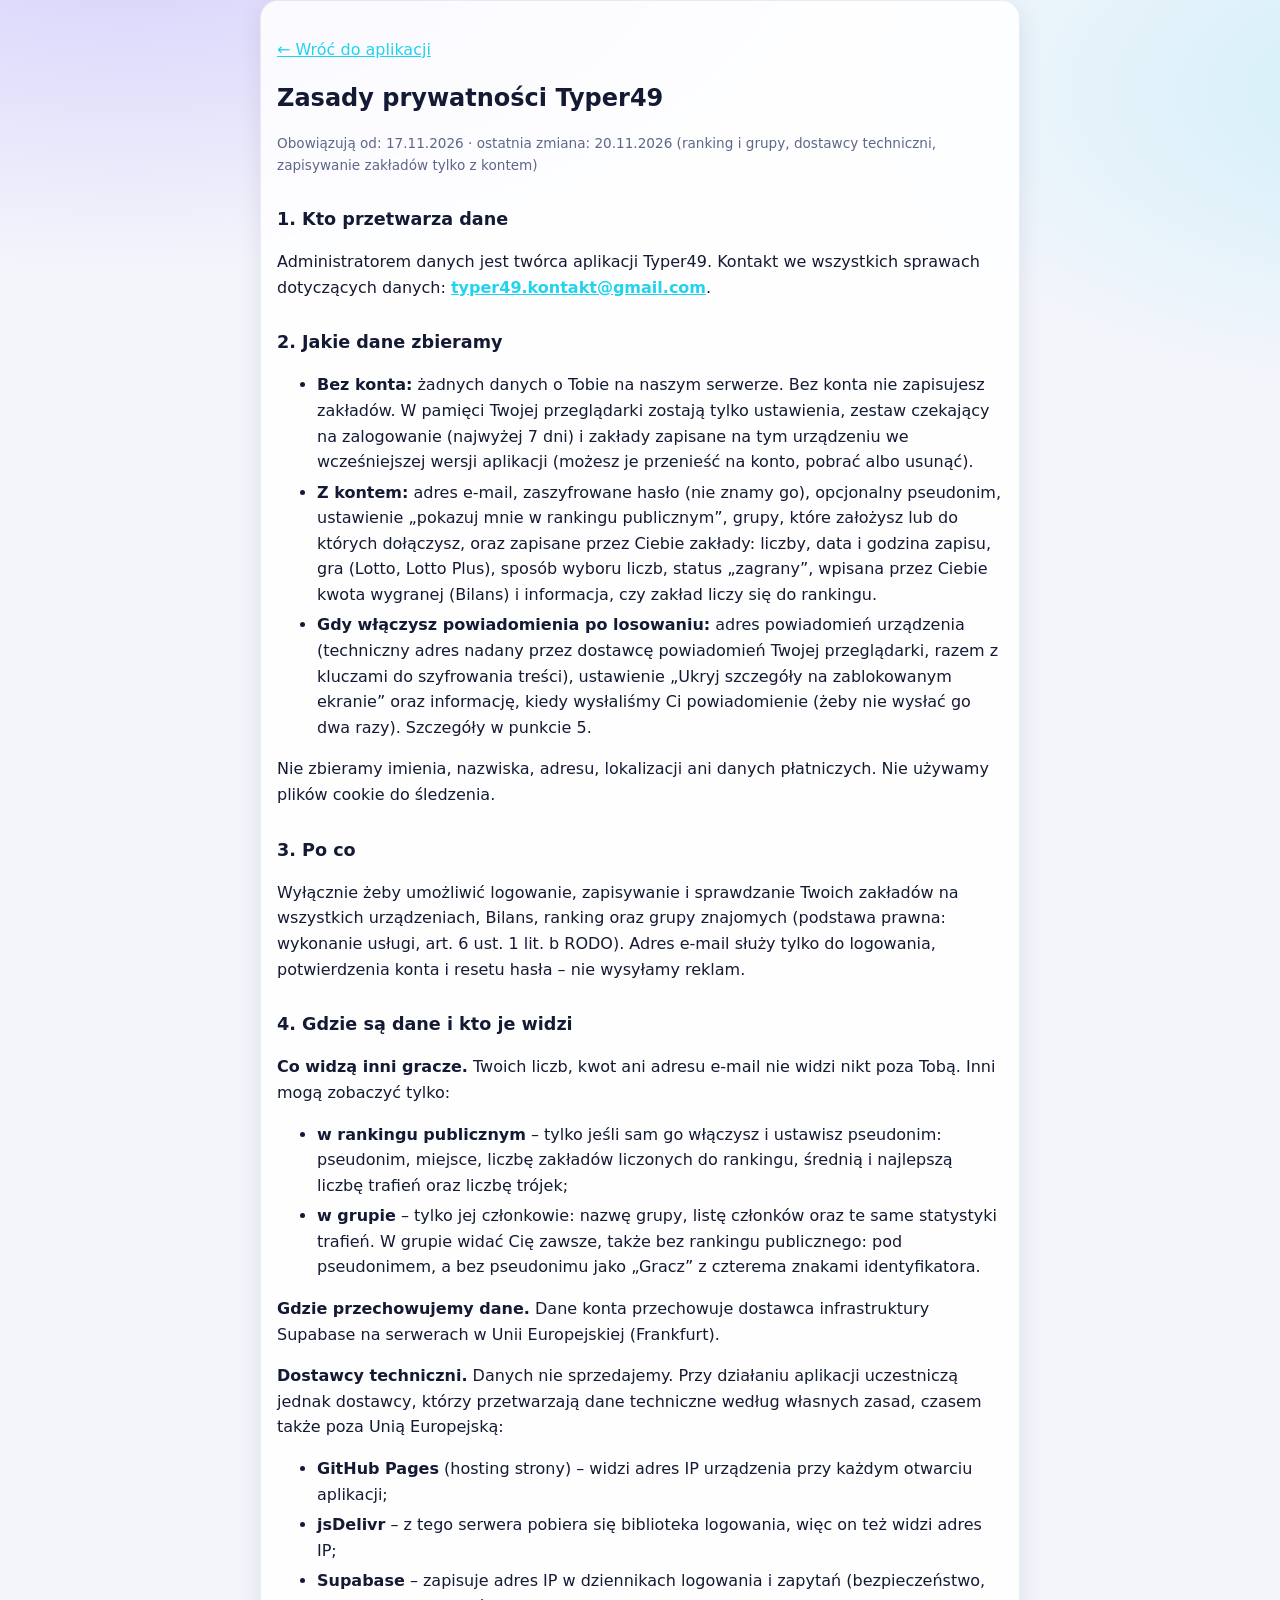
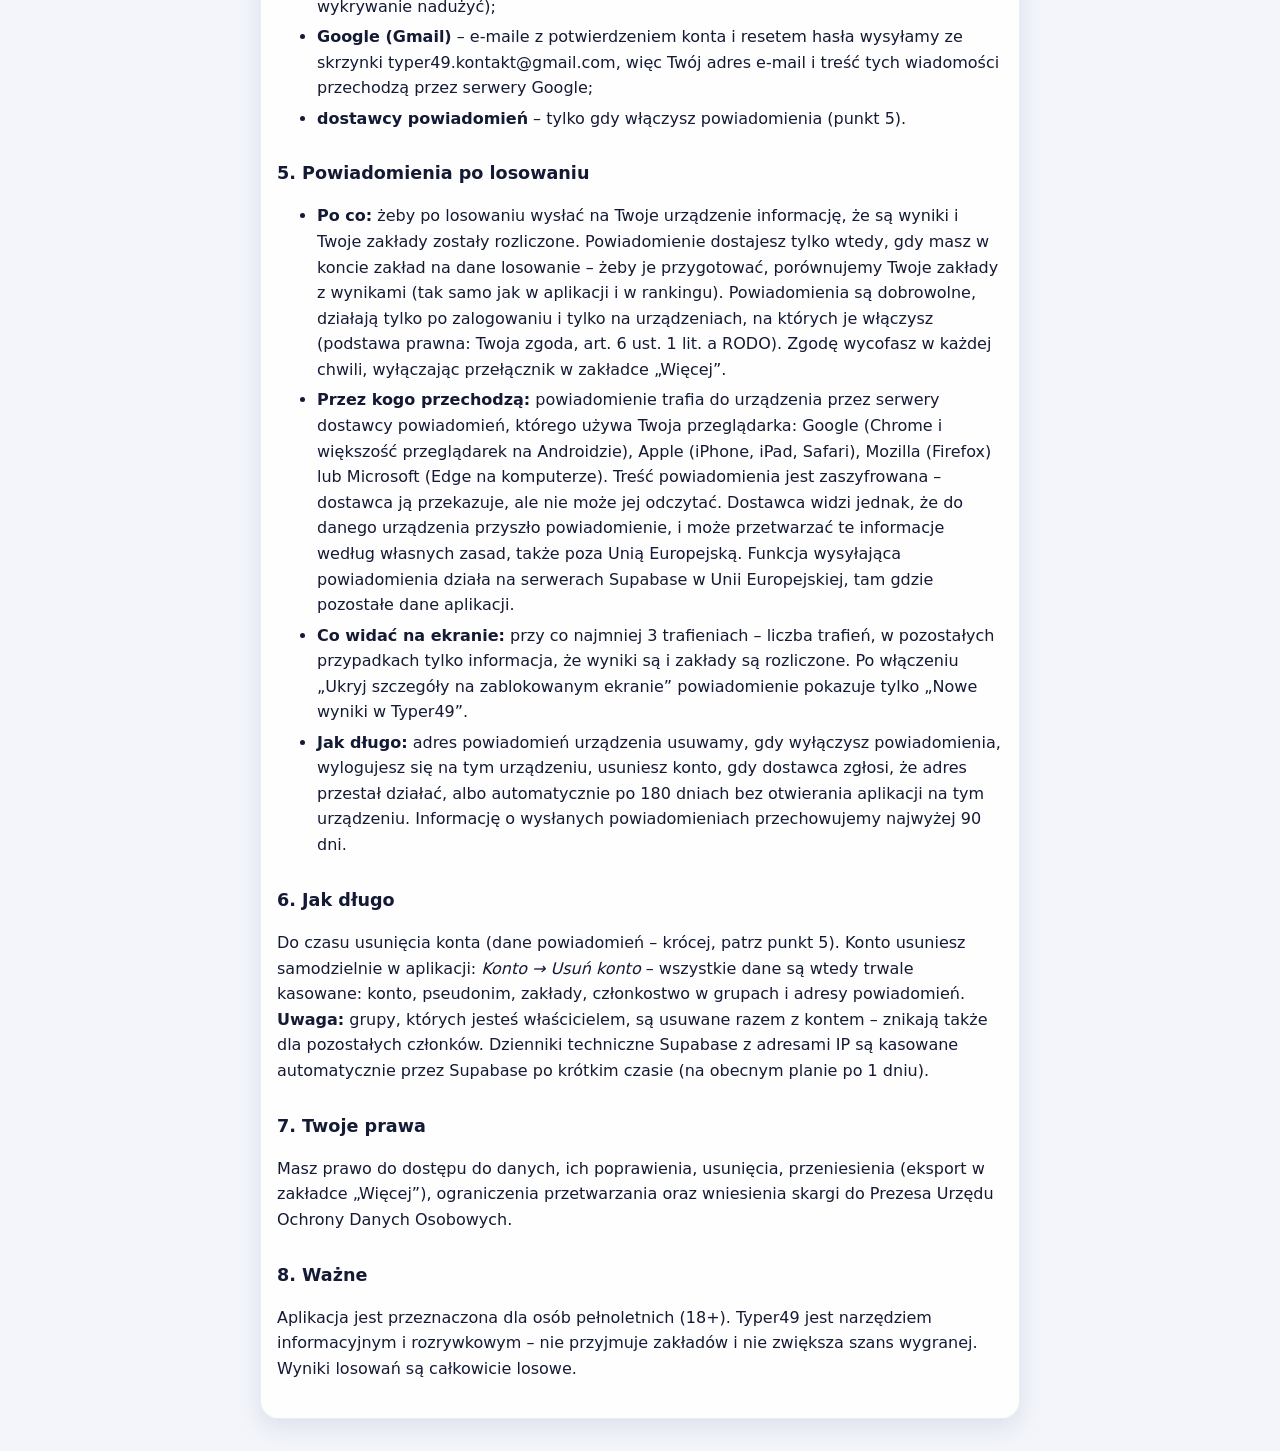
==== privacy.html @ 9617e24a "Polityka prywatności: ranking i grupy, dostawcy techniczni, zakłady tylko z kontem; backlog w CLAUDE" ====
<!doctype html>
<html lang="pl">
<head>
  <meta charset="utf-8">
  <meta name="viewport" content="width=device-width,initial-scale=1">
  <title>Zasady prywatności – Typer49</title>
  <link rel="stylesheet" href="app.css">
  <style>
    body { padding-bottom: 32px; }
    .doc { max-width: 760px; margin: 0 auto; padding: 20px 16px; line-height: 1.6; }
    .doc h1 { font-size: 1.5rem; } .doc h2 { margin-top: 1.6em; }
    .doc li { margin: .3em 0; }
  </style>
</head>
<body>
  <div class="doc card">
    <p><a href="./">← Wróć do aplikacji</a></p>
    <h1>Zasady prywatności Typer49</h1>
    <p class="muted">Obowiązują od: 17.11.2026 · ostatnia zmiana: 20.11.2026 (ranking i grupy, dostawcy techniczni, zapisywanie zakładów tylko z kontem)</p>

    <h2>1. Kto przetwarza dane</h2>
    <p>Administratorem danych jest twórca aplikacji Typer49. Kontakt we wszystkich sprawach dotyczących danych: <a id="contact" href="mailto:typer49.kontakt@gmail.com"><b>typer49.kontakt@gmail.com</b></a>.</p>

    <h2>2. Jakie dane zbieramy</h2>
    <ul>
      <li><b>Bez konta:</b> żadnych danych o Tobie na naszym serwerze. Bez konta nie zapisujesz zakładów. W pamięci Twojej przeglądarki zostają tylko ustawienia, zestaw czekający na zalogowanie (najwyżej 7 dni) i zakłady zapisane na tym urządzeniu we wcześniejszej wersji aplikacji (możesz je przenieść na konto, pobrać albo usunąć).</li>
      <li><b>Z kontem:</b> adres e-mail, zaszyfrowane hasło (nie znamy go), opcjonalny pseudonim, ustawienie „pokazuj mnie w rankingu publicznym”, grupy, które założysz lub do których dołączysz, oraz zapisane przez Ciebie zakłady: liczby, data i godzina zapisu, gra (Lotto, Lotto Plus), sposób wyboru liczb, status „zagrany”, wpisana przez Ciebie kwota wygranej (Bilans) i informacja, czy zakład liczy się do rankingu.</li>
      <li><b>Gdy włączysz powiadomienia po losowaniu:</b> adres powiadomień urządzenia (techniczny adres nadany przez dostawcę powiadomień Twojej przeglądarki, razem z kluczami do szyfrowania treści), ustawienie „Ukryj szczegóły na zablokowanym ekranie” oraz informację, kiedy wysłaliśmy Ci powiadomienie (żeby nie wysłać go dwa razy). Szczegóły w punkcie 5.</li>
    </ul>
    <p>Nie zbieramy imienia, nazwiska, adresu, lokalizacji ani danych płatniczych. Nie używamy plików cookie do śledzenia.</p>

    <h2>3. Po co</h2>
    <p>Wyłącznie żeby umożliwić logowanie, zapisywanie i sprawdzanie Twoich zakładów na wszystkich urządzeniach, Bilans, ranking oraz grupy znajomych (podstawa prawna: wykonanie usługi, art. 6 ust. 1 lit. b RODO). Adres e-mail służy tylko do logowania, potwierdzenia konta i resetu hasła – nie wysyłamy reklam.</p>

    <h2>4. Gdzie są dane i kto je widzi</h2>
    <p><b>Co widzą inni gracze.</b> Twoich liczb, kwot ani adresu e-mail nie widzi nikt poza Tobą. Inni mogą zobaczyć tylko:</p>
    <ul>
      <li><b>w rankingu publicznym</b> – tylko jeśli sam go włączysz i ustawisz pseudonim: pseudonim, miejsce, liczbę zakładów liczonych do rankingu, średnią i najlepszą liczbę trafień oraz liczbę trójek;</li>
      <li><b>w grupie</b> – tylko jej członkowie: nazwę grupy, listę członków oraz te same statystyki trafień. W grupie widać Cię zawsze, także bez rankingu publicznego: pod pseudonimem, a bez pseudonimu jako „Gracz” z czterema znakami identyfikatora.</li>
    </ul>
    <p><b>Gdzie przechowujemy dane.</b> Dane konta przechowuje dostawca infrastruktury Supabase na serwerach w Unii Europejskiej (Frankfurt).</p>
    <p><b>Dostawcy techniczni.</b> Danych nie sprzedajemy. Przy działaniu aplikacji uczestniczą jednak dostawcy, którzy przetwarzają dane techniczne według własnych zasad, czasem także poza Unią Europejską:</p>
    <ul>
      <li><b>GitHub Pages</b> (hosting strony) – widzi adres IP urządzenia przy każdym otwarciu aplikacji;</li>
      <li><b>jsDelivr</b> – z tego serwera pobiera się biblioteka logowania, więc on też widzi adres IP;</li>
      <li><b>Supabase</b> – zapisuje adres IP w dziennikach logowania i zapytań (bezpieczeństwo, wykrywanie nadużyć);</li>
      <li><b>Google (Gmail)</b> – e-maile z potwierdzeniem konta i resetem hasła wysyłamy ze skrzynki typer49.kontakt@gmail.com, więc Twój adres e-mail i treść tych wiadomości przechodzą przez serwery Google;</li>
      <li><b>dostawcy powiadomień</b> – tylko gdy włączysz powiadomienia (punkt 5).</li>
    </ul>

    <h2>5. Powiadomienia po losowaniu</h2>
    <ul>
      <li><b>Po co:</b> żeby po losowaniu wysłać na Twoje urządzenie informację, że są wyniki i Twoje zakłady zostały rozliczone. Powiadomienie dostajesz tylko wtedy, gdy masz w koncie zakład na dane losowanie – żeby je przygotować, porównujemy Twoje zakłady z wynikami (tak samo jak w aplikacji i w rankingu). Powiadomienia są dobrowolne, działają tylko po zalogowaniu i tylko na urządzeniach, na których je włączysz (podstawa prawna: Twoja zgoda, art. 6 ust. 1 lit. a RODO). Zgodę wycofasz w każdej chwili, wyłączając przełącznik w zakładce „Więcej”.</li>
      <li><b>Przez kogo przechodzą:</b> powiadomienie trafia do urządzenia przez serwery dostawcy powiadomień, którego używa Twoja przeglądarka: Google (Chrome i większość przeglądarek na Androidzie), Apple (iPhone, iPad, Safari), Mozilla (Firefox) lub Microsoft (Edge na komputerze). Treść powiadomienia jest zaszyfrowana – dostawca ją przekazuje, ale nie może jej odczytać. Dostawca widzi jednak, że do danego urządzenia przyszło powiadomienie, i może przetwarzać te informacje według własnych zasad, także poza Unią Europejską. Funkcja wysyłająca powiadomienia działa na serwerach Supabase w Unii Europejskiej, tam gdzie pozostałe dane aplikacji.</li>
      <li><b>Co widać na ekranie:</b> przy co najmniej 3 trafieniach – liczba trafień, w pozostałych przypadkach tylko informacja, że wyniki są i zakłady są rozliczone. Po włączeniu „Ukryj szczegóły na zablokowanym ekranie” powiadomienie pokazuje tylko „Nowe wyniki w Typer49”.</li>
      <li><b>Jak długo:</b> adres powiadomień urządzenia usuwamy, gdy wyłączysz powiadomienia, wylogujesz się na tym urządzeniu, usuniesz konto, gdy dostawca zgłosi, że adres przestał działać, albo automatycznie po 180 dniach bez otwierania aplikacji na tym urządzeniu. Informację o wysłanych powiadomieniach przechowujemy najwyżej 90 dni.</li>
    </ul>

    <h2>6. Jak długo</h2>
    <p>Do czasu usunięcia konta (dane powiadomień – krócej, patrz punkt 5). Konto usuniesz samodzielnie w aplikacji: <i>Konto → Usuń konto</i> – wszystkie dane są wtedy trwale kasowane: konto, pseudonim, zakłady, członkostwo w grupach i adresy powiadomień. <b>Uwaga:</b> grupy, których jesteś właścicielem, są usuwane razem z kontem – znikają także dla pozostałych członków. Dzienniki techniczne Supabase z adresami IP są kasowane automatycznie przez Supabase po krótkim czasie (na obecnym planie po 1 dniu).</p>

    <h2>7. Twoje prawa</h2>
    <p>Masz prawo do dostępu do danych, ich poprawienia, usunięcia, przeniesienia (eksport w zakładce „Więcej”), ograniczenia przetwarzania oraz wniesienia skargi do Prezesa Urzędu Ochrony Danych Osobowych.</p>

    <h2>8. Ważne</h2>
    <p>Aplikacja jest przeznaczona dla osób pełnoletnich (18+). Typer49 jest narzędziem informacyjnym i rozrywkowym – nie przyjmuje zakładów i nie zwiększa szans wygranej. Wyniki losowań są całkowicie losowe.</p>
  </div>
</body>
</html>
---- app.css ----
:root {
  --bg: #0b1020;
  --bg2: #111832;
  --card: rgba(255,255,255,.055);
  --card-b: rgba(255,255,255,.09);
  --text: #eef1fb;
  --muted: #98a2c3;
  --accent: #7c5cff;
  --accent2: #22d3ee;
  --ok: #22c55e;
  --warn: #f59e0b;
  --bad: #ef4444;
  --chip: rgba(255,255,255,.07);
  --shadow: 0 10px 30px rgba(0,0,0,.35);
  --r: 18px;
  --nav-h: 64px;
  color-scheme: dark;
}
@media (prefers-color-scheme: light) {
  :root {
    --bg: #f3f5fb; --bg2: #e7ebf7; --card: rgba(255,255,255,.85); --card-b: rgba(20,30,70,.08);
    --text: #141a33; --muted: #5d6789; --chip: rgba(20,30,70,.06); --shadow: 0 8px 24px rgba(30,40,90,.10);
    color-scheme: light;
  }
}

* { box-sizing: border-box; }
[hidden] { display: none !important; }
html, body { margin: 0; }
body {
  font-family: system-ui, -apple-system, "Segoe UI", Roboto, "Helvetica Neue", Arial, sans-serif;
  background:
    radial-gradient(1200px 600px at 10% -10%, rgba(124,92,255,.25), transparent 60%),
    radial-gradient(900px 500px at 110% 10%, rgba(34,211,238,.16), transparent 60%),
    var(--bg);
  background-attachment: fixed;
  color: var(--text);
  min-height: 100vh;
  padding-bottom: calc(var(--nav-h) + env(safe-area-inset-bottom) + 16px);
  -webkit-tap-highlight-color: transparent;
}
button, input, select { font: inherit; color: inherit; }
button { cursor: pointer; }
h2 { font-size: 1.1rem; margin: 0 0 .6rem; }
h3 { font-size: .95rem; margin: 0 0 .7rem; color: var(--muted); font-weight: 600; }
code { background: var(--chip); padding: 1px 5px; border-radius: 6px; }
.muted { color: var(--muted); font-size: .85rem; }
.hint { color: var(--muted); font-size: .88rem; line-height: 1.45; margin: .4rem 0 .8rem; }

/* ---------- top bar ---------- */
.topbar {
  position: sticky; top: 0; z-index: 20;
  display: flex; align-items: center; justify-content: space-between; gap: 10px;
  padding: calc(10px + env(safe-area-inset-top)) 16px 10px;
  background: color-mix(in srgb, var(--bg) 78%, transparent);
  backdrop-filter: blur(14px); -webkit-backdrop-filter: blur(14px);
  border-bottom: 1px solid var(--card-b);
}
.brand { display: flex; align-items: center; gap: 10px; min-width: 0; }
.brand-ball {
  width: 38px; height: 38px; border-radius: 50%; flex: none;
  display: grid; place-items: center; font-weight: 800; font-size: .9rem; color: #fff;
  background: radial-gradient(circle at 30% 28%, #fff8 0 8%, transparent 30%), linear-gradient(135deg, var(--accent), var(--accent2));
  box-shadow: 0 4px 14px rgba(124,92,255,.5);
}
.brand-name { font-weight: 750; letter-spacing: .2px; white-space: nowrap; }
@media (max-width: 400px) { .brand-name { font-size: .92rem; } .brand-sub { max-width: 38vw; } .seg-btn { padding: 7px 10px; } }
.brand-sub { font-size: .75rem; color: var(--muted); white-space: nowrap; overflow: hidden; text-overflow: ellipsis; max-width: 46vw; }
.topbar-actions { display: flex; align-items: center; gap: 8px; }
.icon-btn {
  width: 40px; height: 40px; border-radius: 12px; border: 1px solid var(--card-b);
  background: var(--card); display: grid; place-items: center;
}
.icon-btn.spin svg { animation: spin .8s linear infinite; }
@keyframes spin { to { transform: rotate(360deg); } }

.seg { display: inline-flex; background: var(--chip); border-radius: 12px; padding: 3px; border: 1px solid var(--card-b); }
.seg-btn { border: 0; background: transparent; padding: 7px 12px; border-radius: 9px; font-weight: 600; font-size: .88rem; color: var(--muted); }
.seg-btn.active { background: linear-gradient(135deg, var(--accent), #5b8cff); color: #fff; box-shadow: 0 3px 10px rgba(124,92,255,.4); }
.seg.small { margin: 4px 0 12px; }
.seg.small .seg-btn { padding: 6px 12px; font-size: .82rem; }

/* ---------- nav ---------- */
.tabs {
  position: fixed; left: 0; right: 0; bottom: 0; z-index: 30;
  display: grid; grid-template-columns: repeat(6, 1fr);
  height: calc(var(--nav-h) + env(safe-area-inset-bottom));
  padding-bottom: env(safe-area-inset-bottom);
  background: color-mix(in srgb, var(--bg2) 88%, transparent);
  backdrop-filter: blur(16px); -webkit-backdrop-filter: blur(16px);
  border-top: 1px solid var(--card-b);
}
.tab { position: relative; border: 0; background: none; display: flex; flex-direction: column; align-items: center; justify-content: center; gap: 3px; color: var(--muted); font-size: .7rem; font-weight: 600; }
.tab svg { width: 24px; height: 24px; fill: currentColor; transition: transform .2s; }
.tab.active { color: var(--text); }
.tab.active svg { fill: var(--accent); transform: translateY(-2px); }
.badge { position: absolute; top: 7px; left: 54%; min-width: 18px; height: 18px; padding: 0 5px; border-radius: 9px; background: var(--accent); color: #fff; font-size: .68rem; display: grid; place-items: center; }

@media (min-width: 900px) {
  body { padding-bottom: 24px; }
  .tabs {
    position: sticky; top: 61px; bottom: auto; height: auto; padding: 8px; max-width: 1100px; margin: 12px auto 0;
    border: 1px solid var(--card-b); border-radius: 16px; background: var(--card);
  }
  .tab { flex-direction: row; gap: 8px; font-size: .9rem; padding: 8px; border-radius: 10px; }
  .tab.active { background: var(--chip); }
  .tab svg { width: 20px; height: 20px; }
  .tab.active svg { transform: none; }
  .badge { position: static; }
}

/* ---------- layout ---------- */
main { max-width: 1100px; margin: 0 auto; padding: 14px 16px; }
.view { display: none; animation: fade .25s ease; }
.view.active { display: block; }
@keyframes fade { from { opacity: 0; transform: translateY(6px); } to { opacity: 1; transform: none; } }
.card {
  background: var(--card); border: 1px solid var(--card-b); border-radius: var(--r);
  padding: 16px; margin-bottom: 14px; box-shadow: var(--shadow);
  backdrop-filter: blur(10px); -webkit-backdrop-filter: blur(10px);
}
.card-head { display: flex; align-items: baseline; justify-content: space-between; gap: 8px; margin-bottom: 8px; }
.card-head h2 { margin: 0; }
.grid2, .grid3 { display: grid; gap: 14px; grid-template-columns: 1fr; }
.grid2 > .card, .grid3 > .card { margin-bottom: 0; }
.grid2, .grid3 { margin-bottom: 14px; }
@media (min-width: 640px) { .grid2 { grid-template-columns: 1fr 1fr; } }
@media (min-width: 900px) { .grid3 { grid-template-columns: 1fr 1fr 1fr; } }
.row-between { display: flex; align-items: center; justify-content: space-between; gap: 10px; margin: 10px 0; }
.row-gap { display: flex; flex-wrap: wrap; gap: 8px; margin: 8px 0; }
.row-gap .input { flex: 1 1 160px; }

/* ---------- hero ---------- */
.hero {
  text-align: center; padding: 22px 16px;
  background: linear-gradient(135deg, rgba(124,92,255,.35), rgba(34,211,238,.18)), var(--card);
}
.hero-label { font-size: .8rem; text-transform: uppercase; letter-spacing: 1.5px; color: var(--muted); }
.countdown { font-size: clamp(2rem, 9vw, 3.2rem); font-weight: 800; font-variant-numeric: tabular-nums; margin: 6px 0; letter-spacing: 1px; }
.countdown small { font-size: .45em; color: var(--muted); font-weight: 600; margin: 0 4px 0 2px; }
.hero-date { color: var(--muted); }

.alert { border-radius: 14px; padding: 12px 14px; margin-bottom: 14px; font-size: .9rem; background: rgba(245,158,11,.14); border: 1px solid rgba(245,158,11,.35); }
.alert.ok { background: rgba(34,197,94,.12); border-color: rgba(34,197,94,.35); }

.result-card .meta { display: flex; justify-content: space-between; color: var(--muted); font-size: .85rem; margin-bottom: 12px; }
.result-card .title { font-weight: 700; font-size: 1rem; color: var(--text); }
.result-card.plus .title { color: #fbbf24; }

/* ---------- balls ---------- */
.balls { display: flex; flex-wrap: wrap; gap: 8px; }
.ball {
  --c1: #f59e0b; --c2: #b45309;
  width: 44px; height: 44px; border-radius: 50%; flex: none;
  display: grid; place-items: center; font-weight: 800; font-size: 1.05rem; color: #fff;
  text-shadow: 0 1px 2px rgba(0,0,0,.35);
  background: radial-gradient(circle at 32% 28%, rgba(255,255,255,.75) 0 7%, rgba(255,255,255,0) 32%), radial-gradient(circle at 50% 60%, var(--c1), var(--c2));
  box-shadow: inset 0 -4px 8px rgba(0,0,0,.25), 0 4px 10px rgba(0,0,0,.25);
}
.ball.d0 { --c1: #fbbf24; --c2: #c2410c; }
.ball.d1 { --c1: #38bdf8; --c2: #1d4ed8; }
.ball.d2 { --c1: #fb7185; --c2: #be123c; }
.ball.d3 { --c1: #4ade80; --c2: #15803d; }
.ball.d4 { --c1: #c084fc; --c2: #6d28d9; }
.balls.sm .ball { width: 34px; height: 34px; font-size: .85rem; }
.balls.xs { gap: 5px; }
.balls.xs .ball { width: 28px; height: 28px; font-size: .74rem; }
.ball.dim { filter: grayscale(.85) brightness(.75); opacity: .55; }
.ball.hit { outline: 3px solid var(--ok); outline-offset: 2px; }
.ball.pop { animation: pop .45s cubic-bezier(.2,1.6,.4,1) both; }
@keyframes pop { from { transform: scale(0) rotate(-180deg); opacity: 0; } to { transform: none; opacity: 1; } }

.draw-list { display: flex; flex-direction: column; }
.draw-row { display: flex; align-items: center; justify-content: space-between; gap: 10px; padding: 10px 0; border-top: 1px solid var(--card-b); }
.draw-row:first-child { border-top: 0; }
.draw-row .when { font-size: .82rem; color: var(--muted); min-width: 78px; }
.draw-row .when b { display: block; color: var(--text); font-size: .9rem; }

/* ---------- chips / buttons ---------- */
.chips { display: flex; gap: 8px; overflow-x: auto; padding-bottom: 4px; scrollbar-width: none; }
.chips::-webkit-scrollbar { display: none; }
.chip { flex: none; border: 1px solid var(--card-b); background: var(--chip); padding: 8px 14px; border-radius: 999px; font-size: .88rem; font-weight: 600; }
.chip.active { background: linear-gradient(135deg, var(--accent), #5b8cff); border-color: transparent; color: #fff; }
.pill { background: var(--chip); border: 1px solid var(--card-b); border-radius: 999px; padding: 3px 10px; font-size: .78rem; font-weight: 600; }
.btn { border: 1px solid var(--card-b); background: var(--chip); padding: 10px 16px; border-radius: 12px; font-weight: 650; display: inline-flex; align-items: center; justify-content: center; gap: 6px; }
.btn:active { transform: scale(.98); }
.btn.primary { background: linear-gradient(135deg, var(--accent), #5b8cff); color: #fff; border: 0; box-shadow: 0 6px 18px rgba(124,92,255,.4); }
.btn.primary:disabled { opacity: .45; box-shadow: none; }
.btn.danger { color: #fff; background: rgba(239,68,68,.85); border: 0; }
.btn.big { width: 100%; padding: 15px; font-size: 1.05rem; margin-top: 8px; }
.btn.sm { padding: 6px 10px; font-size: .82rem; border-radius: 10px; }
.input { background: var(--chip); border: 1px solid var(--card-b); border-radius: 12px; padding: 10px 12px; min-width: 0; outline: none; }
.input:focus { border-color: var(--accent); }

.stepper { display: inline-flex; align-items: center; background: var(--chip); border: 1px solid var(--card-b); border-radius: 12px; }
.stepper button { width: 40px; height: 38px; border: 0; background: none; font-size: 1.2rem; }
.stepper output { min-width: 28px; text-align: center; font-weight: 750; }

.filters { margin: 8px 0; border: 1px solid var(--card-b); border-radius: 14px; padding: 4px 12px; }
.filters summary { padding: 10px 0; font-weight: 600; cursor: pointer; }
.switch-row { display: flex; align-items: center; gap: 12px; padding: 9px 0; font-size: .9rem; cursor: pointer; }
.switch-row input { position: absolute; opacity: 0; pointer-events: none; }
.switch { flex: none; width: 44px; height: 26px; border-radius: 13px; background: var(--chip); border: 1px solid var(--card-b); position: relative; transition: background .2s; }
.switch::after { content: ""; position: absolute; top: 2px; left: 2px; width: 20px; height: 20px; border-radius: 50%; background: #fff; box-shadow: 0 1px 4px rgba(0,0,0,.3); transition: transform .2s; }
.switch-row input:checked + .switch { background: var(--ok); border-color: transparent; }
.switch-row input:checked + .switch::after { transform: translateX(18px); }
.switch-row input:focus-visible + .switch { outline: 2px solid var(--accent); }

/* ---------- generator results ---------- */
.gen-item { display: flex; align-items: center; justify-content: space-between; gap: 10px; padding: 12px 0; border-top: 1px solid var(--card-b); flex-wrap: wrap; }
.gen-item:first-of-type { border-top: 0; }
.gen-meta { font-size: .78rem; color: var(--muted); margin-top: 6px; }

.picker { display: grid; grid-template-columns: repeat(7, 1fr); gap: 6px; max-width: 420px; }
.pick { aspect-ratio: 1; border-radius: 50%; border: 1px solid var(--card-b); background: var(--chip); font-weight: 700; font-size: .95rem; }
.pick.on { border: 0; color: #fff; background: linear-gradient(135deg, var(--accent), #5b8cff); box-shadow: 0 3px 10px rgba(124,92,255,.45); }

/* ---------- stats ---------- */
.heat { display: grid; grid-template-columns: repeat(7, 1fr); gap: 6px; max-width: 520px; }
.cell { aspect-ratio: 1; border-radius: 12px; border: 1px solid var(--card-b); display: flex; flex-direction: column; align-items: center; justify-content: center; position: relative; font-weight: 750; background: var(--chip); }
.cell small { font-size: .62rem; font-weight: 600; opacity: .8; }
.cell.sel { outline: 2px solid var(--text); }
.heat-detail { margin-top: 12px; font-size: .9rem; color: var(--muted); min-height: 1.4em; }
.bars { display: flex; flex-direction: column; gap: 7px; }
.bar { display: grid; grid-template-columns: 70px 1fr 44px; gap: 8px; align-items: center; font-size: .82rem; }
.bar-track { height: 10px; background: var(--chip); border-radius: 6px; overflow: hidden; }
.bar-fill { height: 100%; border-radius: 6px; background: linear-gradient(90deg, var(--accent), var(--accent2)); }
.bar span:last-child { text-align: right; color: var(--muted); }
.pairs { display: grid; grid-template-columns: repeat(auto-fill, minmax(150px, 1fr)); gap: 8px; }
.pair { display: flex; align-items: center; gap: 6px; background: var(--chip); padding: 8px; border-radius: 12px; }
.pair .muted { margin-left: auto; }

/* ---------- bets ---------- */
.bet { padding: 14px; }
.bet-top { display: flex; justify-content: space-between; gap: 8px; align-items: flex-start; margin-bottom: 10px; }
.bet-info { font-size: .8rem; color: var(--muted); line-height: 1.5; }
.status { font-size: .8rem; font-weight: 700; padding: 4px 10px; border-radius: 999px; white-space: nowrap; background: var(--chip); }
.status.wait { color: var(--warn); }
.status.win { background: rgba(34,197,94,.18); color: var(--ok); }
.status.big { background: linear-gradient(135deg, #f59e0b, #ef4444); color: #fff; }
.bet-res { display: flex; flex-wrap: wrap; gap: 6px 14px; font-size: .84rem; margin-top: 10px; }
.bet-res b { font-variant-numeric: tabular-nums; }
.bet-actions { display: flex; align-items: center; gap: 8px; margin-top: 12px; flex-wrap: wrap; }
.bet-actions .switch-row { padding: 0; margin-right: auto; }

/* bilans wydatków */
.bilans-grid { display: grid; grid-template-columns: repeat(3, minmax(0, 1fr)); gap: 8px; margin: 4px 0 6px; }
.bilans-grid > div { background: var(--chip); border: 1px solid var(--card-b); border-radius: 12px; padding: 10px; min-width: 0; }
.bilans-grid span { display: block; font-size: .78rem; }
.bilans-grid b { display: block; font-size: 1.02rem; font-variant-numeric: tabular-nums; margin-top: 2px; white-space: nowrap; }
.bilans-grid .neg b { color: var(--bad); }
.bilans-grid .pos b { color: var(--ok); }
.bilans .hint { margin: .45rem 0 0; }
.bilans .hint.resp { font-size: .8rem; margin-top: .7rem; }
.prize-row { margin-top: 10px; display: flex; flex-wrap: wrap; align-items: center; gap: 4px 10px; font-size: .88rem; }
.prize-row label { display: inline-flex; align-items: center; gap: 6px; font-weight: 600; }
/* 16px – Safari na iPhonie nie powiększa wtedy strony przy wpisywaniu */
.prize-row input { width: 7.5em; font: inherit; font-size: 16px; padding: 6px 8px; border-radius: 10px; border: 1px solid var(--card-b); background: var(--chip); color: var(--text); text-align: right; }
.prize-row.need input { border-color: var(--warn); }
.prize-row .muted { font-size: .78rem; flex-basis: 100%; }
/* telefon: kafelki jeden pod drugim – kwoty mieszczą się w jednej linii */
@media (max-width: 480px) {
  .bilans-grid { grid-template-columns: 1fr; gap: 6px; }
  .bilans-grid > div { display: flex; justify-content: space-between; align-items: baseline; padding: 8px 12px; }
  .bilans-grid span { font-size: .85rem; }
  .bilans-grid b { margin-top: 0; }
}
.empty { text-align: center; color: var(--muted); padding: 30px 10px; }

/* ---------- ostrzeżenie o zegarze urządzenia ---------- */
.clock-warn {
  margin: 0 0 14px; padding: 12px 14px; border-radius: 12px; font-size: .9rem; line-height: 1.4;
  background: #fde68a; color: #422006; border: 1px solid var(--warn);
}

/* ---------- toast ---------- */
.toast {
  position: fixed; left: 50%; bottom: calc(var(--nav-h) + env(safe-area-inset-bottom) + 14px); z-index: 50;
  transform: translate(-50%, 20px); opacity: 0; pointer-events: none;
  background: #1e2547; color: #fff; padding: 11px 18px; border-radius: 12px; font-size: .9rem; box-shadow: var(--shadow);
  transition: all .25s; max-width: calc(100vw - 32px);
}
.toast.show { opacity: 1; transform: translate(-50%, 0); }
@media (min-width: 900px) { .toast { bottom: 24px; } }

/* ---------- konto ---------- */
.acct-btn.on { background: linear-gradient(135deg, var(--accent), #5b8cff); color: #fff; border-color: transparent; }
.acct-btn { position: relative; }
.acct-btn.warn::after { content: ""; position: absolute; top: 6px; right: 6px; width: 8px; height: 8px; border-radius: 50%; background: var(--warn); }
.acct-card { max-width: 520px; margin-left: auto; margin-right: auto; }
.form { display: flex; flex-direction: column; gap: 10px; }
.form .input { width: 100%; padding: 13px 14px; }
.acct-msg { font-size: .9rem; margin: 10px 0 0; min-height: 1em; }
.acct-msg.err { color: var(--bad); }
.acct-msg.ok { color: var(--ok); }
.check-row { display: flex; gap: 10px; align-items: flex-start; font-size: .86rem; color: var(--muted); line-height: 1.4; }
.check-row input { margin-top: 3px; width: 18px; height: 18px; accent-color: var(--accent); flex: none; }
a { color: var(--accent2); }
.link-btn { background: none; border: 0; color: var(--accent2); padding: 10px 0; font-size: .9rem; text-decoration: underline; }
.acct-head { display: flex; align-items: center; gap: 12px; margin-bottom: 10px; }
.avatar { width: 48px; height: 48px; border-radius: 50%; display: grid; place-items: center; font-weight: 800; font-size: 1.3rem; color: #fff; background: linear-gradient(135deg, var(--accent), var(--accent2)); }
.sync-line { font-size: .88rem; margin: 6px 0; }
.danger-zone { margin-top: 18px; border-top: 1px solid var(--card-b); padding-top: 10px; }
.danger-zone summary { cursor: pointer; color: var(--bad); font-size: .9rem; padding: 6px 0; }

/* ---------- ranking / grupy / premium ---------- */
@media (max-width: 400px) { .tab { font-size: .62rem; } .tab svg { width: 22px; height: 22px; } }
#rankGroup { width: 100%; margin-top: 4px; }
.my-stats { display: grid; grid-template-columns: repeat(4, 1fr); gap: 8px; margin: 14px 0; }
.stat { background: var(--chip); border-radius: 12px; padding: 10px 6px; text-align: center; }
.stat b { display: block; font-size: 1.2rem; font-variant-numeric: tabular-nums; }
.stat span { font-size: .7rem; color: var(--muted); }
.rank-list { display: flex; flex-direction: column; gap: 6px; }
.rank-row { display: grid; grid-template-columns: 34px 1fr auto; gap: 10px; align-items: center; padding: 10px 12px; border-radius: 12px; background: var(--chip); }
.rank-row.me { outline: 2px solid var(--accent); }
.rank-pos { font-weight: 800; text-align: center; font-variant-numeric: tabular-nums; }
.rank-row:nth-child(1) .rank-pos { color: #fbbf24; } .rank-row:nth-child(2) .rank-pos { color: #cbd5e1; } .rank-row:nth-child(3) .rank-pos { color: #d97706; }
.rank-nick { font-weight: 650; overflow: hidden; text-overflow: ellipsis; white-space: nowrap; }
.rank-nick small { display: block; font-weight: 500; color: var(--muted); font-size: .74rem; }
.rank-score { text-align: right; font-weight: 800; font-variant-numeric: tabular-nums; }
.rank-score small { display: block; font-weight: 500; color: var(--muted); font-size: .7rem; }
.group-item { display: flex; align-items: center; justify-content: space-between; gap: 10px; padding: 10px 0; border-top: 1px solid var(--card-b); flex-wrap: wrap; }
.group-item:first-child { border-top: 0; }
.code { font-family: ui-monospace, Consolas, monospace; letter-spacing: 1px; background: var(--chip); padding: 2px 8px; border-radius: 6px; }
.crown { font-size: .72rem; padding: 1px 6px; border-radius: 6px; background: linear-gradient(135deg, #fbbf24, #f59e0b); color: #3b2300; font-weight: 800; margin-left: 4px; vertical-align: middle; }
.premium-teaser { display: flex; align-items: center; justify-content: space-between; cursor: pointer; background: linear-gradient(135deg, rgba(251,191,36,.18), rgba(245,158,11,.06)), var(--card); }
.premium-card { max-width: 560px; margin-left: auto; margin-right: auto; }
.plan-table { width: 100%; border-collapse: collapse; font-size: .88rem; margin: 10px 0; }
.plan-table th, .plan-table td { padding: 9px 6px; border-bottom: 1px solid var(--card-b); text-align: left; }
.plan-table td:not(:first-child), .plan-table th:not(:first-child) { text-align: center; white-space: nowrap; }
.locked { opacity: .55; }

.check-block { margin-top: 12px; padding-top: 12px; border-top: 1px solid var(--card-b); font-size: .9rem; }
.check-block .bars { margin-top: 8px; }

/* podgląd właściciela „jako użytkownik darmowy” (?jako=darmowy) */
.preview-bar { margin: 0 0 12px; padding: 10px 14px; border-radius: 14px; font-size: .88rem; background: rgba(34,211,238,.12); border: 1px solid rgba(34,211,238,.35); }
.preview-bar a { color: inherit; font-weight: 700; }

/* systemy skrócone */
.sys-h { margin: 14px 0 6px; }
.sys-guar { display: flex; flex-wrap: wrap; max-width: 100%; }
.sys-cost { display: flex; flex-direction: column; gap: 2px; margin: 6px 0 10px; padding: 14px; border-radius: 14px; background: var(--chip); border: 1px solid var(--card-b); }
.sys-cost b { font-size: 2.1rem; line-height: 1.15; font-variant-numeric: tabular-nums; }
.sys-cost.high { border-color: var(--warn); }
.sys-cost.high b { color: var(--warn); }
.sys-list summary { cursor: pointer; font-weight: 600; margin: 10px 0 4px; }
.sys-list .gen-item { justify-content: flex-start; padding: 8px 0; }
.sys-no { min-width: 2.2em; text-align: right; font-variant-numeric: tabular-nums; }
.sys-res .hint.resp { font-size: .82rem; }

/* okno potwierdzenia */
.modal { position: fixed; inset: 0; z-index: 100; display: flex; align-items: center; justify-content: center; padding: 16px; background: rgba(5,8,20,.62); }
.modal-box { width: 100%; max-width: 420px; max-height: calc(100vh - 32px); overflow: auto; border-radius: var(--r); padding: 18px; background: var(--bg2); border: 1px solid var(--card-b); box-shadow: var(--shadow); }
.modal-box h2 { margin-top: 0; }
.modal-amount { font-size: 2.2rem; font-weight: 800; margin: 4px 0 8px; color: var(--warn); font-variant-numeric: tabular-nums; }
.modal-actions { justify-content: flex-end; margin-top: 14px; }

/* pomiar szybkości (?pomiar=systemy) */
.bench-table { overflow-x: auto; }
.bench-table table { width: 100%; border-collapse: collapse; font-size: .8rem; font-variant-numeric: tabular-nums; }
.bench-table th, .bench-table td { padding: 4px 3px; border-bottom: 1px solid var(--card-b); text-align: right; white-space: nowrap; }
.bench-table td small { display: block; font-size: .68rem; color: var(--muted); }

/* konto wymagane do zapisywania (Etap 4, krok 4) */
.gate h2 { margin-bottom: 6px; }
.gate-list { margin: 10px 0 12px; padding-left: 0; list-style: none; display: grid; gap: 6px; }
.gate-list li { font-size: .95rem; }
.gate-btns { margin-top: 10px; flex-wrap: wrap; }
.gate.compact { margin-top: 4px; }
.guest-bets h2 { margin-bottom: 6px; }
.guest-bets .row-gap { flex-wrap: wrap; margin-top: 8px; }
.guest-bets .link-btn { margin-top: 10px; font-size: .85rem; opacity: .8; }
.bet.readonly { opacity: .92; }
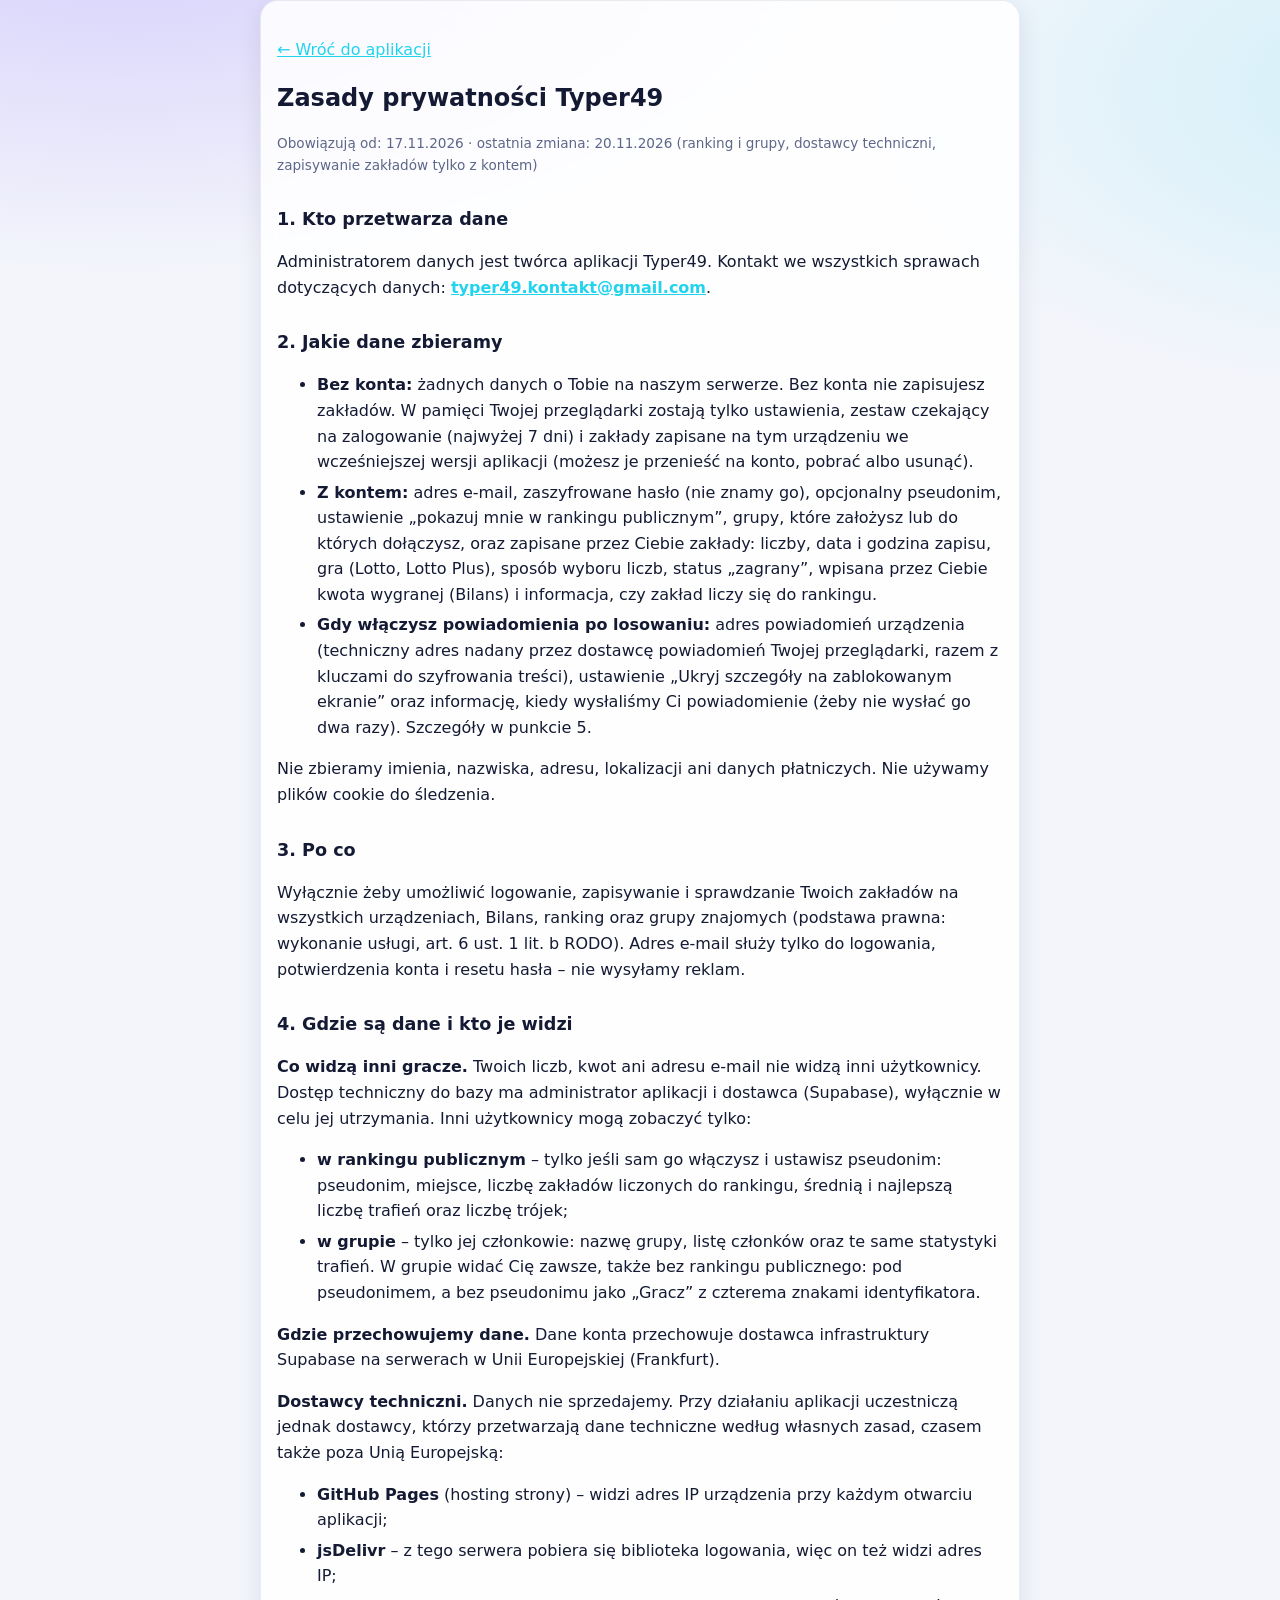
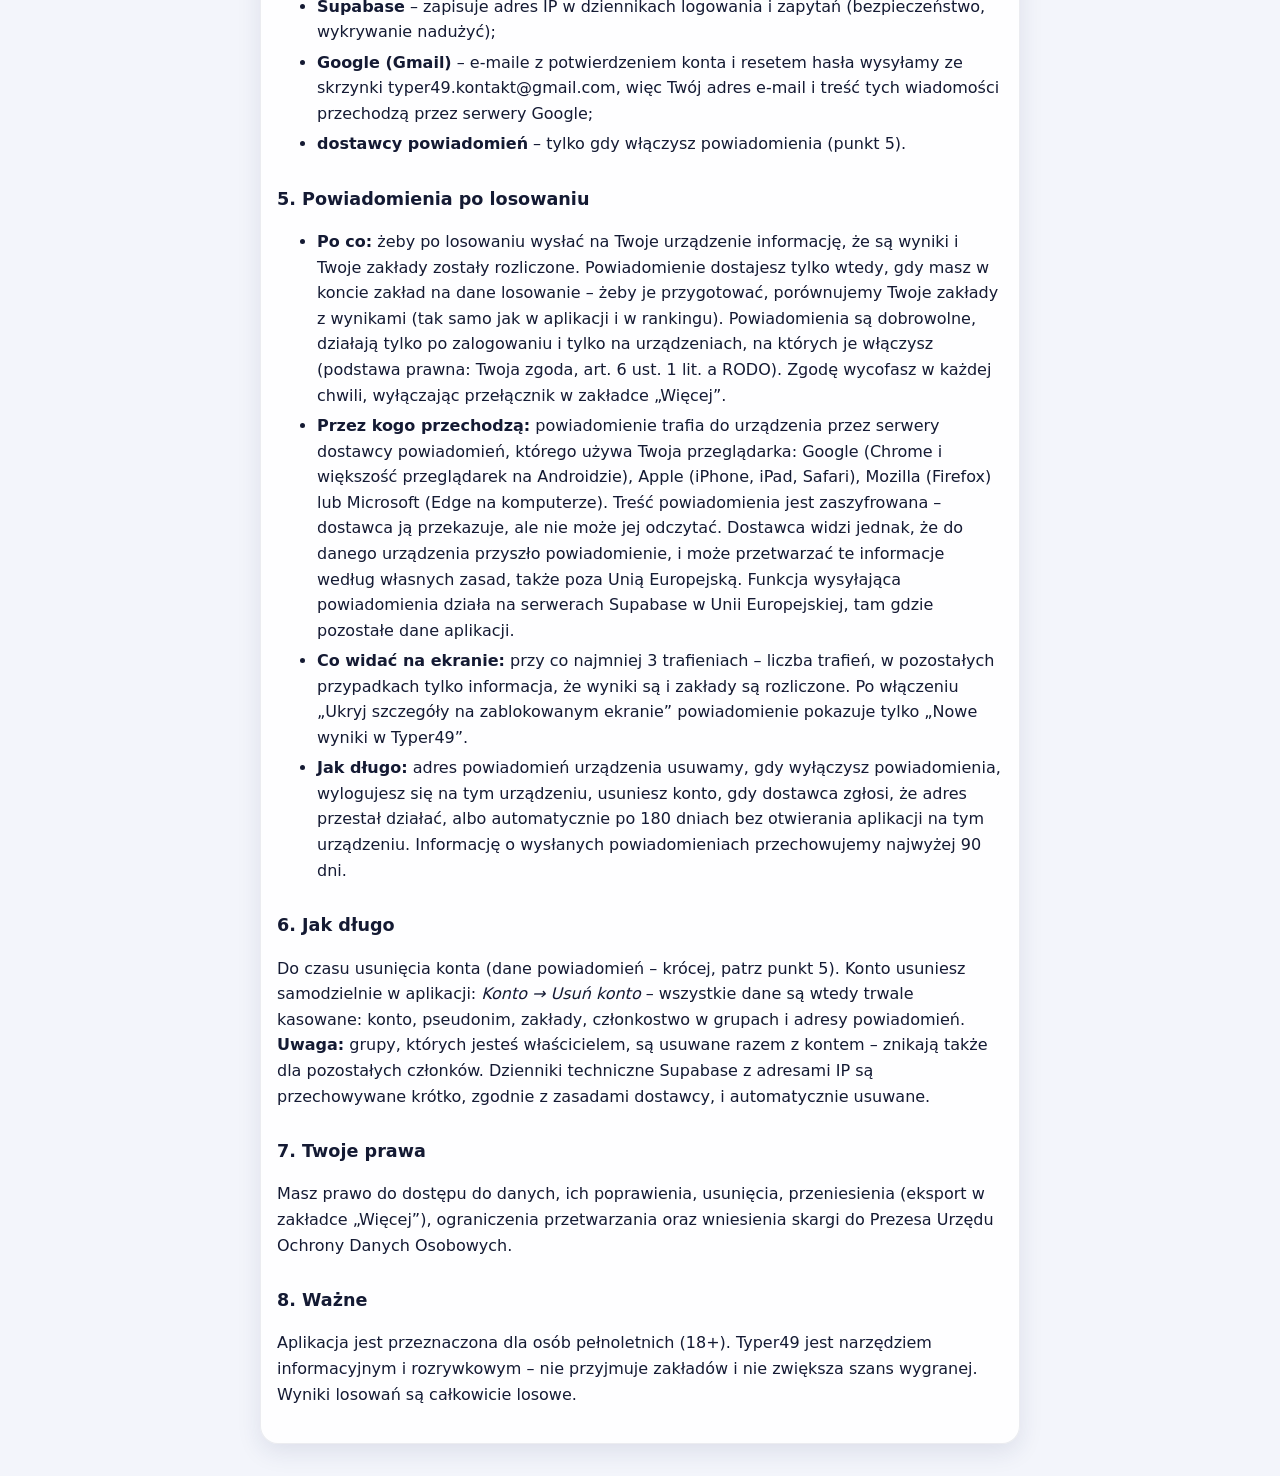
==== commit 23a44b3a: "Polityka prywatności: dzienniki Supabase bez liczby dni, dostęp techniczny administratora i dostawcy" ====
--- a/privacy.html
+++ b/privacy.html
@@ -33,7 +33,7 @@
     <p>Wyłącznie żeby umożliwić logowanie, zapisywanie i sprawdzanie Twoich zakładów na wszystkich urządzeniach, Bilans, ranking oraz grupy znajomych (podstawa prawna: wykonanie usługi, art. 6 ust. 1 lit. b RODO). Adres e-mail służy tylko do logowania, potwierdzenia konta i resetu hasła – nie wysyłamy reklam.</p>
 
     <h2>4. Gdzie są dane i kto je widzi</h2>
-    <p><b>Co widzą inni gracze.</b> Twoich liczb, kwot ani adresu e-mail nie widzi nikt poza Tobą. Inni mogą zobaczyć tylko:</p>
+    <p><b>Co widzą inni gracze.</b> Twoich liczb, kwot ani adresu e-mail nie widzą inni użytkownicy. Dostęp techniczny do bazy ma administrator aplikacji i dostawca (Supabase), wyłącznie w celu jej utrzymania. Inni użytkownicy mogą zobaczyć tylko:</p>
     <ul>
       <li><b>w rankingu publicznym</b> – tylko jeśli sam go włączysz i ustawisz pseudonim: pseudonim, miejsce, liczbę zakładów liczonych do rankingu, średnią i najlepszą liczbę trafień oraz liczbę trójek;</li>
       <li><b>w grupie</b> – tylko jej członkowie: nazwę grupy, listę członków oraz te same statystyki trafień. W grupie widać Cię zawsze, także bez rankingu publicznego: pod pseudonimem, a bez pseudonimu jako „Gracz” z czterema znakami identyfikatora.</li>
@@ -57,7 +57,7 @@
     </ul>
 
     <h2>6. Jak długo</h2>
-    <p>Do czasu usunięcia konta (dane powiadomień – krócej, patrz punkt 5). Konto usuniesz samodzielnie w aplikacji: <i>Konto → Usuń konto</i> – wszystkie dane są wtedy trwale kasowane: konto, pseudonim, zakłady, członkostwo w grupach i adresy powiadomień. <b>Uwaga:</b> grupy, których jesteś właścicielem, są usuwane razem z kontem – znikają także dla pozostałych członków. Dzienniki techniczne Supabase z adresami IP są kasowane automatycznie przez Supabase po krótkim czasie (na obecnym planie po 1 dniu).</p>
+    <p>Do czasu usunięcia konta (dane powiadomień – krócej, patrz punkt 5). Konto usuniesz samodzielnie w aplikacji: <i>Konto → Usuń konto</i> – wszystkie dane są wtedy trwale kasowane: konto, pseudonim, zakłady, członkostwo w grupach i adresy powiadomień. <b>Uwaga:</b> grupy, których jesteś właścicielem, są usuwane razem z kontem – znikają także dla pozostałych członków. Dzienniki techniczne Supabase z adresami IP są przechowywane krótko, zgodnie z zasadami dostawcy, i automatycznie usuwane.</p>
 
     <h2>7. Twoje prawa</h2>
     <p>Masz prawo do dostępu do danych, ich poprawienia, usunięcia, przeniesienia (eksport w zakładce „Więcej”), ograniczenia przetwarzania oraz wniesienia skargi do Prezesa Urzędu Ochrony Danych Osobowych.</p>
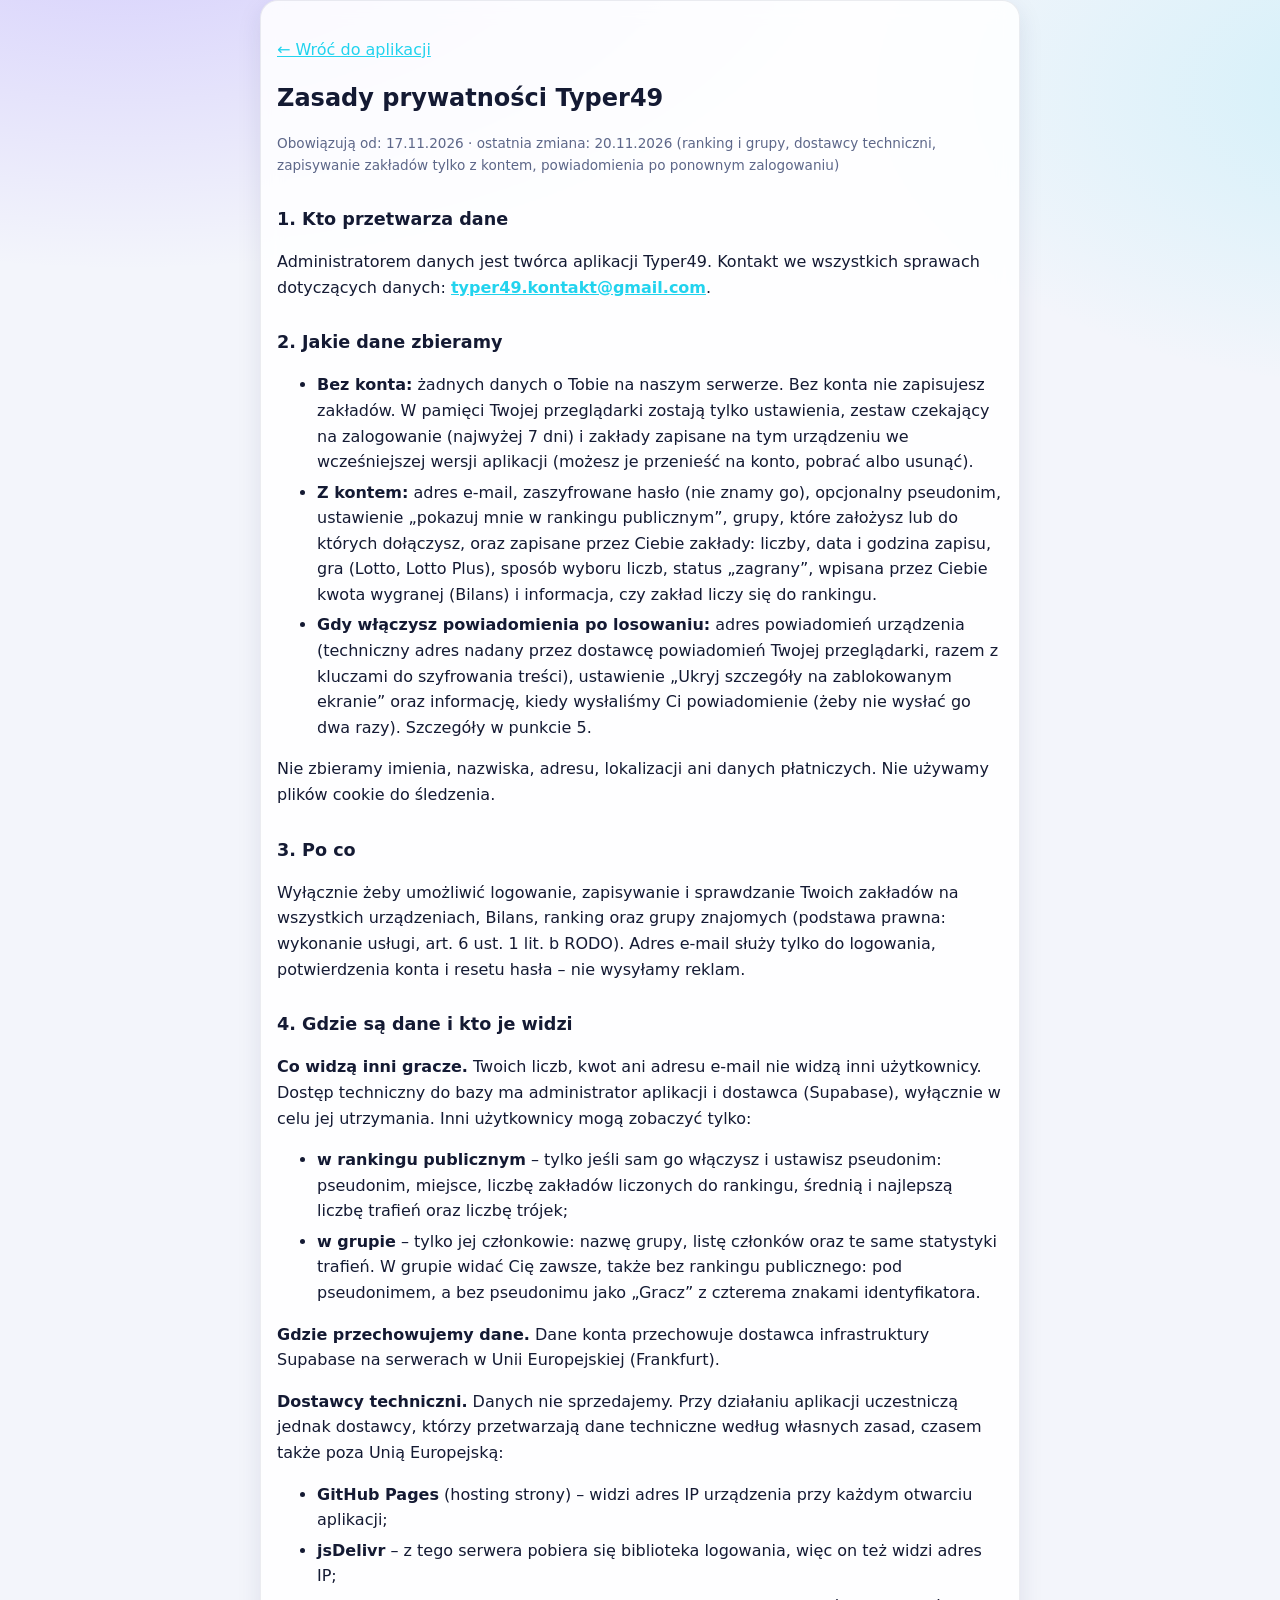
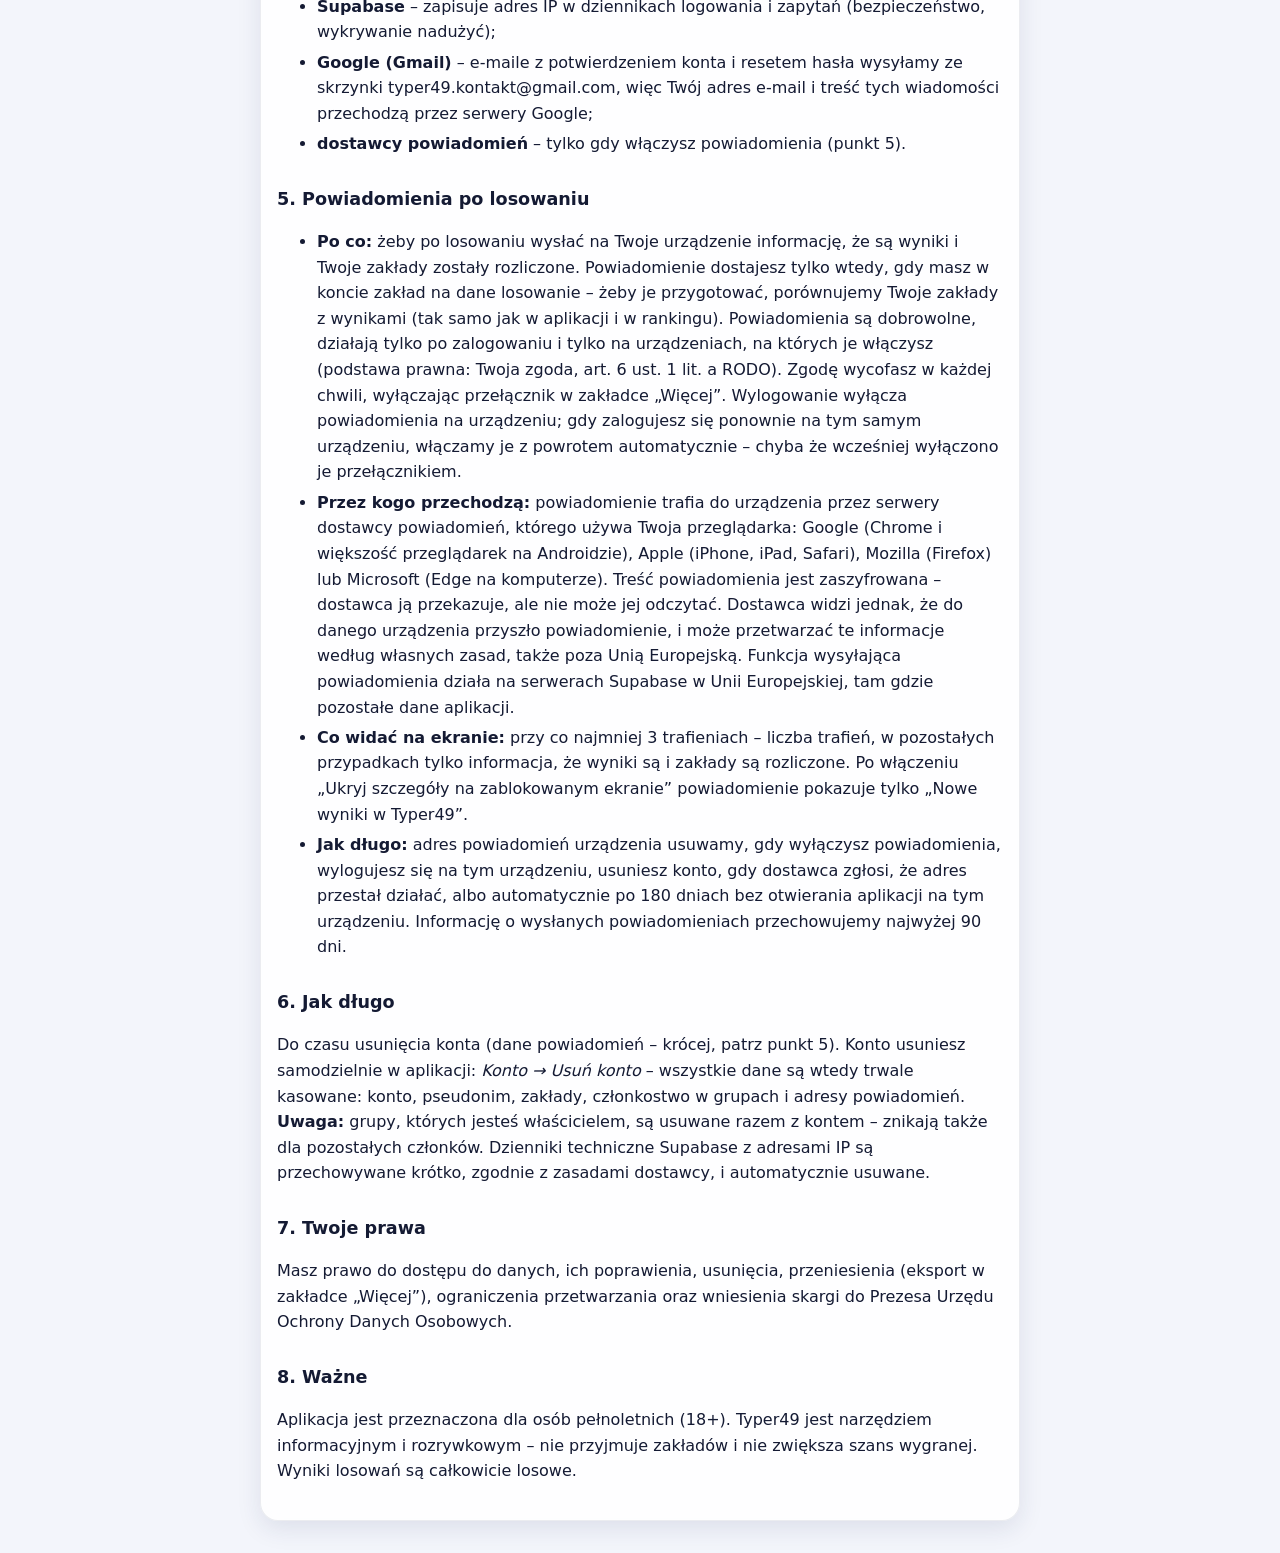
==== commit 00326d32: "Powiadomienia: wylogowanie czyści komunikat, ponowne zalogowanie włącza je samo (gdy zgoda jest), pr" ====
--- a/privacy.html
+++ b/privacy.html
@@ -16,7 +16,7 @@
   <div class="doc card">
     <p><a href="./">← Wróć do aplikacji</a></p>
     <h1>Zasady prywatności Typer49</h1>
-    <p class="muted">Obowiązują od: 17.11.2026 · ostatnia zmiana: 20.11.2026 (ranking i grupy, dostawcy techniczni, zapisywanie zakładów tylko z kontem)</p>
+    <p class="muted">Obowiązują od: 17.11.2026 · ostatnia zmiana: 20.11.2026 (ranking i grupy, dostawcy techniczni, zapisywanie zakładów tylko z kontem, powiadomienia po ponownym zalogowaniu)</p>
 
     <h2>1. Kto przetwarza dane</h2>
     <p>Administratorem danych jest twórca aplikacji Typer49. Kontakt we wszystkich sprawach dotyczących danych: <a id="contact" href="mailto:typer49.kontakt@gmail.com"><b>typer49.kontakt@gmail.com</b></a>.</p>
@@ -50,7 +50,7 @@
 
     <h2>5. Powiadomienia po losowaniu</h2>
     <ul>
-      <li><b>Po co:</b> żeby po losowaniu wysłać na Twoje urządzenie informację, że są wyniki i Twoje zakłady zostały rozliczone. Powiadomienie dostajesz tylko wtedy, gdy masz w koncie zakład na dane losowanie – żeby je przygotować, porównujemy Twoje zakłady z wynikami (tak samo jak w aplikacji i w rankingu). Powiadomienia są dobrowolne, działają tylko po zalogowaniu i tylko na urządzeniach, na których je włączysz (podstawa prawna: Twoja zgoda, art. 6 ust. 1 lit. a RODO). Zgodę wycofasz w każdej chwili, wyłączając przełącznik w zakładce „Więcej”.</li>
+      <li><b>Po co:</b> żeby po losowaniu wysłać na Twoje urządzenie informację, że są wyniki i Twoje zakłady zostały rozliczone. Powiadomienie dostajesz tylko wtedy, gdy masz w koncie zakład na dane losowanie – żeby je przygotować, porównujemy Twoje zakłady z wynikami (tak samo jak w aplikacji i w rankingu). Powiadomienia są dobrowolne, działają tylko po zalogowaniu i tylko na urządzeniach, na których je włączysz (podstawa prawna: Twoja zgoda, art. 6 ust. 1 lit. a RODO). Zgodę wycofasz w każdej chwili, wyłączając przełącznik w zakładce „Więcej”. Wylogowanie wyłącza powiadomienia na urządzeniu; gdy zalogujesz się ponownie na tym samym urządzeniu, włączamy je z powrotem automatycznie – chyba że wcześniej wyłączono je przełącznikiem.</li>
       <li><b>Przez kogo przechodzą:</b> powiadomienie trafia do urządzenia przez serwery dostawcy powiadomień, którego używa Twoja przeglądarka: Google (Chrome i większość przeglądarek na Androidzie), Apple (iPhone, iPad, Safari), Mozilla (Firefox) lub Microsoft (Edge na komputerze). Treść powiadomienia jest zaszyfrowana – dostawca ją przekazuje, ale nie może jej odczytać. Dostawca widzi jednak, że do danego urządzenia przyszło powiadomienie, i może przetwarzać te informacje według własnych zasad, także poza Unią Europejską. Funkcja wysyłająca powiadomienia działa na serwerach Supabase w Unii Europejskiej, tam gdzie pozostałe dane aplikacji.</li>
       <li><b>Co widać na ekranie:</b> przy co najmniej 3 trafieniach – liczba trafień, w pozostałych przypadkach tylko informacja, że wyniki są i zakłady są rozliczone. Po włączeniu „Ukryj szczegóły na zablokowanym ekranie” powiadomienie pokazuje tylko „Nowe wyniki w Typer49”.</li>
       <li><b>Jak długo:</b> adres powiadomień urządzenia usuwamy, gdy wyłączysz powiadomienia, wylogujesz się na tym urządzeniu, usuniesz konto, gdy dostawca zgłosi, że adres przestał działać, albo automatycznie po 180 dniach bez otwierania aplikacji na tym urządzeniu. Informację o wysłanych powiadomieniach przechowujemy najwyżej 90 dni.</li>
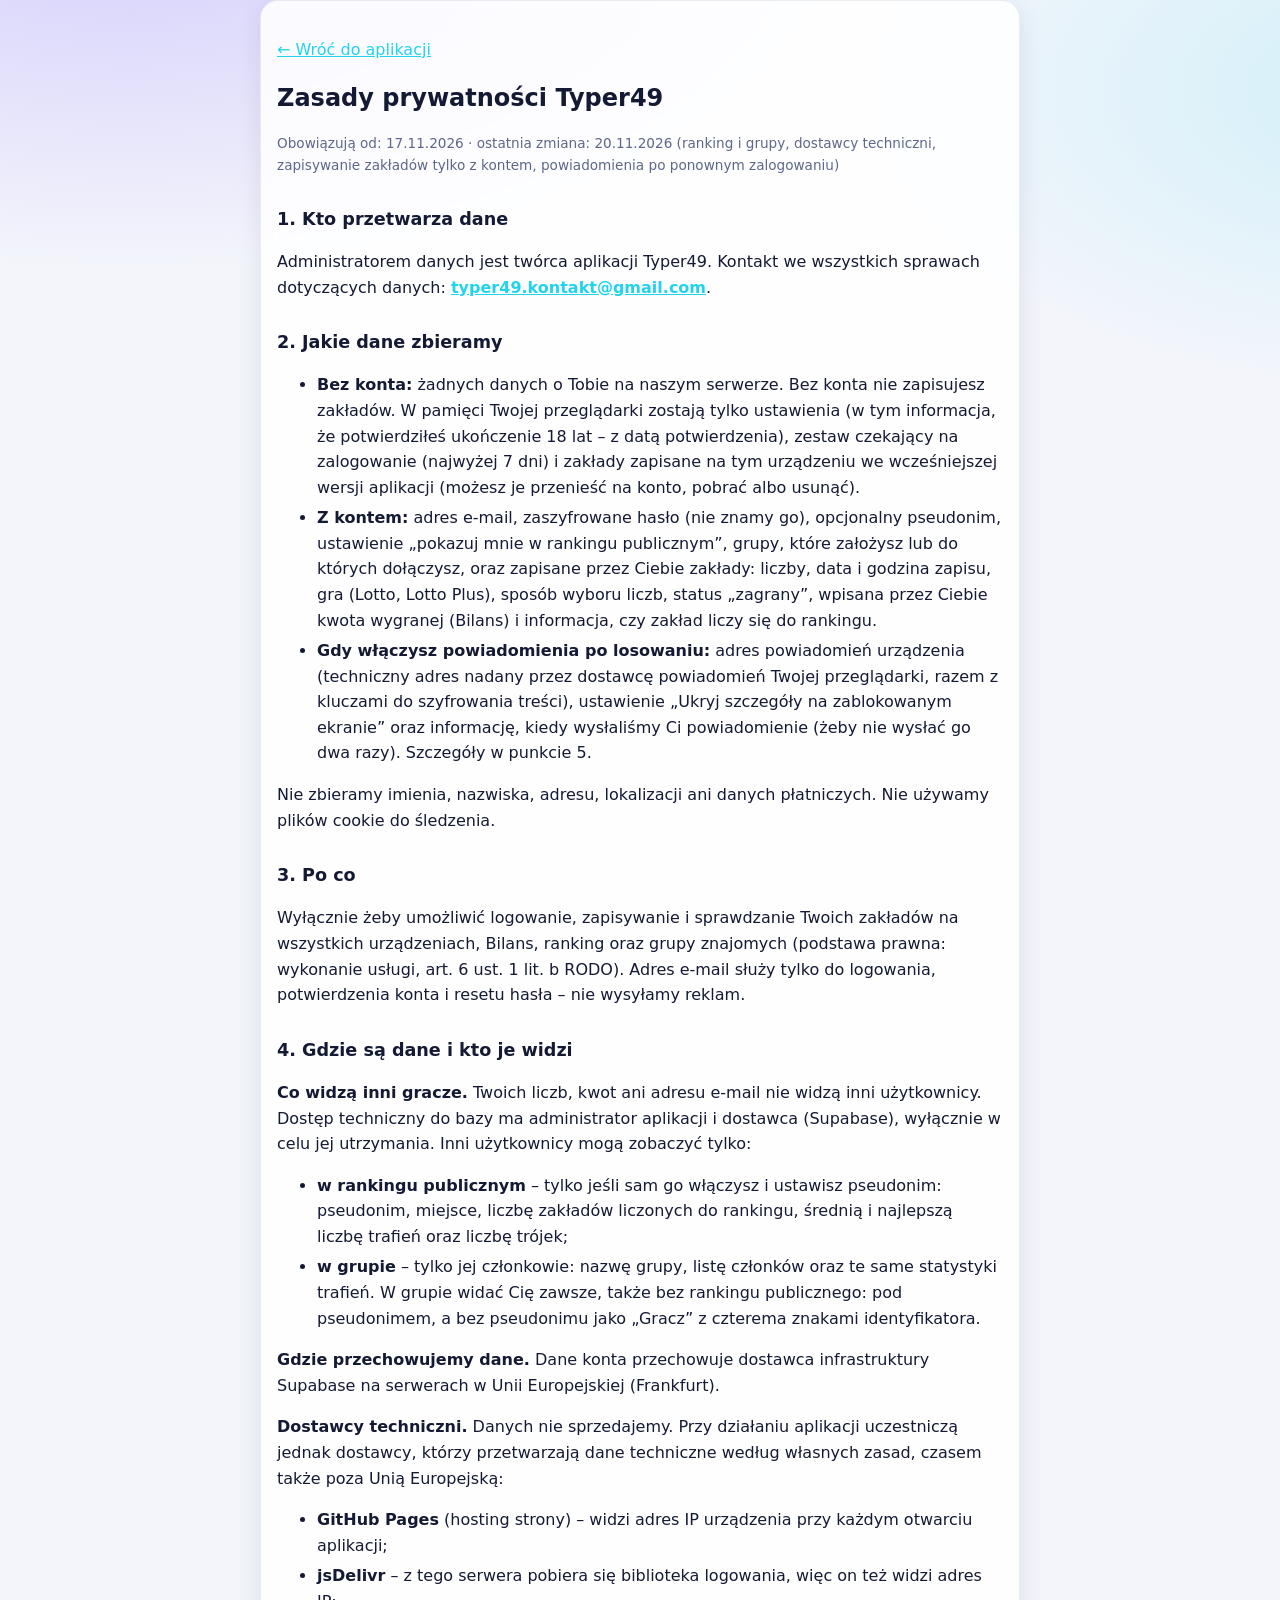
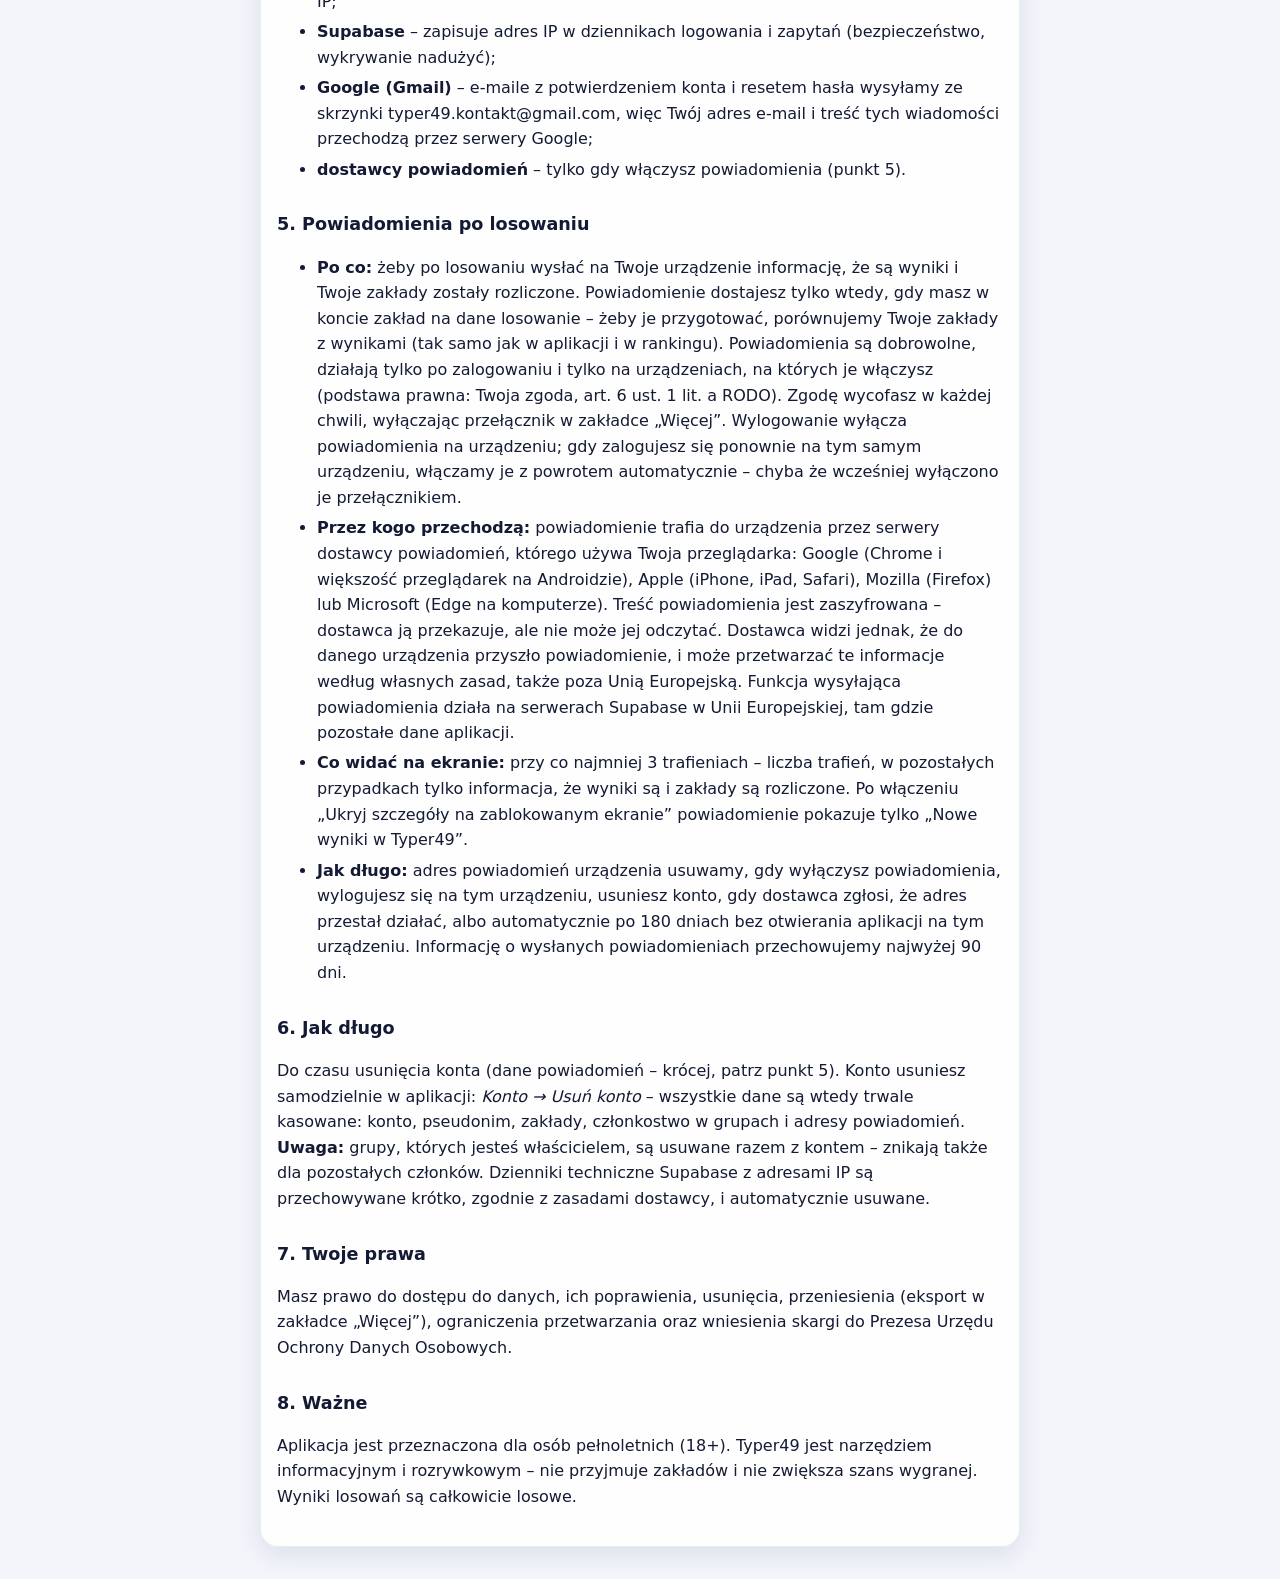
==== commit 25107f28: "Zgodność prawna, runda 3: ekran 18+ przy pierwszym uruchomieniu, link pomocy, źródło wyników z jedne" ====
--- a/privacy.html
+++ b/privacy.html
@@ -23,7 +23,7 @@
 
     <h2>2. Jakie dane zbieramy</h2>
     <ul>
-      <li><b>Bez konta:</b> żadnych danych o Tobie na naszym serwerze. Bez konta nie zapisujesz zakładów. W pamięci Twojej przeglądarki zostają tylko ustawienia, zestaw czekający na zalogowanie (najwyżej 7 dni) i zakłady zapisane na tym urządzeniu we wcześniejszej wersji aplikacji (możesz je przenieść na konto, pobrać albo usunąć).</li>
+      <li><b>Bez konta:</b> żadnych danych o Tobie na naszym serwerze. Bez konta nie zapisujesz zakładów. W pamięci Twojej przeglądarki zostają tylko ustawienia (w tym informacja, że potwierdziłeś ukończenie 18 lat – z datą potwierdzenia), zestaw czekający na zalogowanie (najwyżej 7 dni) i zakłady zapisane na tym urządzeniu we wcześniejszej wersji aplikacji (możesz je przenieść na konto, pobrać albo usunąć).</li>
       <li><b>Z kontem:</b> adres e-mail, zaszyfrowane hasło (nie znamy go), opcjonalny pseudonim, ustawienie „pokazuj mnie w rankingu publicznym”, grupy, które założysz lub do których dołączysz, oraz zapisane przez Ciebie zakłady: liczby, data i godzina zapisu, gra (Lotto, Lotto Plus), sposób wyboru liczb, status „zagrany”, wpisana przez Ciebie kwota wygranej (Bilans) i informacja, czy zakład liczy się do rankingu.</li>
       <li><b>Gdy włączysz powiadomienia po losowaniu:</b> adres powiadomień urządzenia (techniczny adres nadany przez dostawcę powiadomień Twojej przeglądarki, razem z kluczami do szyfrowania treści), ustawienie „Ukryj szczegóły na zablokowanym ekranie” oraz informację, kiedy wysłaliśmy Ci powiadomienie (żeby nie wysłać go dwa razy). Szczegóły w punkcie 5.</li>
     </ul>
--- a/app.css
+++ b/app.css
@@ -26,6 +26,25 @@
 
 * { box-sizing: border-box; }
 [hidden] { display: none !important; }
+
+/* ---------- ekran 18+ przy pierwszym uruchomieniu (zgodność prawna, runda 3) ---------- */
+.age-gate {
+  position: fixed; inset: 0; z-index: 100; overflow-y: auto;
+  display: flex; align-items: center; justify-content: center;
+  padding: calc(16px + env(safe-area-inset-top)) 16px calc(16px + env(safe-area-inset-bottom));
+  background: radial-gradient(900px 500px at 10% -10%, rgba(124,92,255,.25), transparent 60%), var(--bg);
+}
+html.adult-ok .age-gate { display: none; }
+html:not(.adult-ok) body { overflow: hidden; }
+.age-box {
+  width: 100%; max-width: 420px; text-align: center; display: flex; flex-direction: column; gap: 12px; align-items: stretch;
+  padding: 24px 20px; border-radius: var(--r); background: var(--card); border: 1px solid var(--card-b); box-shadow: var(--shadow);
+  color: var(--text);
+}
+.age-box .brand-ball { align-self: center; margin-bottom: 4px; }
+.age-box h1 { font-size: 1.2rem; margin: 0; }
+.age-box p { margin: 0 0 6px; line-height: 1.5; color: var(--text); }
+.age-box .hint { color: var(--muted); margin: 0; }
 html, body { margin: 0; }
 body {
   font-family: system-ui, -apple-system, "Segoe UI", Roboto, "Helvetica Neue", Arial, sans-serif;
@@ -64,9 +83,17 @@
   box-shadow: 0 4px 14px rgba(124,92,255,.5);
 }
 .brand-name { font-weight: 750; letter-spacing: .2px; white-space: nowrap; }
-@media (max-width: 400px) { .brand-name { font-size: .92rem; } .brand-sub { max-width: 38vw; } .seg-btn { padding: 7px 10px; } }
+.brand > div { min-width: 0; }   /* pozwala skracać datę „…” zamiast nachodzić na przyciski */
 .brand-sub { font-size: .75rem; color: var(--muted); white-space: nowrap; overflow: hidden; text-overflow: ellipsis; max-width: 46vw; }
-.topbar-actions { display: flex; align-items: center; gap: 8px; }
+.topbar-actions { display: flex; align-items: center; gap: 8px; flex: none; }
+/* Wąskie telefony (iPhone 320–430 px): data „Wyniki do …” w osobnej linii pod paskiem */
+@media (max-width: 480px) {
+  .topbar { flex-wrap: wrap; row-gap: 2px; padding-bottom: 6px; }
+  .brand, .brand > div { display: contents; }
+  .brand-ball { margin-right: -2px; }
+  .brand-name { margin-right: auto; }
+  .brand-sub { order: 10; flex: 1 0 100%; max-width: none; padding-left: 1px; }
+}
 .icon-btn {
   width: 40px; height: 40px; border-radius: 12px; border: 1px solid var(--card-b);
   background: var(--card); display: grid; place-items: center;
@@ -79,6 +106,14 @@
 .seg-btn.active { background: linear-gradient(135deg, var(--accent), #5b8cff); color: #fff; box-shadow: 0 3px 10px rgba(124,92,255,.4); }
 .seg.small { margin: 4px 0 12px; }
 .seg.small .seg-btn { padding: 6px 12px; font-size: .82rem; }
+@media (max-width: 400px) { .brand-name { font-size: .92rem; } .topbar .seg-btn { padding: 7px 10px; } }
+@media (max-width: 340px) {   /* najmniejsze telefony (np. iPhone SE 1. gen.) – pasek w jednej linii */
+  .topbar { gap: 6px; padding-left: 12px; padding-right: 12px; }
+  .topbar-actions { gap: 5px; }
+  .brand-ball { width: 32px; height: 32px; font-size: .8rem; }
+  .topbar .icon-btn { width: 36px; height: 36px; }
+  .topbar .seg-btn { padding: 6px 8px; }
+}
 
 /* ---------- nav ---------- */
 .tabs {
@@ -187,6 +222,7 @@
 .btn.primary { background: linear-gradient(135deg, var(--accent), #5b8cff); color: #fff; border: 0; box-shadow: 0 6px 18px rgba(124,92,255,.4); }
 .btn.primary:disabled { opacity: .45; box-shadow: none; }
 .btn.danger { color: #fff; background: rgba(239,68,68,.85); border: 0; }
+.btn.danger:disabled { opacity: .45; cursor: default; }
 .btn.big { width: 100%; padding: 15px; font-size: 1.05rem; margin-top: 8px; }
 .btn.sm { padding: 6px 10px; font-size: .82rem; border-radius: 10px; }
 .input { background: var(--chip); border: 1px solid var(--card-b); border-radius: 12px; padding: 10px 12px; min-width: 0; outline: none; }
@@ -198,6 +234,10 @@
 
 .filters { margin: 8px 0; border: 1px solid var(--card-b); border-radius: 14px; padding: 4px 12px; }
 .filters summary { padding: 10px 0; font-weight: 600; cursor: pointer; }
+.filters.about { margin: 0 0 12px; }
+/* krótki komunikat o losowości / 18+ (Generator, Statystyki) */
+.note-line { margin: 10px 0 0; font-size: .78rem; line-height: 1.4; color: var(--muted); }
+.note-line a { color: inherit; font-weight: 700; }
 .switch-row { display: flex; align-items: center; gap: 12px; padding: 9px 0; font-size: .9rem; cursor: pointer; }
 .switch-row input { position: absolute; opacity: 0; pointer-events: none; }
 .switch { flex: none; width: 44px; height: 26px; border-radius: 13px; background: var(--chip); border: 1px solid var(--card-b); position: relative; transition: background .2s; }
@@ -282,6 +322,25 @@
 }
 .toast.show { opacity: 1; transform: translate(-50%, 0); }
 @media (min-width: 900px) { .toast { bottom: 24px; } }
+
+/* ---------- nowa wersja aplikacji (pasek „Odśwież”) ---------- */
+.update-bar {
+  position: fixed; left: 50%; transform: translateX(-50%); z-index: 45;
+  bottom: calc(var(--nav-h) + env(safe-area-inset-bottom) + 10px);
+  display: flex; align-items: center; justify-content: space-between; gap: 12px;
+  width: max-content; max-width: calc(100vw - 32px);
+  padding: 8px 8px 8px 16px; border-radius: 14px; font-size: .9rem; font-weight: 600;
+  background: #1e2547; color: #fff; border: 1px solid rgba(124,92,255,.65); box-shadow: var(--shadow);
+}
+.update-bar[hidden] { display: none; }
+.update-bar .btn { padding: 8px 14px; flex: none; }
+body.has-update { padding-bottom: calc(var(--nav-h) + env(safe-area-inset-bottom) + 80px); }
+body.has-update .toast { bottom: calc(var(--nav-h) + env(safe-area-inset-bottom) + 72px); }
+@media (min-width: 900px) {
+  .update-bar { bottom: 24px; }
+  body.has-update { padding-bottom: 90px; }
+  body.has-update .toast { bottom: 86px; }
+}
 
 /* ---------- konto ---------- */
 .acct-btn.on { background: linear-gradient(135deg, var(--accent), #5b8cff); color: #fff; border-color: transparent; }
@@ -372,3 +431,4 @@
 .guest-bets .row-gap { flex-wrap: wrap; margin-top: 8px; }
 .guest-bets .link-btn { margin-top: 10px; font-size: .85rem; opacity: .8; }
 .bet.readonly { opacity: .92; }
+.app-version { text-align: center; margin: 4px 0 16px; }
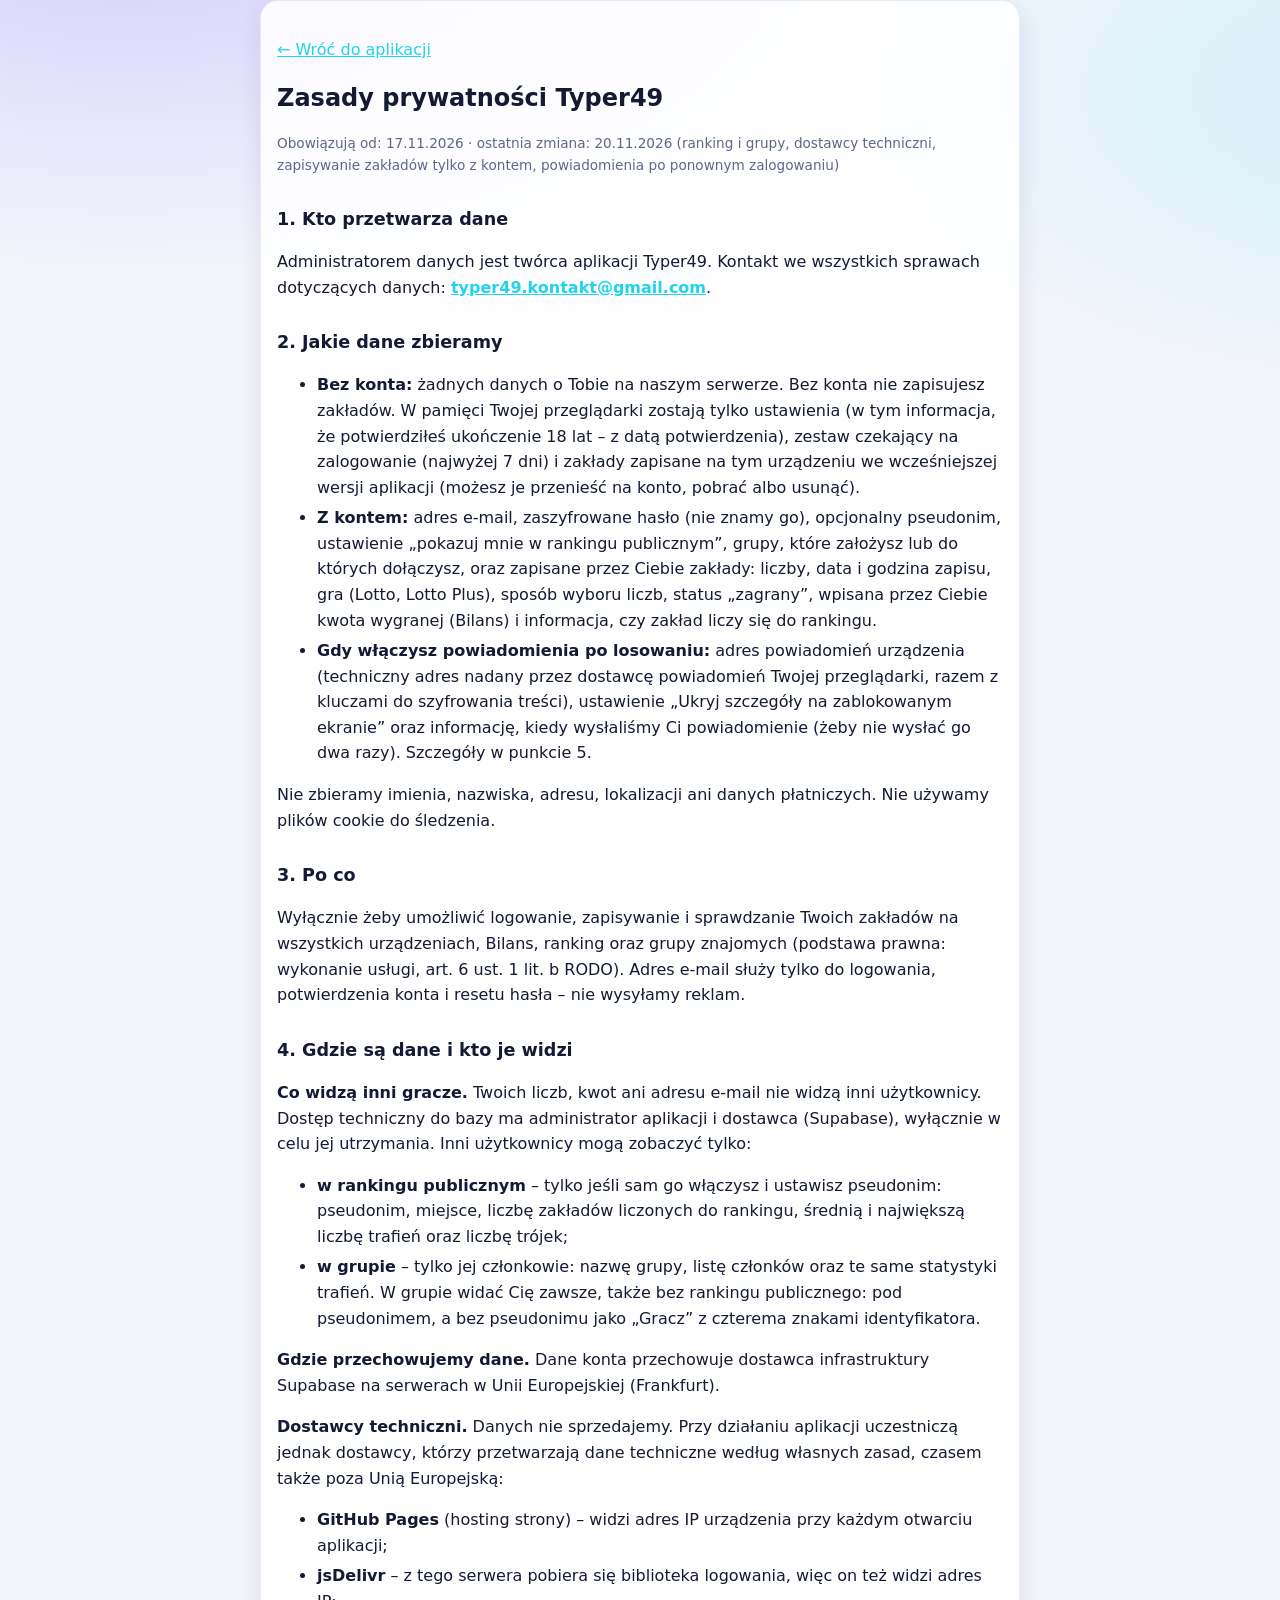
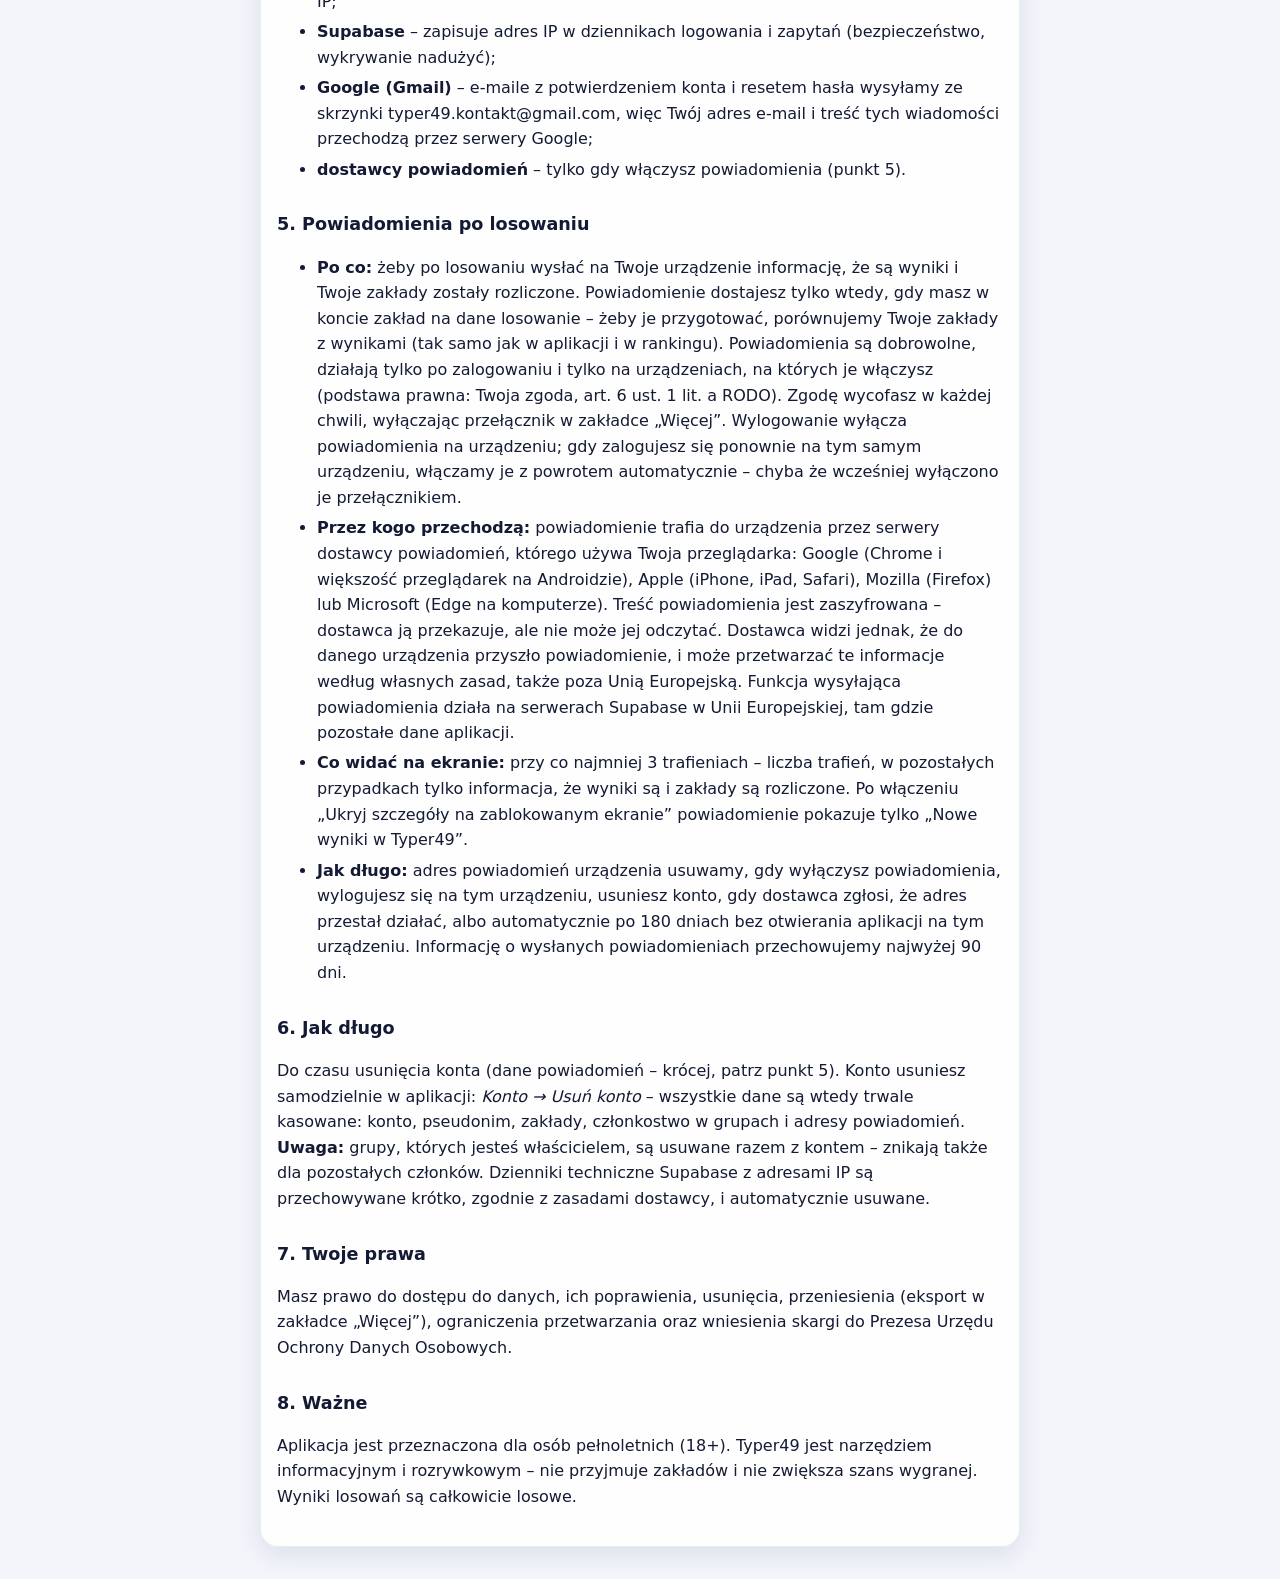
==== commit 8010382f: "Runda 4: rzadsze pobieranie z mbnet, neutralne teksty rankingu, v2.9.8 - update_data.py: UPDATE_MODE" ====
--- a/privacy.html
+++ b/privacy.html
@@ -35,7 +35,7 @@
     <h2>4. Gdzie są dane i kto je widzi</h2>
     <p><b>Co widzą inni gracze.</b> Twoich liczb, kwot ani adresu e-mail nie widzą inni użytkownicy. Dostęp techniczny do bazy ma administrator aplikacji i dostawca (Supabase), wyłącznie w celu jej utrzymania. Inni użytkownicy mogą zobaczyć tylko:</p>
     <ul>
-      <li><b>w rankingu publicznym</b> – tylko jeśli sam go włączysz i ustawisz pseudonim: pseudonim, miejsce, liczbę zakładów liczonych do rankingu, średnią i najlepszą liczbę trafień oraz liczbę trójek;</li>
+      <li><b>w rankingu publicznym</b> – tylko jeśli sam go włączysz i ustawisz pseudonim: pseudonim, miejsce, liczbę zakładów liczonych do rankingu, średnią i największą liczbę trafień oraz liczbę trójek;</li>
       <li><b>w grupie</b> – tylko jej członkowie: nazwę grupy, listę członków oraz te same statystyki trafień. W grupie widać Cię zawsze, także bez rankingu publicznego: pod pseudonimem, a bez pseudonimu jako „Gracz” z czterema znakami identyfikatora.</li>
     </ul>
     <p><b>Gdzie przechowujemy dane.</b> Dane konta przechowuje dostawca infrastruktury Supabase na serwerach w Unii Europejskiej (Frankfurt).</p>
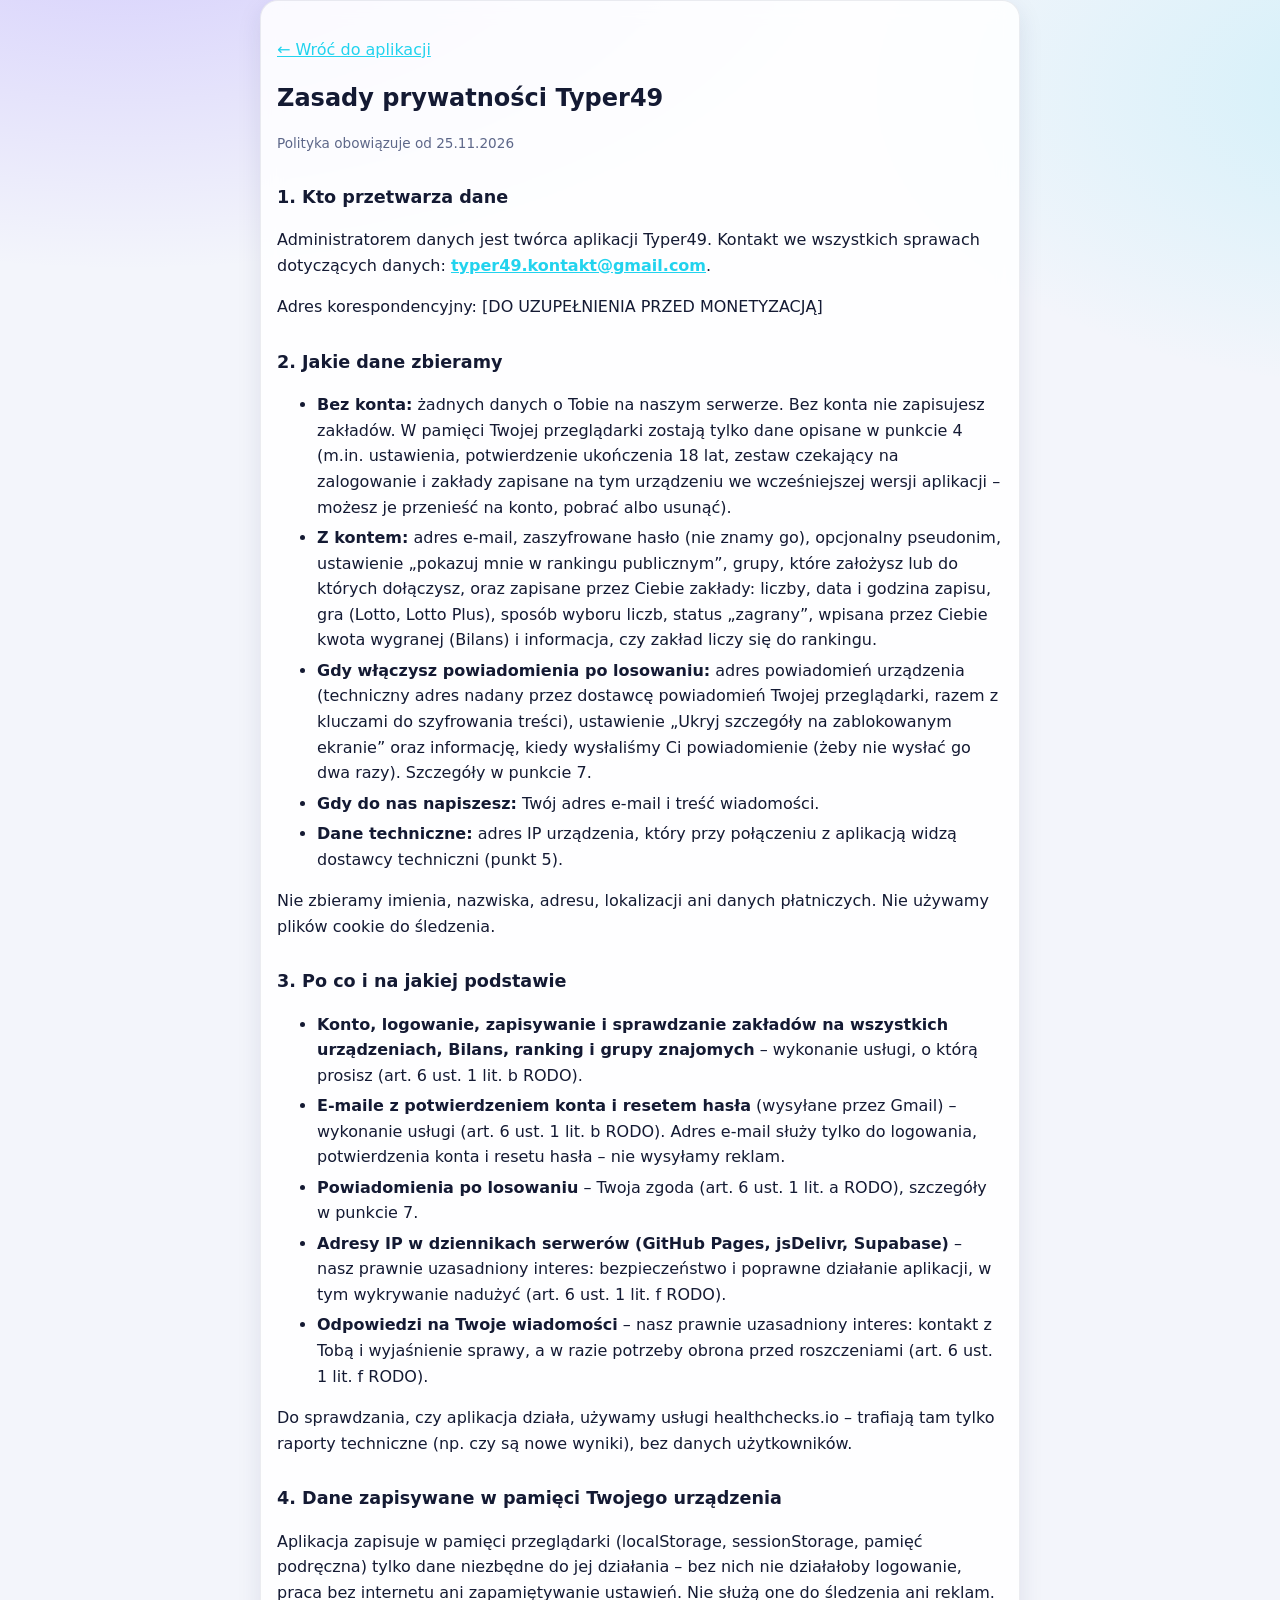
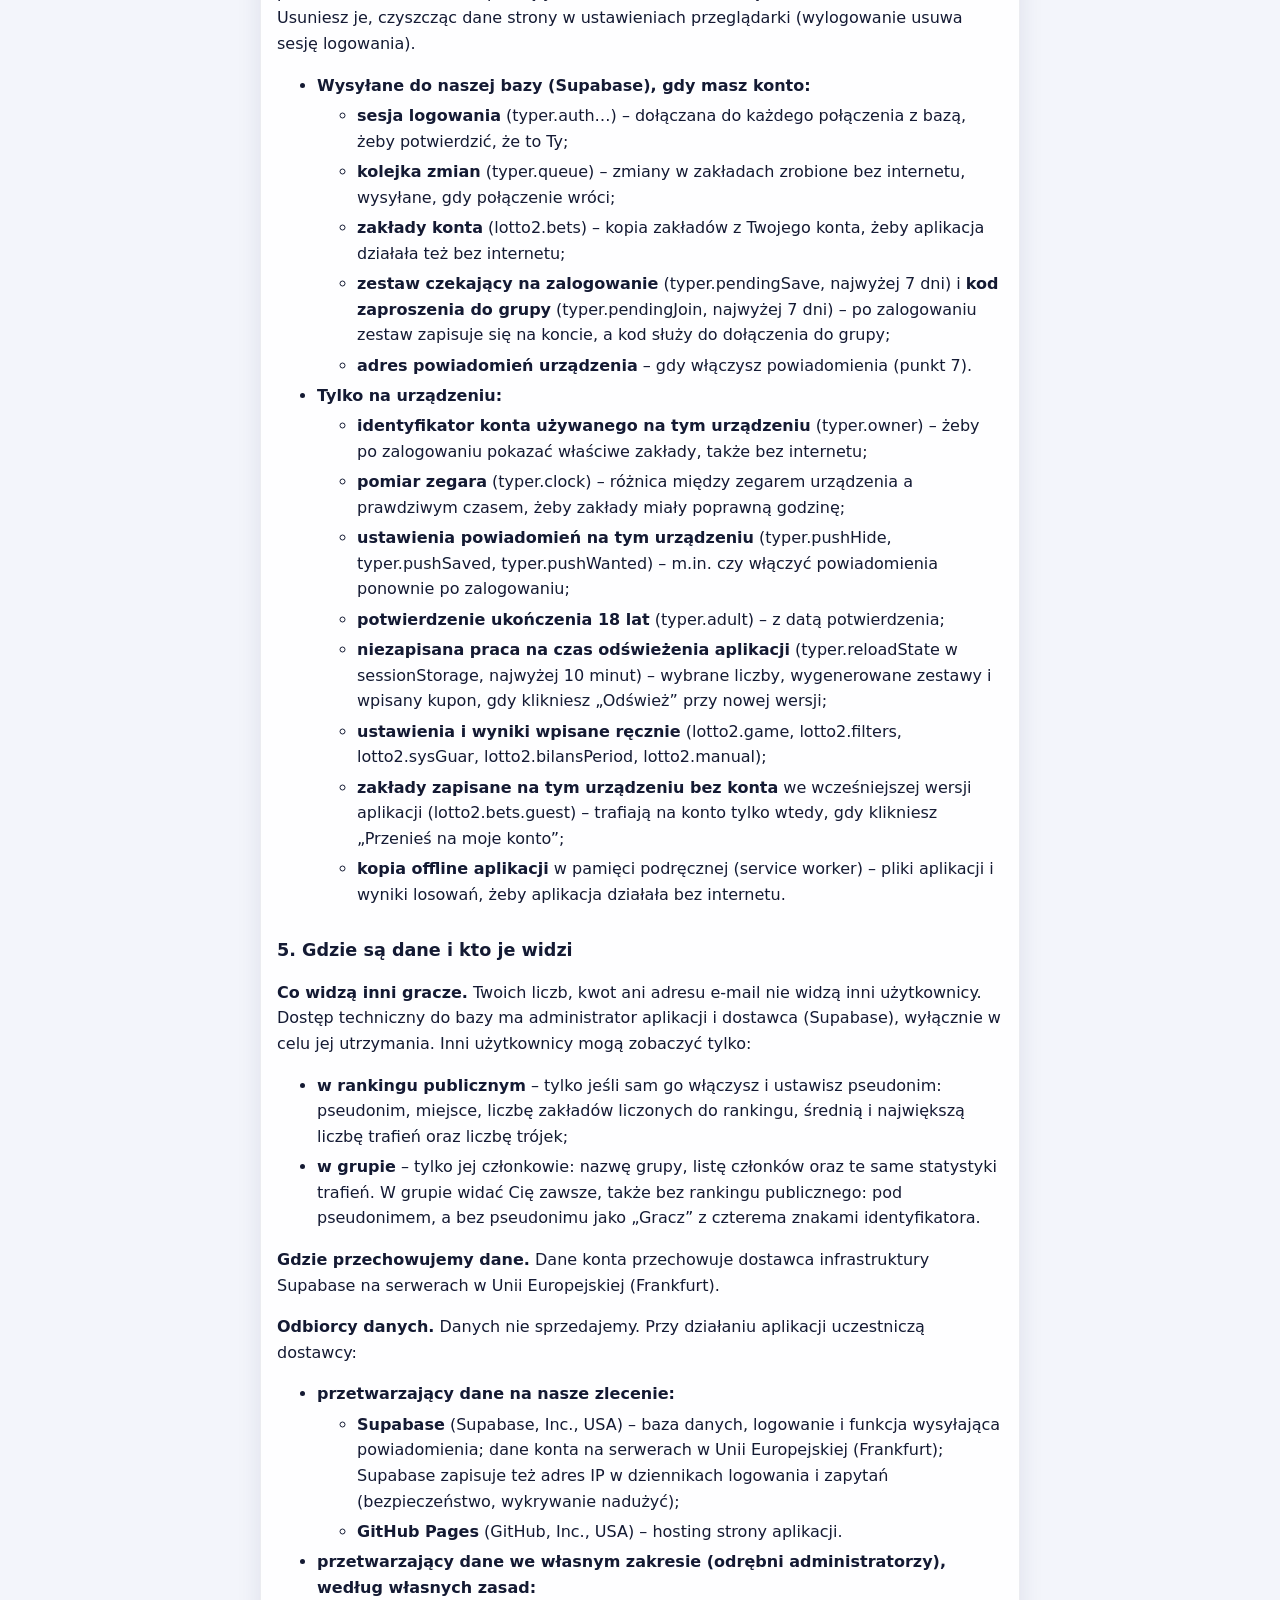
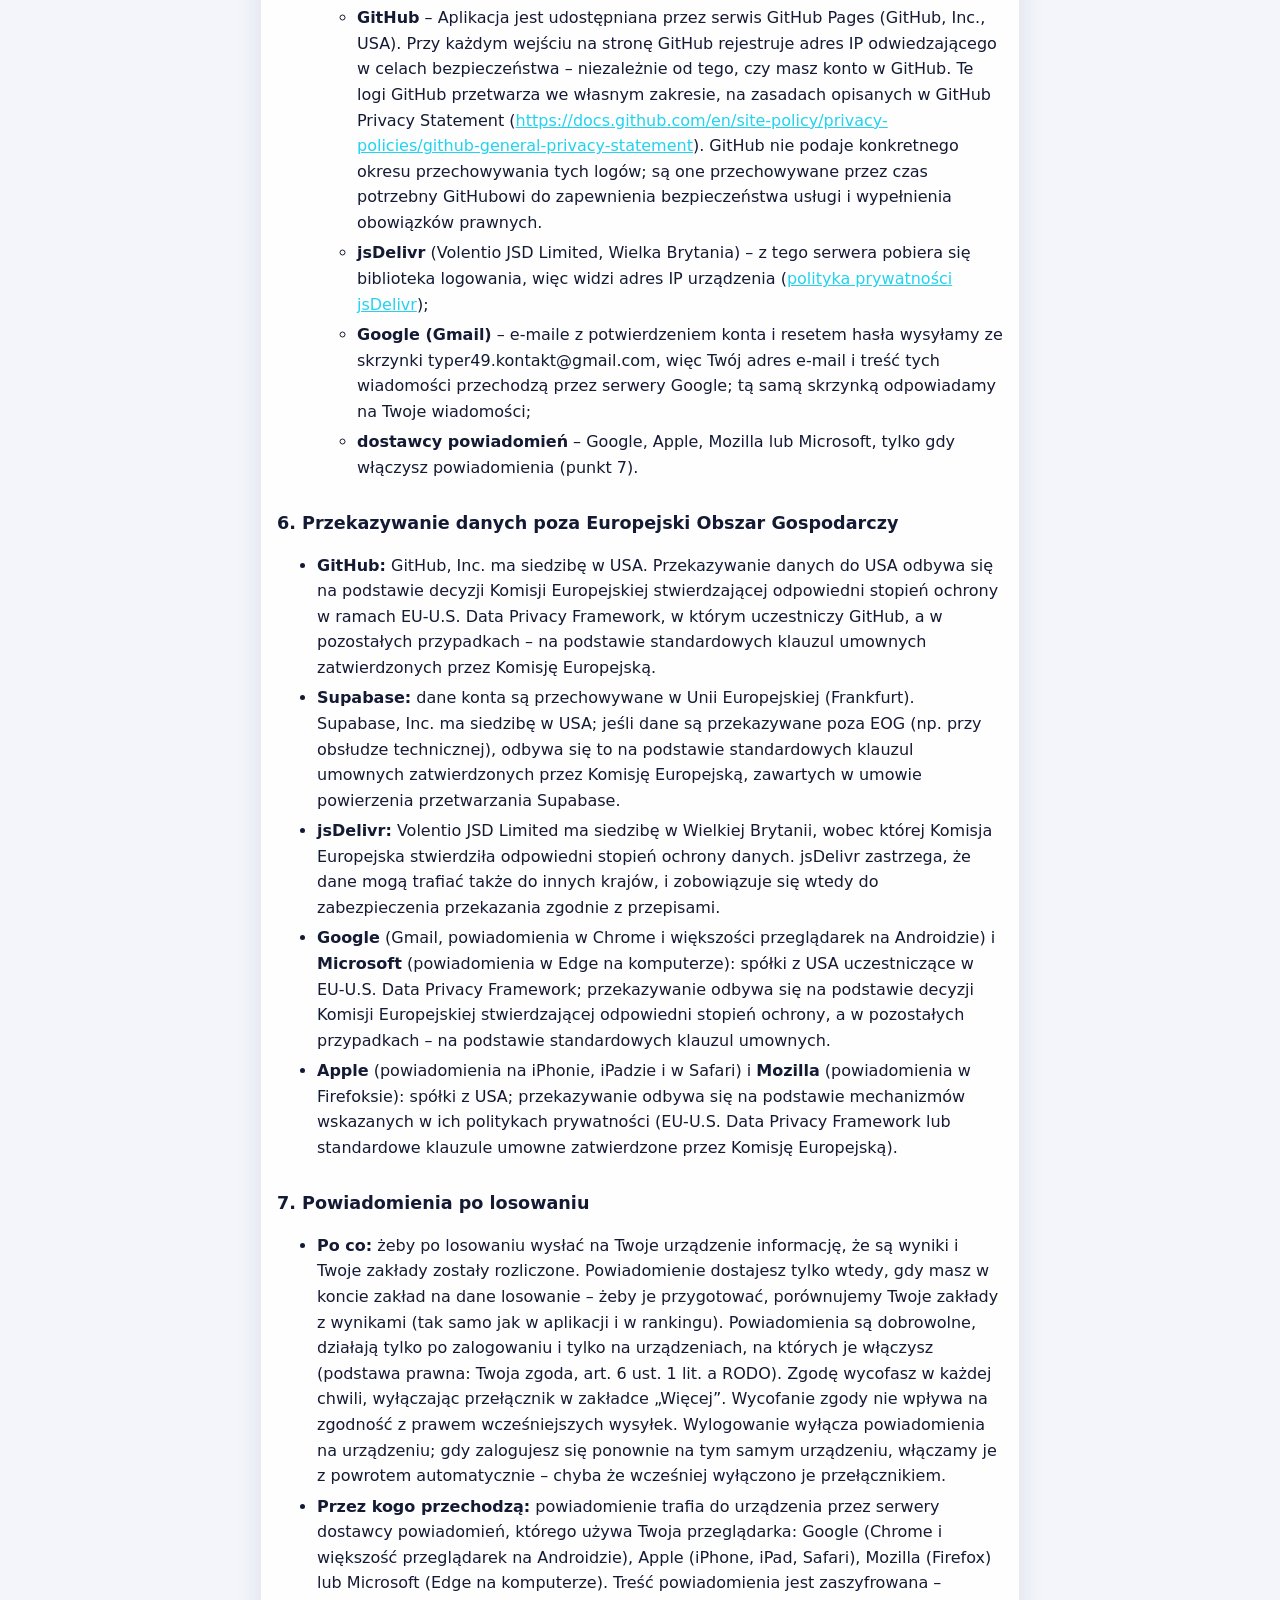
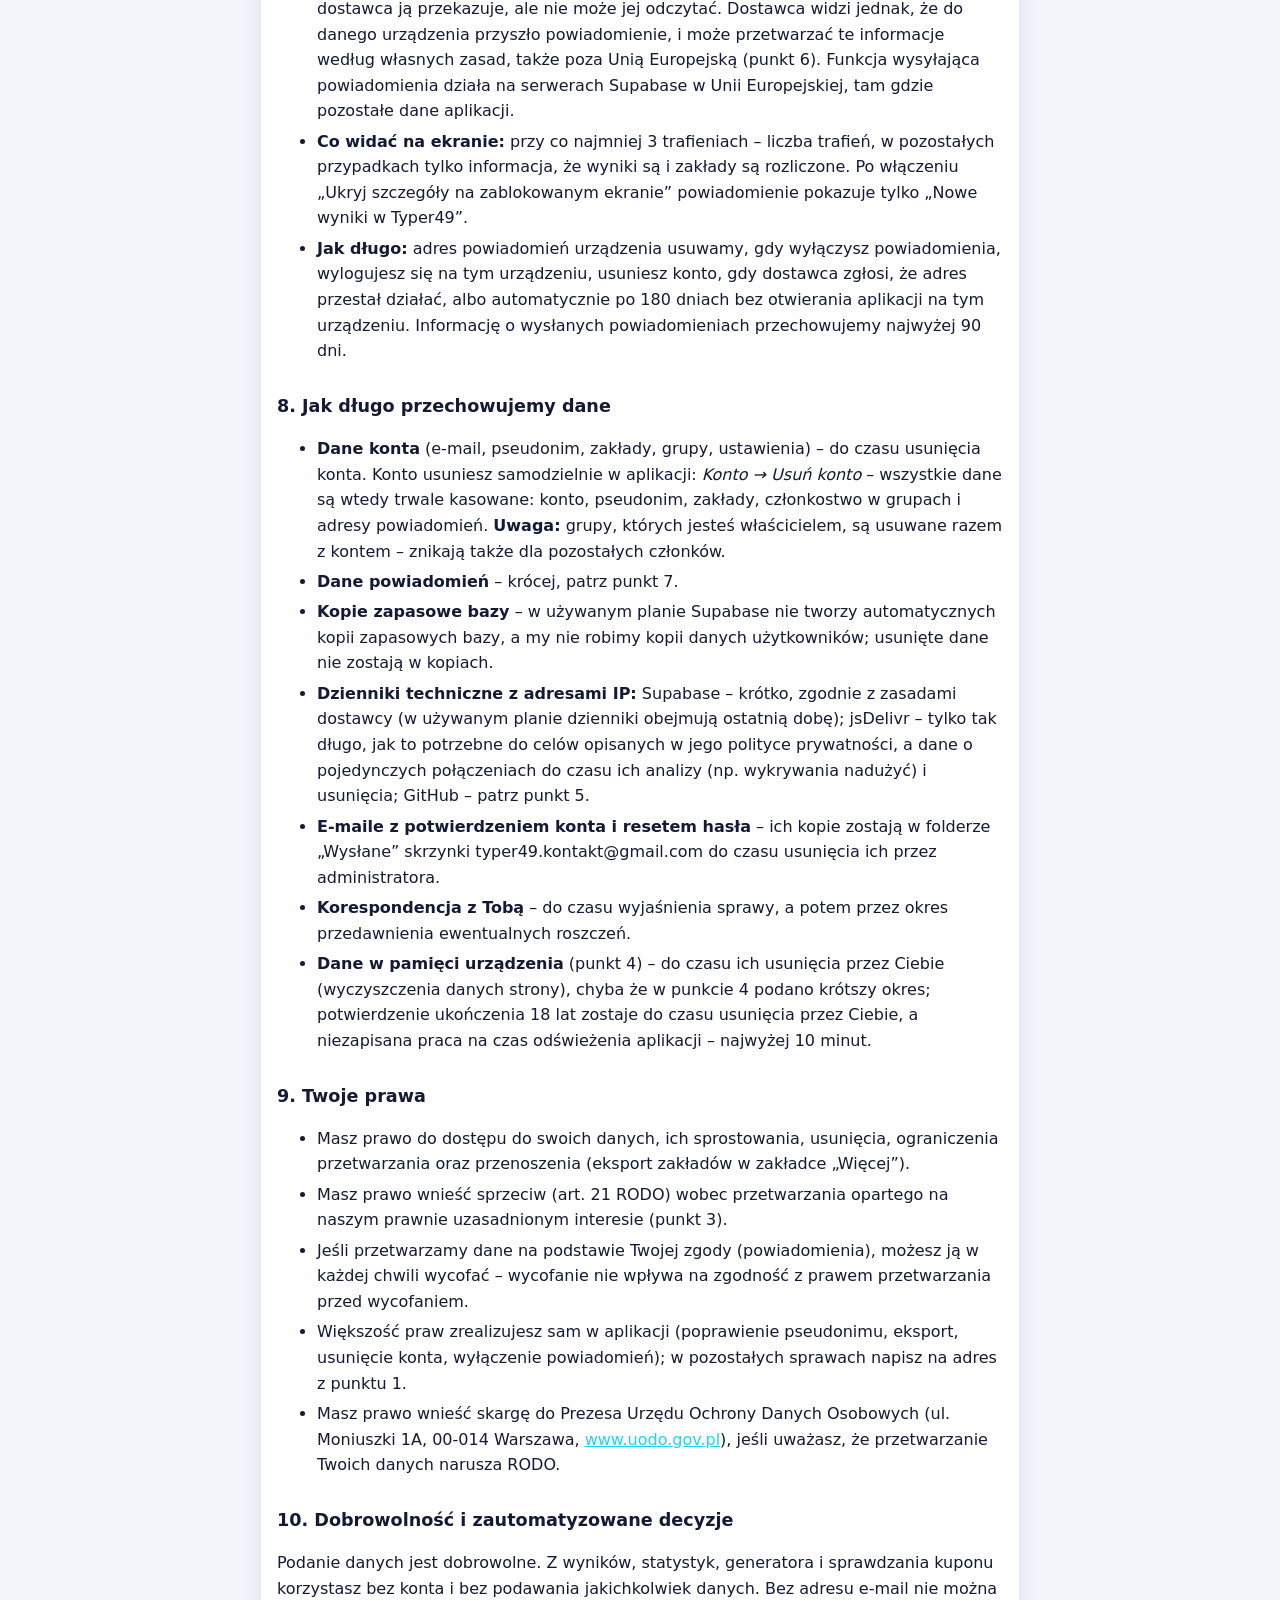
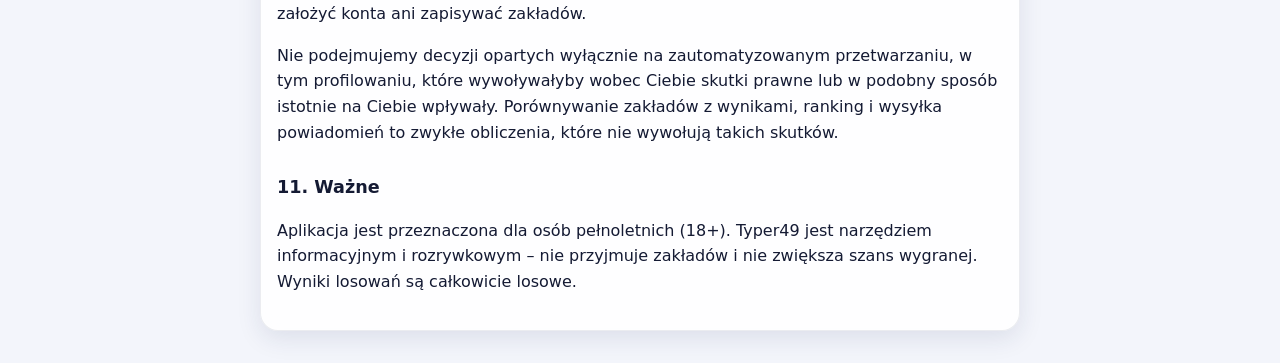
==== commit 431c35e9: "privacy.html: uzupełnienie zgodnie z RODO art. 13 (podstawy prawne, pamięć urządzenia, odbiorcy, EOG" ====
--- a/privacy.html
+++ b/privacy.html
@@ -16,53 +16,125 @@
   <div class="doc card">
     <p><a href="./">← Wróć do aplikacji</a></p>
     <h1>Zasady prywatności Typer49</h1>
-    <p class="muted">Obowiązują od: 17.11.2026 · ostatnia zmiana: 20.11.2026 (ranking i grupy, dostawcy techniczni, zapisywanie zakładów tylko z kontem, powiadomienia po ponownym zalogowaniu)</p>
+    <p class="muted">Polityka obowiązuje od 25.11.2026</p>
 
     <h2>1. Kto przetwarza dane</h2>
     <p>Administratorem danych jest twórca aplikacji Typer49. Kontakt we wszystkich sprawach dotyczących danych: <a id="contact" href="mailto:typer49.kontakt@gmail.com"><b>typer49.kontakt@gmail.com</b></a>.</p>
+    <p>Adres korespondencyjny: [DO UZUPEŁNIENIA PRZED MONETYZACJĄ]</p>
 
     <h2>2. Jakie dane zbieramy</h2>
     <ul>
-      <li><b>Bez konta:</b> żadnych danych o Tobie na naszym serwerze. Bez konta nie zapisujesz zakładów. W pamięci Twojej przeglądarki zostają tylko ustawienia (w tym informacja, że potwierdziłeś ukończenie 18 lat – z datą potwierdzenia), zestaw czekający na zalogowanie (najwyżej 7 dni) i zakłady zapisane na tym urządzeniu we wcześniejszej wersji aplikacji (możesz je przenieść na konto, pobrać albo usunąć).</li>
+      <li><b>Bez konta:</b> żadnych danych o Tobie na naszym serwerze. Bez konta nie zapisujesz zakładów. W pamięci Twojej przeglądarki zostają tylko dane opisane w punkcie 4 (m.in. ustawienia, potwierdzenie ukończenia 18 lat, zestaw czekający na zalogowanie i zakłady zapisane na tym urządzeniu we wcześniejszej wersji aplikacji – możesz je przenieść na konto, pobrać albo usunąć).</li>
       <li><b>Z kontem:</b> adres e-mail, zaszyfrowane hasło (nie znamy go), opcjonalny pseudonim, ustawienie „pokazuj mnie w rankingu publicznym”, grupy, które założysz lub do których dołączysz, oraz zapisane przez Ciebie zakłady: liczby, data i godzina zapisu, gra (Lotto, Lotto Plus), sposób wyboru liczb, status „zagrany”, wpisana przez Ciebie kwota wygranej (Bilans) i informacja, czy zakład liczy się do rankingu.</li>
-      <li><b>Gdy włączysz powiadomienia po losowaniu:</b> adres powiadomień urządzenia (techniczny adres nadany przez dostawcę powiadomień Twojej przeglądarki, razem z kluczami do szyfrowania treści), ustawienie „Ukryj szczegóły na zablokowanym ekranie” oraz informację, kiedy wysłaliśmy Ci powiadomienie (żeby nie wysłać go dwa razy). Szczegóły w punkcie 5.</li>
+      <li><b>Gdy włączysz powiadomienia po losowaniu:</b> adres powiadomień urządzenia (techniczny adres nadany przez dostawcę powiadomień Twojej przeglądarki, razem z kluczami do szyfrowania treści), ustawienie „Ukryj szczegóły na zablokowanym ekranie” oraz informację, kiedy wysłaliśmy Ci powiadomienie (żeby nie wysłać go dwa razy). Szczegóły w punkcie 7.</li>
+      <li><b>Gdy do nas napiszesz:</b> Twój adres e-mail i treść wiadomości.</li>
+      <li><b>Dane techniczne:</b> adres IP urządzenia, który przy połączeniu z aplikacją widzą dostawcy techniczni (punkt 5).</li>
     </ul>
     <p>Nie zbieramy imienia, nazwiska, adresu, lokalizacji ani danych płatniczych. Nie używamy plików cookie do śledzenia.</p>
 
-    <h2>3. Po co</h2>
-    <p>Wyłącznie żeby umożliwić logowanie, zapisywanie i sprawdzanie Twoich zakładów na wszystkich urządzeniach, Bilans, ranking oraz grupy znajomych (podstawa prawna: wykonanie usługi, art. 6 ust. 1 lit. b RODO). Adres e-mail służy tylko do logowania, potwierdzenia konta i resetu hasła – nie wysyłamy reklam.</p>
+    <h2>3. Po co i na jakiej podstawie</h2>
+    <ul>
+      <li><b>Konto, logowanie, zapisywanie i sprawdzanie zakładów na wszystkich urządzeniach, Bilans, ranking i grupy znajomych</b> – wykonanie usługi, o którą prosisz (art. 6 ust. 1 lit. b RODO).</li>
+      <li><b>E-maile z potwierdzeniem konta i resetem hasła</b> (wysyłane przez Gmail) – wykonanie usługi (art. 6 ust. 1 lit. b RODO). Adres e-mail służy tylko do logowania, potwierdzenia konta i resetu hasła – nie wysyłamy reklam.</li>
+      <li><b>Powiadomienia po losowaniu</b> – Twoja zgoda (art. 6 ust. 1 lit. a RODO), szczegóły w punkcie 7.</li>
+      <li><b>Adresy IP w dziennikach serwerów (GitHub Pages, jsDelivr, Supabase)</b> – nasz prawnie uzasadniony interes: bezpieczeństwo i poprawne działanie aplikacji, w tym wykrywanie nadużyć (art. 6 ust. 1 lit. f RODO).</li>
+      <li><b>Odpowiedzi na Twoje wiadomości</b> – nasz prawnie uzasadniony interes: kontakt z Tobą i wyjaśnienie sprawy, a w razie potrzeby obrona przed roszczeniami (art. 6 ust. 1 lit. f RODO).</li>
+    </ul>
+    <p>Do sprawdzania, czy aplikacja działa, używamy usługi healthchecks.io – trafiają tam tylko raporty techniczne (np. czy są nowe wyniki), bez danych użytkowników.</p>
 
-    <h2>4. Gdzie są dane i kto je widzi</h2>
+    <h2>4. Dane zapisywane w pamięci Twojego urządzenia</h2>
+    <p>Aplikacja zapisuje w pamięci przeglądarki (localStorage, sessionStorage, pamięć podręczna) tylko dane niezbędne do jej działania – bez nich nie działałoby logowanie, praca bez internetu ani zapamiętywanie ustawień. Nie służą one do śledzenia ani reklam. Usuniesz je, czyszcząc dane strony w ustawieniach przeglądarki (wylogowanie usuwa sesję logowania).</p>
+    <ul>
+      <li><b>Wysyłane do naszej bazy (Supabase), gdy masz konto:</b>
+        <ul>
+          <li><b>sesja logowania</b> (typer.auth…) – dołączana do każdego połączenia z bazą, żeby potwierdzić, że to Ty;</li>
+          <li><b>kolejka zmian</b> (typer.queue) – zmiany w zakładach zrobione bez internetu, wysyłane, gdy połączenie wróci;</li>
+          <li><b>zakłady konta</b> (lotto2.bets) – kopia zakładów z Twojego konta, żeby aplikacja działała też bez internetu;</li>
+          <li><b>zestaw czekający na zalogowanie</b> (typer.pendingSave, najwyżej 7 dni) i <b>kod zaproszenia do grupy</b> (typer.pendingJoin, najwyżej 7 dni) – po zalogowaniu zestaw zapisuje się na koncie, a kod służy do dołączenia do grupy;</li>
+          <li><b>adres powiadomień urządzenia</b> – gdy włączysz powiadomienia (punkt 7).</li>
+        </ul>
+      </li>
+      <li><b>Tylko na urządzeniu:</b>
+        <ul>
+          <li><b>identyfikator konta używanego na tym urządzeniu</b> (typer.owner) – żeby po zalogowaniu pokazać właściwe zakłady, także bez internetu;</li>
+          <li><b>pomiar zegara</b> (typer.clock) – różnica między zegarem urządzenia a prawdziwym czasem, żeby zakłady miały poprawną godzinę;</li>
+          <li><b>ustawienia powiadomień na tym urządzeniu</b> (typer.pushHide, typer.pushSaved, typer.pushWanted) – m.in. czy włączyć powiadomienia ponownie po zalogowaniu;</li>
+          <li><b>potwierdzenie ukończenia 18 lat</b> (typer.adult) – z datą potwierdzenia;</li>
+          <li><b>niezapisana praca na czas odświeżenia aplikacji</b> (typer.reloadState w sessionStorage, najwyżej 10 minut) – wybrane liczby, wygenerowane zestawy i wpisany kupon, gdy klikniesz „Odśwież” przy nowej wersji;</li>
+          <li><b>ustawienia i wyniki wpisane ręcznie</b> (lotto2.game, lotto2.filters, lotto2.sysGuar, lotto2.bilansPeriod, lotto2.manual);</li>
+          <li><b>zakłady zapisane na tym urządzeniu bez konta</b> we wcześniejszej wersji aplikacji (lotto2.bets.guest) – trafiają na konto tylko wtedy, gdy klikniesz „Przenieś na moje konto”;</li>
+          <li><b>kopia offline aplikacji</b> w pamięci podręcznej (service worker) – pliki aplikacji i wyniki losowań, żeby aplikacja działała bez internetu.</li>
+        </ul>
+      </li>
+    </ul>
+
+    <h2>5. Gdzie są dane i kto je widzi</h2>
     <p><b>Co widzą inni gracze.</b> Twoich liczb, kwot ani adresu e-mail nie widzą inni użytkownicy. Dostęp techniczny do bazy ma administrator aplikacji i dostawca (Supabase), wyłącznie w celu jej utrzymania. Inni użytkownicy mogą zobaczyć tylko:</p>
     <ul>
       <li><b>w rankingu publicznym</b> – tylko jeśli sam go włączysz i ustawisz pseudonim: pseudonim, miejsce, liczbę zakładów liczonych do rankingu, średnią i największą liczbę trafień oraz liczbę trójek;</li>
       <li><b>w grupie</b> – tylko jej członkowie: nazwę grupy, listę członków oraz te same statystyki trafień. W grupie widać Cię zawsze, także bez rankingu publicznego: pod pseudonimem, a bez pseudonimu jako „Gracz” z czterema znakami identyfikatora.</li>
     </ul>
     <p><b>Gdzie przechowujemy dane.</b> Dane konta przechowuje dostawca infrastruktury Supabase na serwerach w Unii Europejskiej (Frankfurt).</p>
-    <p><b>Dostawcy techniczni.</b> Danych nie sprzedajemy. Przy działaniu aplikacji uczestniczą jednak dostawcy, którzy przetwarzają dane techniczne według własnych zasad, czasem także poza Unią Europejską:</p>
+    <p><b>Odbiorcy danych.</b> Danych nie sprzedajemy. Przy działaniu aplikacji uczestniczą dostawcy:</p>
     <ul>
-      <li><b>GitHub Pages</b> (hosting strony) – widzi adres IP urządzenia przy każdym otwarciu aplikacji;</li>
-      <li><b>jsDelivr</b> – z tego serwera pobiera się biblioteka logowania, więc on też widzi adres IP;</li>
-      <li><b>Supabase</b> – zapisuje adres IP w dziennikach logowania i zapytań (bezpieczeństwo, wykrywanie nadużyć);</li>
-      <li><b>Google (Gmail)</b> – e-maile z potwierdzeniem konta i resetem hasła wysyłamy ze skrzynki typer49.kontakt@gmail.com, więc Twój adres e-mail i treść tych wiadomości przechodzą przez serwery Google;</li>
-      <li><b>dostawcy powiadomień</b> – tylko gdy włączysz powiadomienia (punkt 5).</li>
+      <li><b>przetwarzający dane na nasze zlecenie:</b>
+        <ul>
+          <li><b>Supabase</b> (Supabase, Inc., USA) – baza danych, logowanie i funkcja wysyłająca powiadomienia; dane konta na serwerach w Unii Europejskiej (Frankfurt); Supabase zapisuje też adres IP w dziennikach logowania i zapytań (bezpieczeństwo, wykrywanie nadużyć);</li>
+          <li><b>GitHub Pages</b> (GitHub, Inc., USA) – hosting strony aplikacji.</li>
+        </ul>
+      </li>
+      <li><b>przetwarzający dane we własnym zakresie (odrębni administratorzy), według własnych zasad:</b>
+        <ul>
+          <li><b>GitHub</b> – Aplikacja jest udostępniana przez serwis GitHub Pages (GitHub, Inc., USA). Przy każdym wejściu na stronę GitHub rejestruje adres IP odwiedzającego w celach bezpieczeństwa – niezależnie od tego, czy masz konto w GitHub. Te logi GitHub przetwarza we własnym zakresie, na zasadach opisanych w GitHub Privacy Statement (<a href="https://docs.github.com/en/site-policy/privacy-policies/github-general-privacy-statement" target="_blank" rel="noopener">https://docs.github.com/en/site-policy/privacy-policies/github-general-privacy-statement</a>). GitHub nie podaje konkretnego okresu przechowywania tych logów; są one przechowywane przez czas potrzebny GitHubowi do zapewnienia bezpieczeństwa usługi i wypełnienia obowiązków prawnych.</li>
+          <li><b>jsDelivr</b> (Volentio JSD Limited, Wielka Brytania) – z tego serwera pobiera się biblioteka logowania, więc widzi adres IP urządzenia (<a href="https://www.jsdelivr.com/terms/privacy-policy" target="_blank" rel="noopener">polityka prywatności jsDelivr</a>);</li>
+          <li><b>Google (Gmail)</b> – e-maile z potwierdzeniem konta i resetem hasła wysyłamy ze skrzynki typer49.kontakt@gmail.com, więc Twój adres e-mail i treść tych wiadomości przechodzą przez serwery Google; tą samą skrzynką odpowiadamy na Twoje wiadomości;</li>
+          <li><b>dostawcy powiadomień</b> – Google, Apple, Mozilla lub Microsoft, tylko gdy włączysz powiadomienia (punkt 7).</li>
+        </ul>
+      </li>
     </ul>
 
-    <h2>5. Powiadomienia po losowaniu</h2>
+    <h2>6. Przekazywanie danych poza Europejski Obszar Gospodarczy</h2>
     <ul>
-      <li><b>Po co:</b> żeby po losowaniu wysłać na Twoje urządzenie informację, że są wyniki i Twoje zakłady zostały rozliczone. Powiadomienie dostajesz tylko wtedy, gdy masz w koncie zakład na dane losowanie – żeby je przygotować, porównujemy Twoje zakłady z wynikami (tak samo jak w aplikacji i w rankingu). Powiadomienia są dobrowolne, działają tylko po zalogowaniu i tylko na urządzeniach, na których je włączysz (podstawa prawna: Twoja zgoda, art. 6 ust. 1 lit. a RODO). Zgodę wycofasz w każdej chwili, wyłączając przełącznik w zakładce „Więcej”. Wylogowanie wyłącza powiadomienia na urządzeniu; gdy zalogujesz się ponownie na tym samym urządzeniu, włączamy je z powrotem automatycznie – chyba że wcześniej wyłączono je przełącznikiem.</li>
-      <li><b>Przez kogo przechodzą:</b> powiadomienie trafia do urządzenia przez serwery dostawcy powiadomień, którego używa Twoja przeglądarka: Google (Chrome i większość przeglądarek na Androidzie), Apple (iPhone, iPad, Safari), Mozilla (Firefox) lub Microsoft (Edge na komputerze). Treść powiadomienia jest zaszyfrowana – dostawca ją przekazuje, ale nie może jej odczytać. Dostawca widzi jednak, że do danego urządzenia przyszło powiadomienie, i może przetwarzać te informacje według własnych zasad, także poza Unią Europejską. Funkcja wysyłająca powiadomienia działa na serwerach Supabase w Unii Europejskiej, tam gdzie pozostałe dane aplikacji.</li>
+      <li><b>GitHub:</b> GitHub, Inc. ma siedzibę w USA. Przekazywanie danych do USA odbywa się na podstawie decyzji Komisji Europejskiej stwierdzającej odpowiedni stopień ochrony w ramach EU-U.S. Data Privacy Framework, w którym uczestniczy GitHub, a w pozostałych przypadkach – na podstawie standardowych klauzul umownych zatwierdzonych przez Komisję Europejską.</li>
+      <li><b>Supabase:</b> dane konta są przechowywane w Unii Europejskiej (Frankfurt). Supabase, Inc. ma siedzibę w USA; jeśli dane są przekazywane poza EOG (np. przy obsłudze technicznej), odbywa się to na podstawie standardowych klauzul umownych zatwierdzonych przez Komisję Europejską, zawartych w umowie powierzenia przetwarzania Supabase.</li>
+      <li><b>jsDelivr:</b> Volentio JSD Limited ma siedzibę w Wielkiej Brytanii, wobec której Komisja Europejska stwierdziła odpowiedni stopień ochrony danych. jsDelivr zastrzega, że dane mogą trafiać także do innych krajów, i zobowiązuje się wtedy do zabezpieczenia przekazania zgodnie z przepisami.</li>
+      <li><b>Google</b> (Gmail, powiadomienia w Chrome i większości przeglądarek na Androidzie) i <b>Microsoft</b> (powiadomienia w Edge na komputerze): spółki z USA uczestniczące w EU-U.S. Data Privacy Framework; przekazywanie odbywa się na podstawie decyzji Komisji Europejskiej stwierdzającej odpowiedni stopień ochrony, a w pozostałych przypadkach – na podstawie standardowych klauzul umownych.</li>
+      <li><b>Apple</b> (powiadomienia na iPhonie, iPadzie i w Safari) i <b>Mozilla</b> (powiadomienia w Firefoksie): spółki z USA; przekazywanie odbywa się na podstawie mechanizmów wskazanych w ich politykach prywatności (EU-U.S. Data Privacy Framework lub standardowe klauzule umowne zatwierdzone przez Komisję Europejską).</li>
+    </ul>
+
+    <h2>7. Powiadomienia po losowaniu</h2>
+    <ul>
+      <li><b>Po co:</b> żeby po losowaniu wysłać na Twoje urządzenie informację, że są wyniki i Twoje zakłady zostały rozliczone. Powiadomienie dostajesz tylko wtedy, gdy masz w koncie zakład na dane losowanie – żeby je przygotować, porównujemy Twoje zakłady z wynikami (tak samo jak w aplikacji i w rankingu). Powiadomienia są dobrowolne, działają tylko po zalogowaniu i tylko na urządzeniach, na których je włączysz (podstawa prawna: Twoja zgoda, art. 6 ust. 1 lit. a RODO). Zgodę wycofasz w każdej chwili, wyłączając przełącznik w zakładce „Więcej”. Wycofanie zgody nie wpływa na zgodność z prawem wcześniejszych wysyłek. Wylogowanie wyłącza powiadomienia na urządzeniu; gdy zalogujesz się ponownie na tym samym urządzeniu, włączamy je z powrotem automatycznie – chyba że wcześniej wyłączono je przełącznikiem.</li>
+      <li><b>Przez kogo przechodzą:</b> powiadomienie trafia do urządzenia przez serwery dostawcy powiadomień, którego używa Twoja przeglądarka: Google (Chrome i większość przeglądarek na Androidzie), Apple (iPhone, iPad, Safari), Mozilla (Firefox) lub Microsoft (Edge na komputerze). Treść powiadomienia jest zaszyfrowana – dostawca ją przekazuje, ale nie może jej odczytać. Dostawca widzi jednak, że do danego urządzenia przyszło powiadomienie, i może przetwarzać te informacje według własnych zasad, także poza Unią Europejską (punkt 6). Funkcja wysyłająca powiadomienia działa na serwerach Supabase w Unii Europejskiej, tam gdzie pozostałe dane aplikacji.</li>
       <li><b>Co widać na ekranie:</b> przy co najmniej 3 trafieniach – liczba trafień, w pozostałych przypadkach tylko informacja, że wyniki są i zakłady są rozliczone. Po włączeniu „Ukryj szczegóły na zablokowanym ekranie” powiadomienie pokazuje tylko „Nowe wyniki w Typer49”.</li>
       <li><b>Jak długo:</b> adres powiadomień urządzenia usuwamy, gdy wyłączysz powiadomienia, wylogujesz się na tym urządzeniu, usuniesz konto, gdy dostawca zgłosi, że adres przestał działać, albo automatycznie po 180 dniach bez otwierania aplikacji na tym urządzeniu. Informację o wysłanych powiadomieniach przechowujemy najwyżej 90 dni.</li>
     </ul>
 
-    <h2>6. Jak długo</h2>
-    <p>Do czasu usunięcia konta (dane powiadomień – krócej, patrz punkt 5). Konto usuniesz samodzielnie w aplikacji: <i>Konto → Usuń konto</i> – wszystkie dane są wtedy trwale kasowane: konto, pseudonim, zakłady, członkostwo w grupach i adresy powiadomień. <b>Uwaga:</b> grupy, których jesteś właścicielem, są usuwane razem z kontem – znikają także dla pozostałych członków. Dzienniki techniczne Supabase z adresami IP są przechowywane krótko, zgodnie z zasadami dostawcy, i automatycznie usuwane.</p>
+    <h2>8. Jak długo przechowujemy dane</h2>
+    <ul>
+      <li><b>Dane konta</b> (e-mail, pseudonim, zakłady, grupy, ustawienia) – do czasu usunięcia konta. Konto usuniesz samodzielnie w aplikacji: <i>Konto → Usuń konto</i> – wszystkie dane są wtedy trwale kasowane: konto, pseudonim, zakłady, członkostwo w grupach i adresy powiadomień. <b>Uwaga:</b> grupy, których jesteś właścicielem, są usuwane razem z kontem – znikają także dla pozostałych członków.</li>
+      <li><b>Dane powiadomień</b> – krócej, patrz punkt 7.</li>
+      <li><b>Kopie zapasowe bazy</b> – w używanym planie Supabase nie tworzy automatycznych kopii zapasowych bazy, a my nie robimy kopii danych użytkowników; usunięte dane nie zostają w kopiach.</li>
+      <li><b>Dzienniki techniczne z adresami IP:</b> Supabase – krótko, zgodnie z zasadami dostawcy (w używanym planie dzienniki obejmują ostatnią dobę); jsDelivr – tylko tak długo, jak to potrzebne do celów opisanych w jego polityce prywatności, a dane o pojedynczych połączeniach do czasu ich analizy (np. wykrywania nadużyć) i usunięcia; GitHub – patrz punkt 5.</li>
+      <li><b>E-maile z potwierdzeniem konta i resetem hasła</b> – ich kopie zostają w folderze „Wysłane” skrzynki typer49.kontakt@gmail.com do czasu usunięcia ich przez administratora.</li>
+      <li><b>Korespondencja z Tobą</b> – do czasu wyjaśnienia sprawy, a potem przez okres przedawnienia ewentualnych roszczeń.</li>
+      <li><b>Dane w pamięci urządzenia</b> (punkt 4) – do czasu ich usunięcia przez Ciebie (wyczyszczenia danych strony), chyba że w punkcie 4 podano krótszy okres; potwierdzenie ukończenia 18 lat zostaje do czasu usunięcia przez Ciebie, a niezapisana praca na czas odświeżenia aplikacji – najwyżej 10 minut.</li>
+    </ul>
 
-    <h2>7. Twoje prawa</h2>
-    <p>Masz prawo do dostępu do danych, ich poprawienia, usunięcia, przeniesienia (eksport w zakładce „Więcej”), ograniczenia przetwarzania oraz wniesienia skargi do Prezesa Urzędu Ochrony Danych Osobowych.</p>
+    <h2>9. Twoje prawa</h2>
+    <ul>
+      <li>Masz prawo do dostępu do swoich danych, ich sprostowania, usunięcia, ograniczenia przetwarzania oraz przenoszenia (eksport zakładów w zakładce „Więcej”).</li>
+      <li>Masz prawo wnieść sprzeciw (art. 21 RODO) wobec przetwarzania opartego na naszym prawnie uzasadnionym interesie (punkt 3).</li>
+      <li>Jeśli przetwarzamy dane na podstawie Twojej zgody (powiadomienia), możesz ją w każdej chwili wycofać – wycofanie nie wpływa na zgodność z prawem przetwarzania przed wycofaniem.</li>
+      <li>Większość praw zrealizujesz sam w aplikacji (poprawienie pseudonimu, eksport, usunięcie konta, wyłączenie powiadomień); w pozostałych sprawach napisz na adres z punktu 1.</li>
+      <li>Masz prawo wnieść skargę do Prezesa Urzędu Ochrony Danych Osobowych (ul. Moniuszki 1A, 00-014 Warszawa, <a href="https://www.uodo.gov.pl" target="_blank" rel="noopener">www.uodo.gov.pl</a>), jeśli uważasz, że przetwarzanie Twoich danych narusza RODO.</li>
+    </ul>
 
-    <h2>8. Ważne</h2>
+    <h2>10. Dobrowolność i zautomatyzowane decyzje</h2>
+    <p>Podanie danych jest dobrowolne. Z wyników, statystyk, generatora i sprawdzania kuponu korzystasz bez konta i bez podawania jakichkolwiek danych. Bez adresu e-mail nie można założyć konta ani zapisywać zakładów.</p>
+    <p>Nie podejmujemy decyzji opartych wyłącznie na zautomatyzowanym przetwarzaniu, w tym profilowaniu, które wywoływałyby wobec Ciebie skutki prawne lub w podobny sposób istotnie na Ciebie wpływały. Porównywanie zakładów z wynikami, ranking i wysyłka powiadomień to zwykłe obliczenia, które nie wywołują takich skutków.</p>
+
+    <h2>11. Ważne</h2>
     <p>Aplikacja jest przeznaczona dla osób pełnoletnich (18+). Typer49 jest narzędziem informacyjnym i rozrywkowym – nie przyjmuje zakładów i nie zwiększa szans wygranej. Wyniki losowań są całkowicie losowe.</p>
   </div>
 </body>
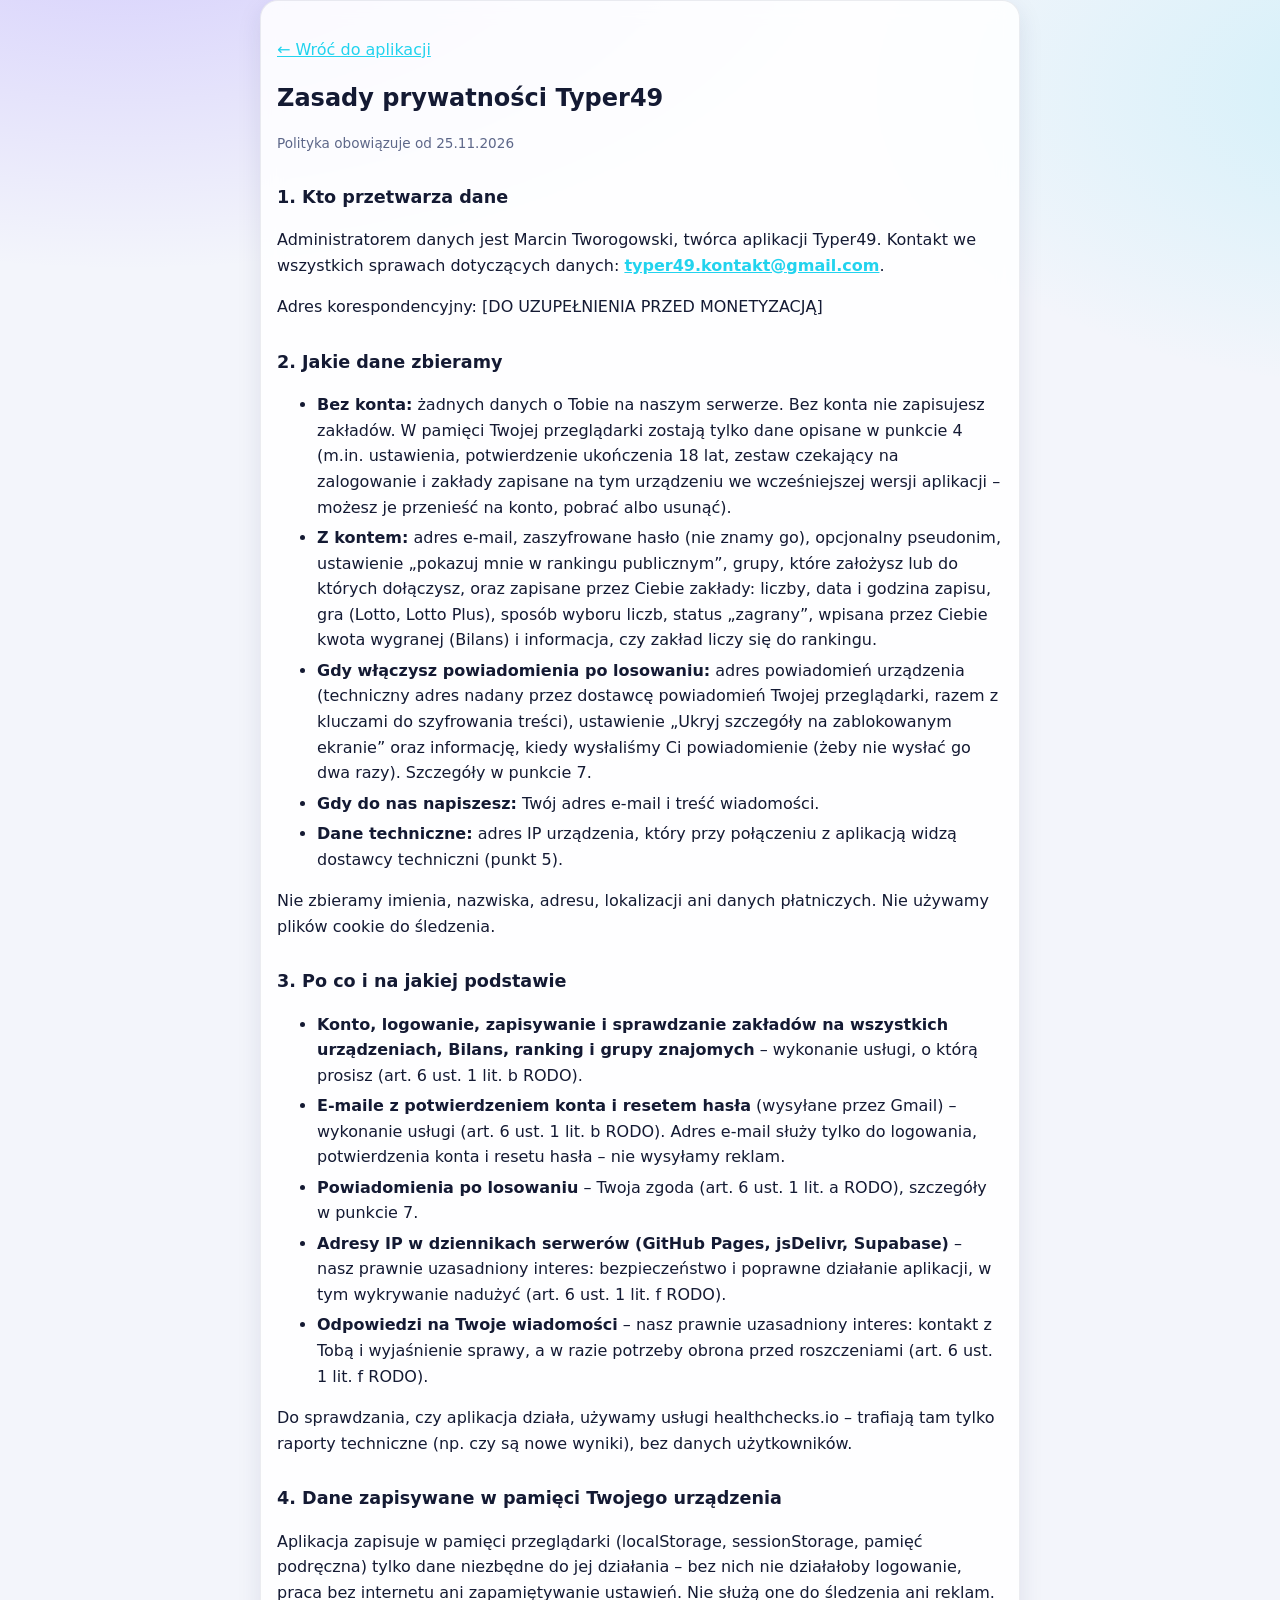
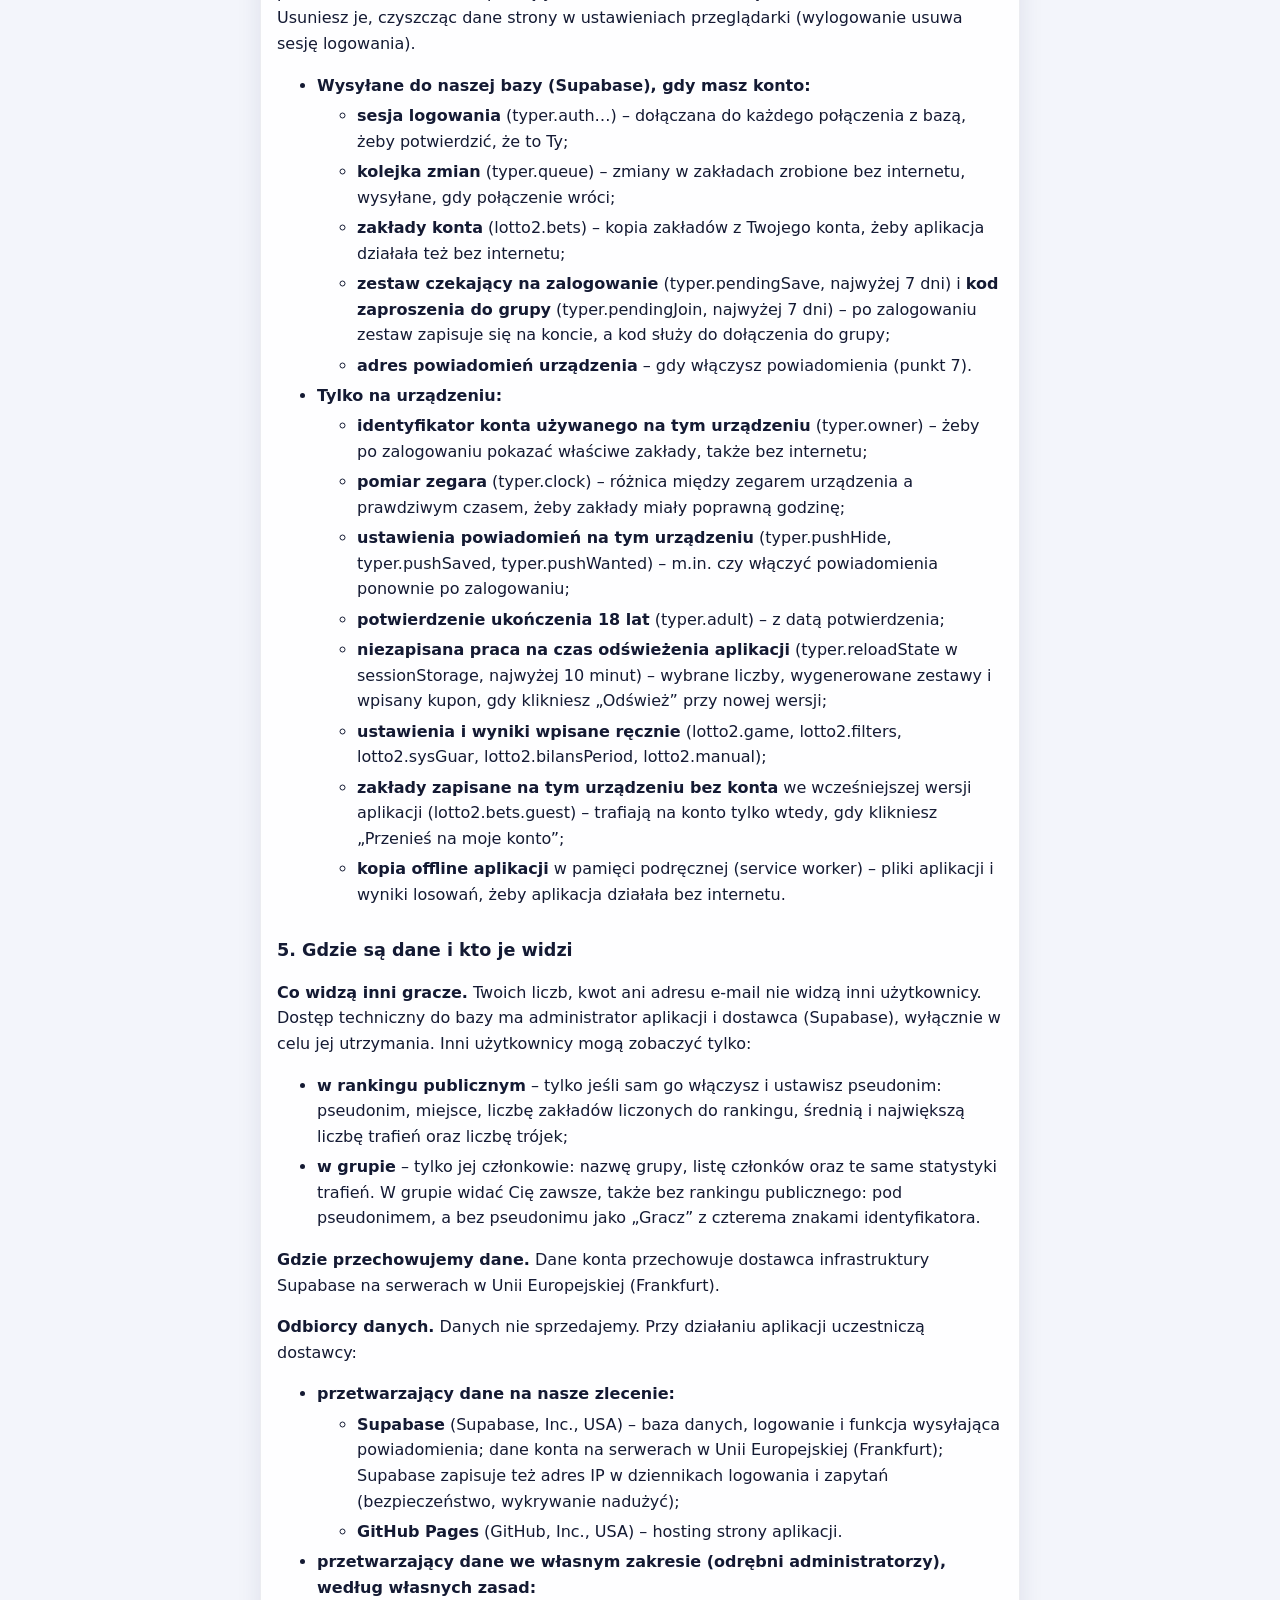
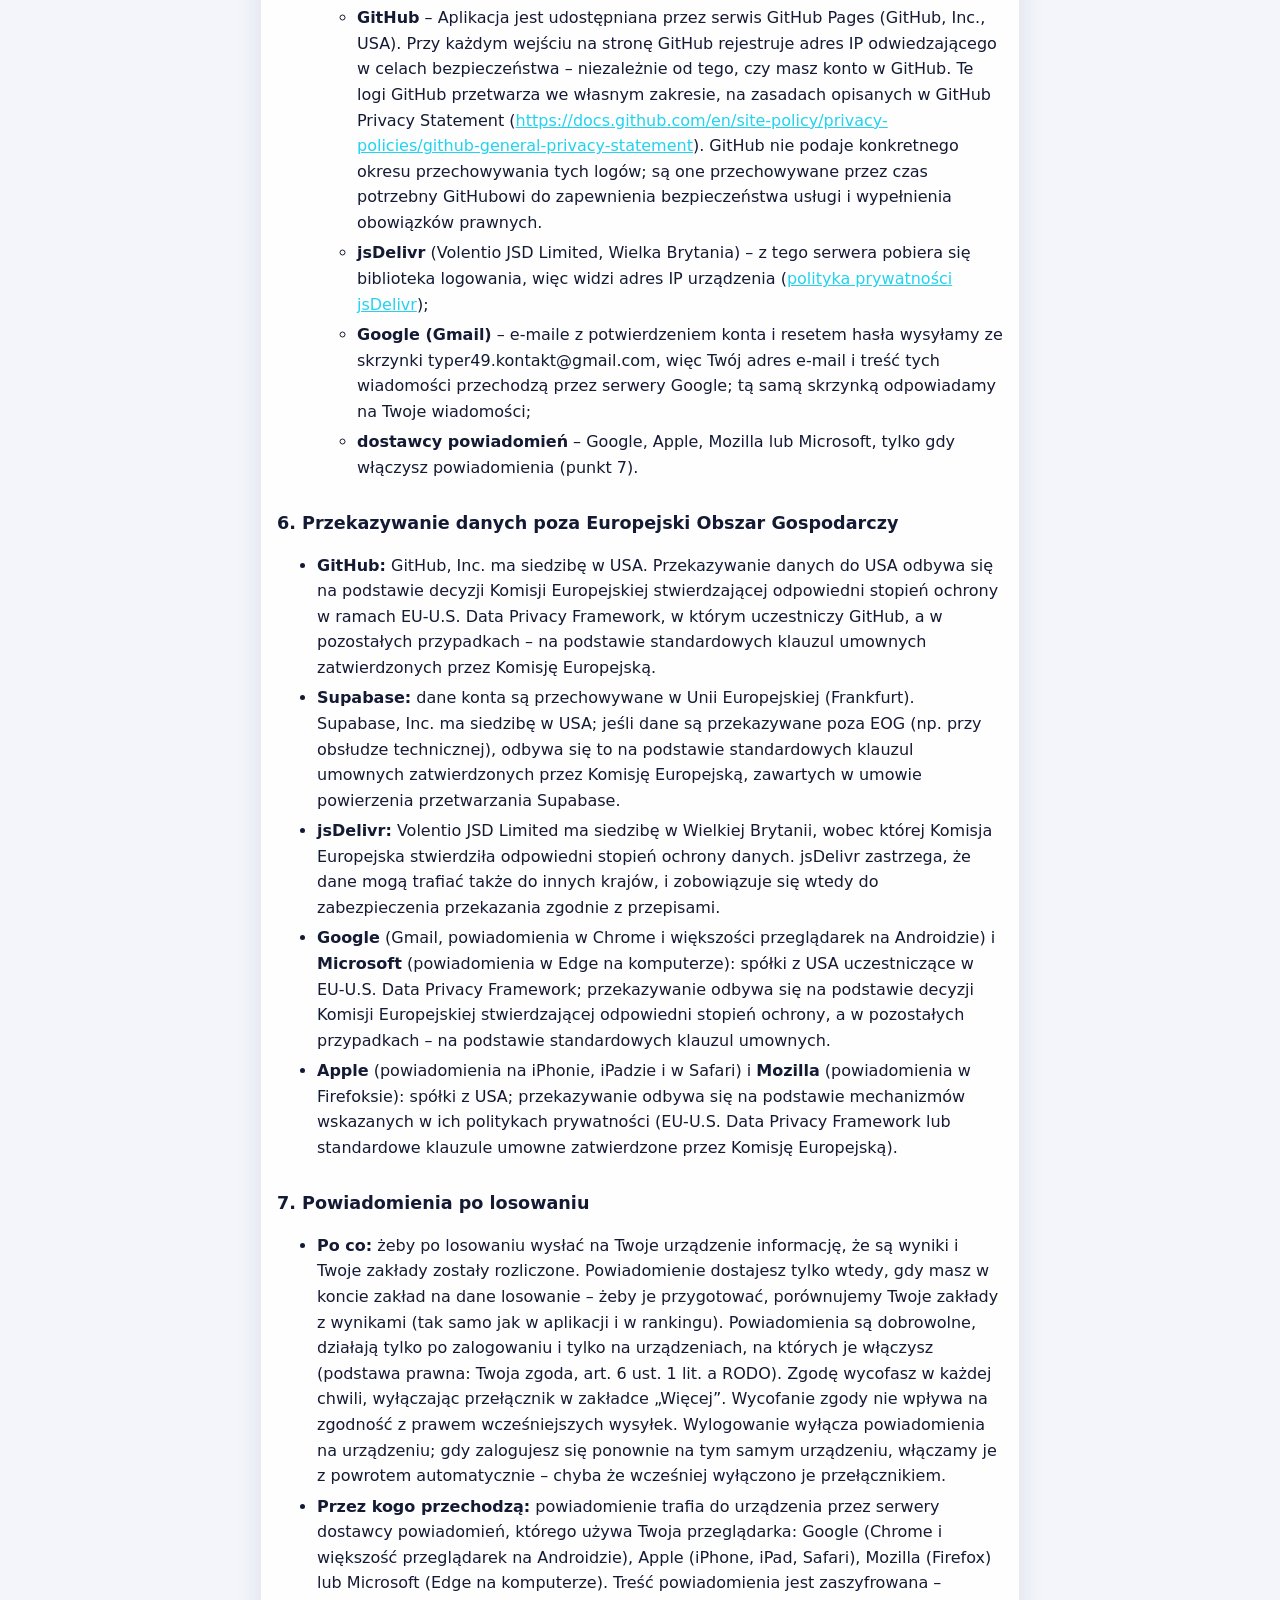
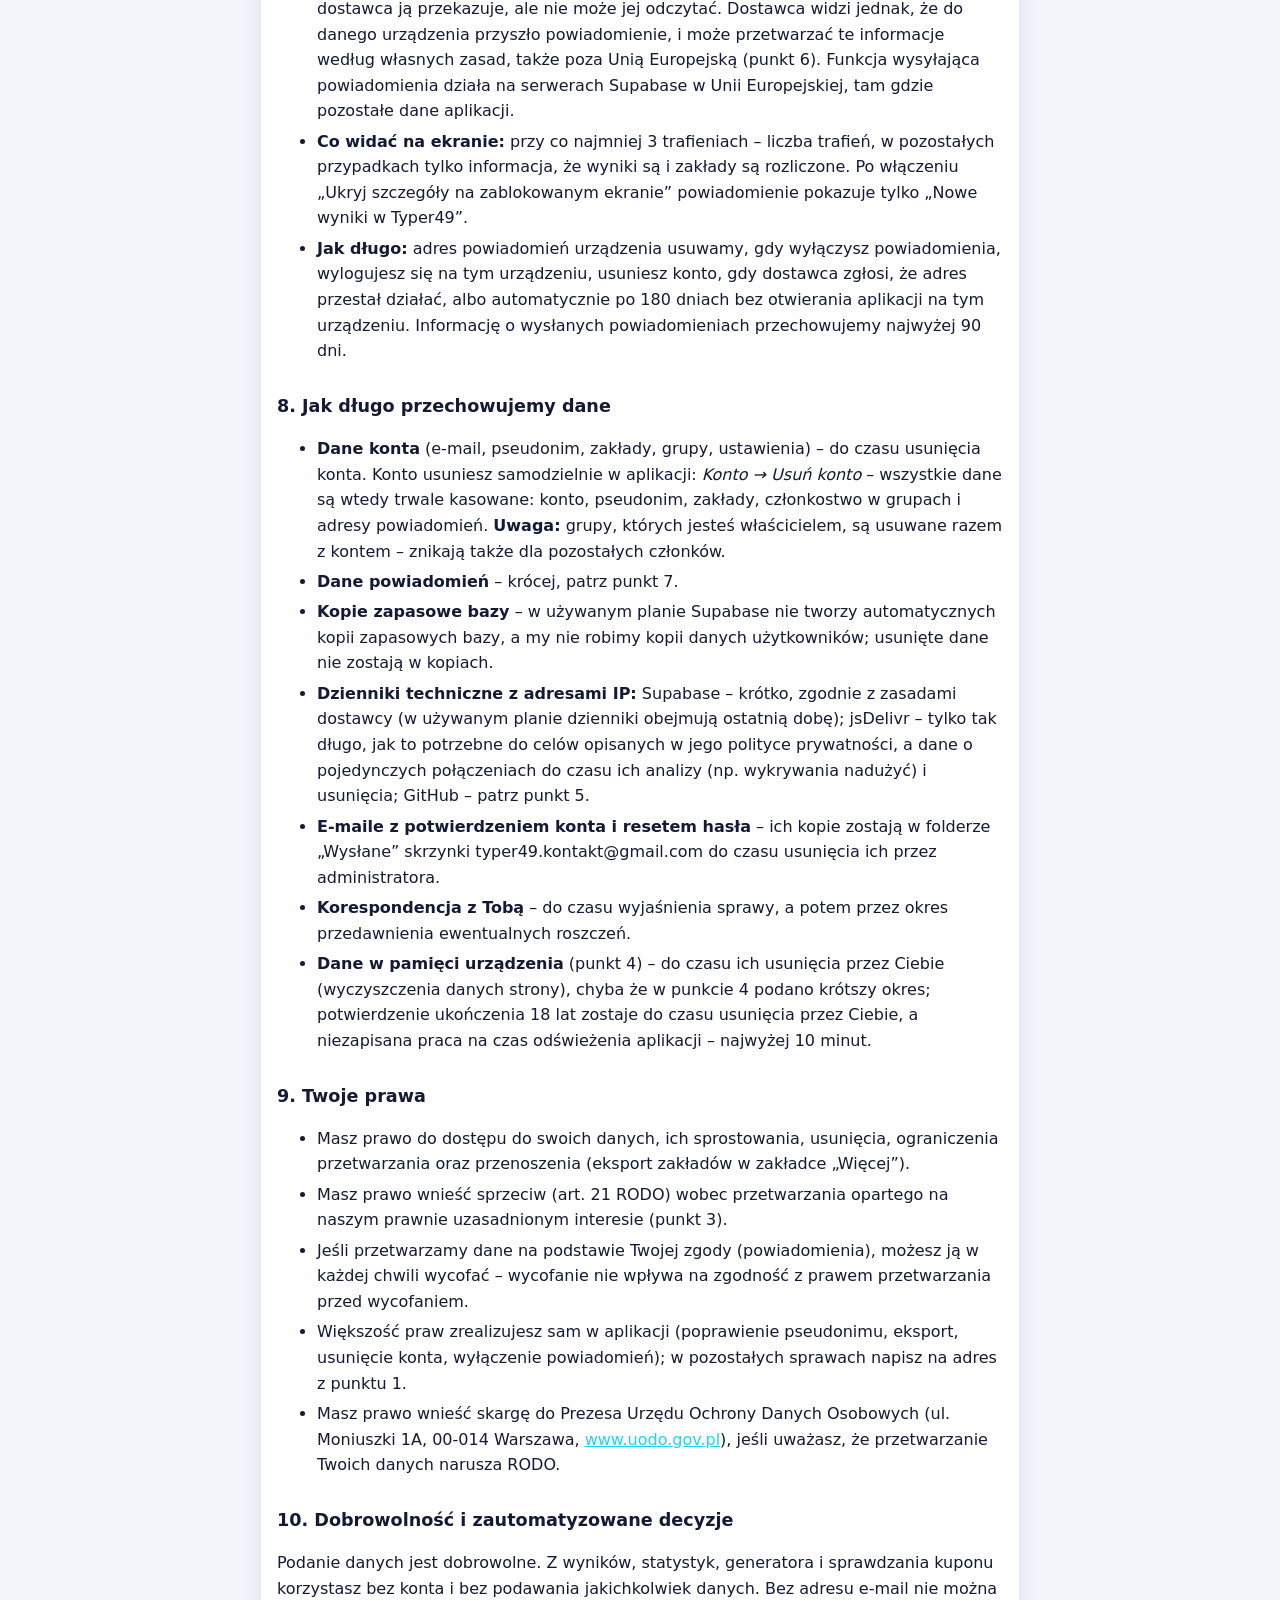
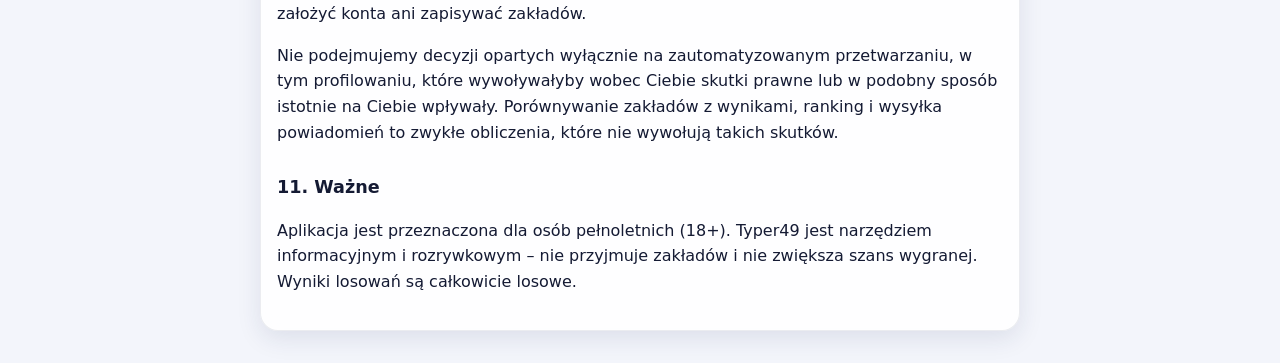
==== commit 97ee3b87: "v2.9.11: polityka prywatności (RODO art. 13), wskazany administrator; obowiązuje od 25.11.2026 Co-Au" ====
--- a/privacy.html
+++ b/privacy.html
@@ -19,7 +19,7 @@
     <p class="muted">Polityka obowiązuje od 25.11.2026</p>
 
     <h2>1. Kto przetwarza dane</h2>
-    <p>Administratorem danych jest twórca aplikacji Typer49. Kontakt we wszystkich sprawach dotyczących danych: <a id="contact" href="mailto:typer49.kontakt@gmail.com"><b>typer49.kontakt@gmail.com</b></a>.</p>
+    <p>Administratorem danych jest Marcin Tworogowski, twórca aplikacji Typer49. Kontakt we wszystkich sprawach dotyczących danych: <a id="contact" href="mailto:typer49.kontakt@gmail.com"><b>typer49.kontakt@gmail.com</b></a>.</p>
     <p>Adres korespondencyjny: [DO UZUPEŁNIENIA PRZED MONETYZACJĄ]</p>
 
     <h2>2. Jakie dane zbieramy</h2>
--- a/app.css
+++ b/app.css
@@ -35,7 +35,8 @@
   background: radial-gradient(900px 500px at 10% -10%, rgba(124,92,255,.25), transparent 60%), var(--bg);
 }
 html.adult-ok .age-gate { display: none; }
-html:not(.adult-ok) body { overflow: hidden; }
+/* blokada przewijania tylko w aplikacji (body.app w index.html); osobne strony, np. privacy.html, przewijają się zawsze */
+html:not(.adult-ok) body.app { overflow: hidden; }
 .age-box {
   width: 100%; max-width: 420px; text-align: center; display: flex; flex-direction: column; gap: 12px; align-items: stretch;
   padding: 24px 20px; border-radius: var(--r); background: var(--card); border: 1px solid var(--card-b); box-shadow: var(--shadow);
@@ -349,6 +350,20 @@
 .acct-card { max-width: 520px; margin-left: auto; margin-right: auto; }
 .form { display: flex; flex-direction: column; gap: 10px; }
 .form .input { width: 100%; padding: 13px 14px; }
+/* pole hasła z przyciskiem „Pokaż / Ukryj hasło” (haslo.js) */
+.pw-wrap { position: relative; }
+.pw-wrap .pw-input { width: 100%; padding-right: 52px; }
+.pw-input::-ms-reveal, .pw-input::-ms-clear { display: none; }
+/* ukryte pole e-mail dla menedżerów haseł (nie display:none – wtedy menedżery je pomijają) */
+.pm-hidden { position: absolute; left: 0; top: 0; width: 1px; height: 1px; padding: 0; border: 0; opacity: 0; overflow: hidden; pointer-events: none; }   /* własne oko Edge – zostaje tylko nasze */
+.pw-toggle {
+  position: absolute; top: 50%; right: 2px; transform: translateY(-50%);
+  width: 44px; height: 44px; display: grid; place-items: center; padding: 0;
+  border: 0; border-radius: 10px; background: transparent; color: var(--muted); cursor: pointer;
+  -webkit-tap-highlight-color: transparent; touch-action: manipulation;
+}
+.pw-toggle:hover, .pw-toggle[aria-pressed="true"] { color: var(--text); }
+.pw-toggle:focus-visible { outline: 2px solid var(--accent); outline-offset: -4px; }
 .acct-msg { font-size: .9rem; margin: 10px 0 0; min-height: 1em; }
 .acct-msg.err { color: var(--bad); }
 .acct-msg.ok { color: var(--ok); }
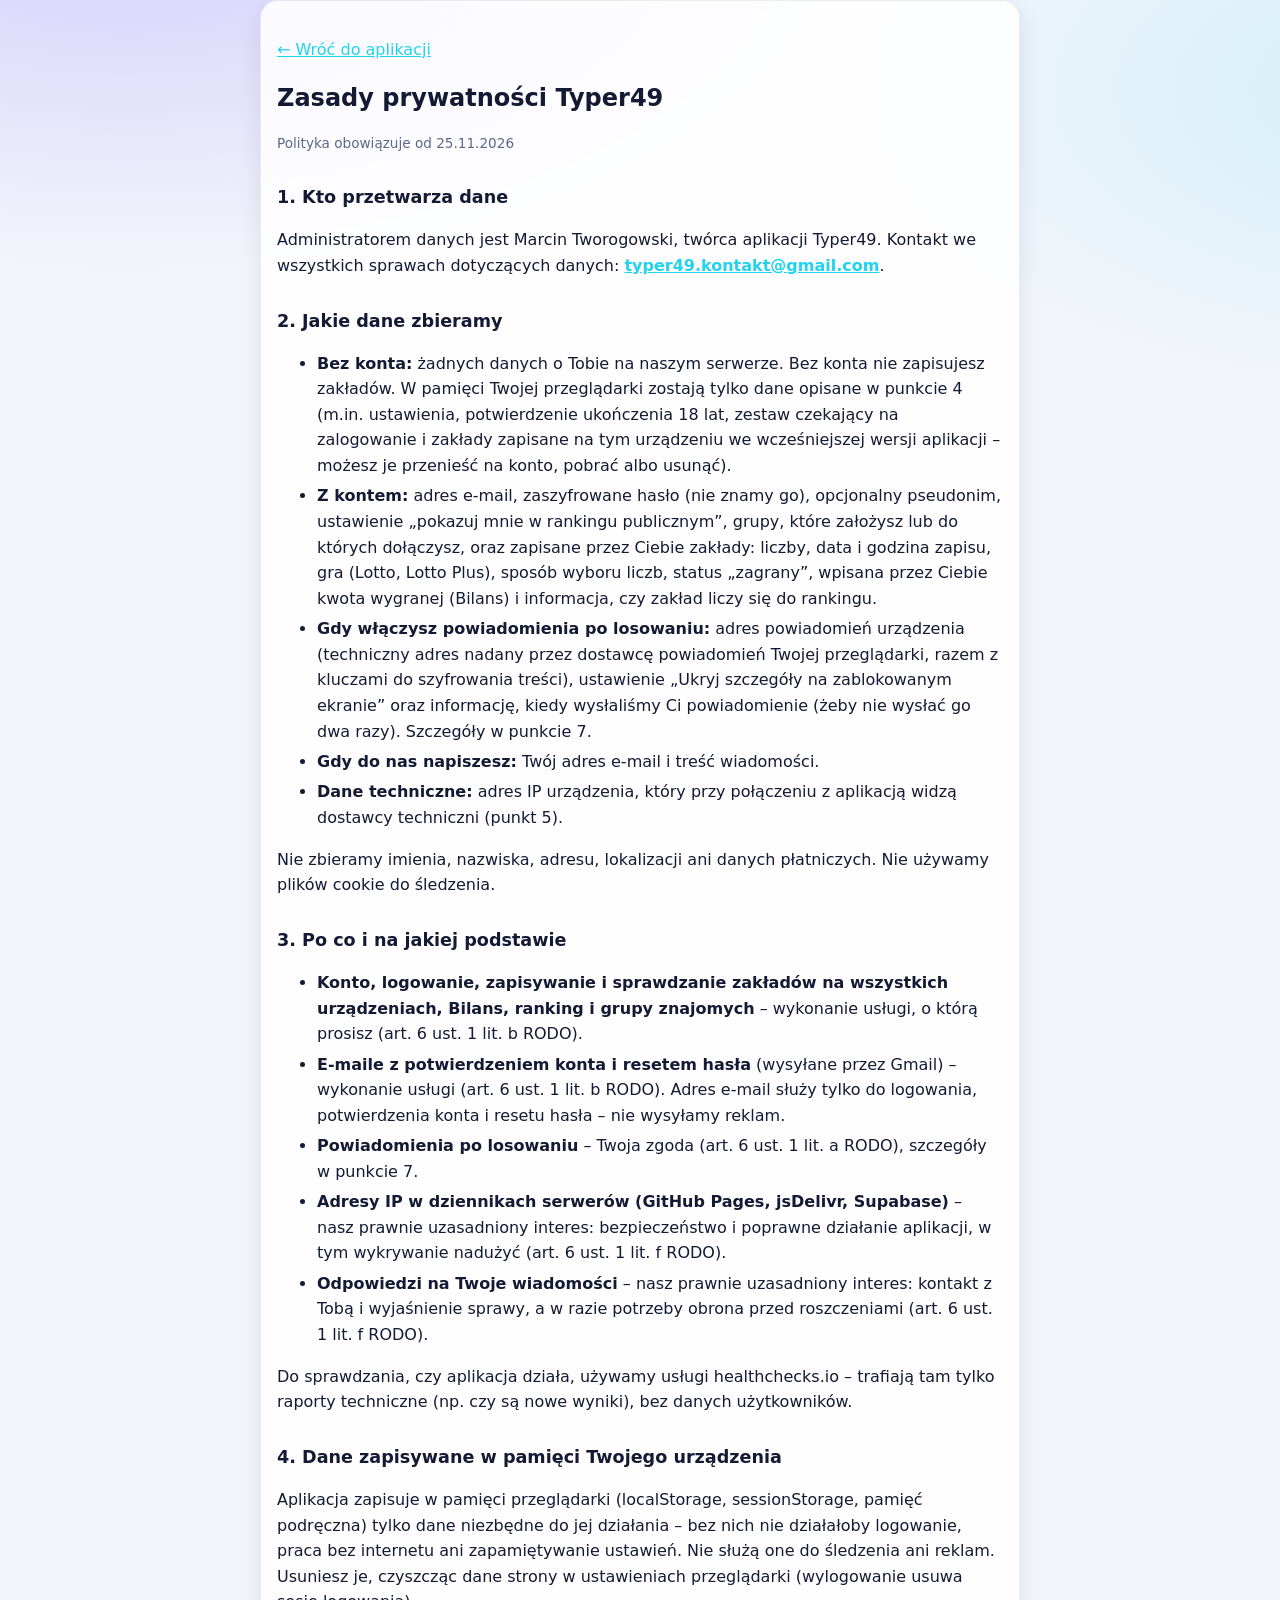
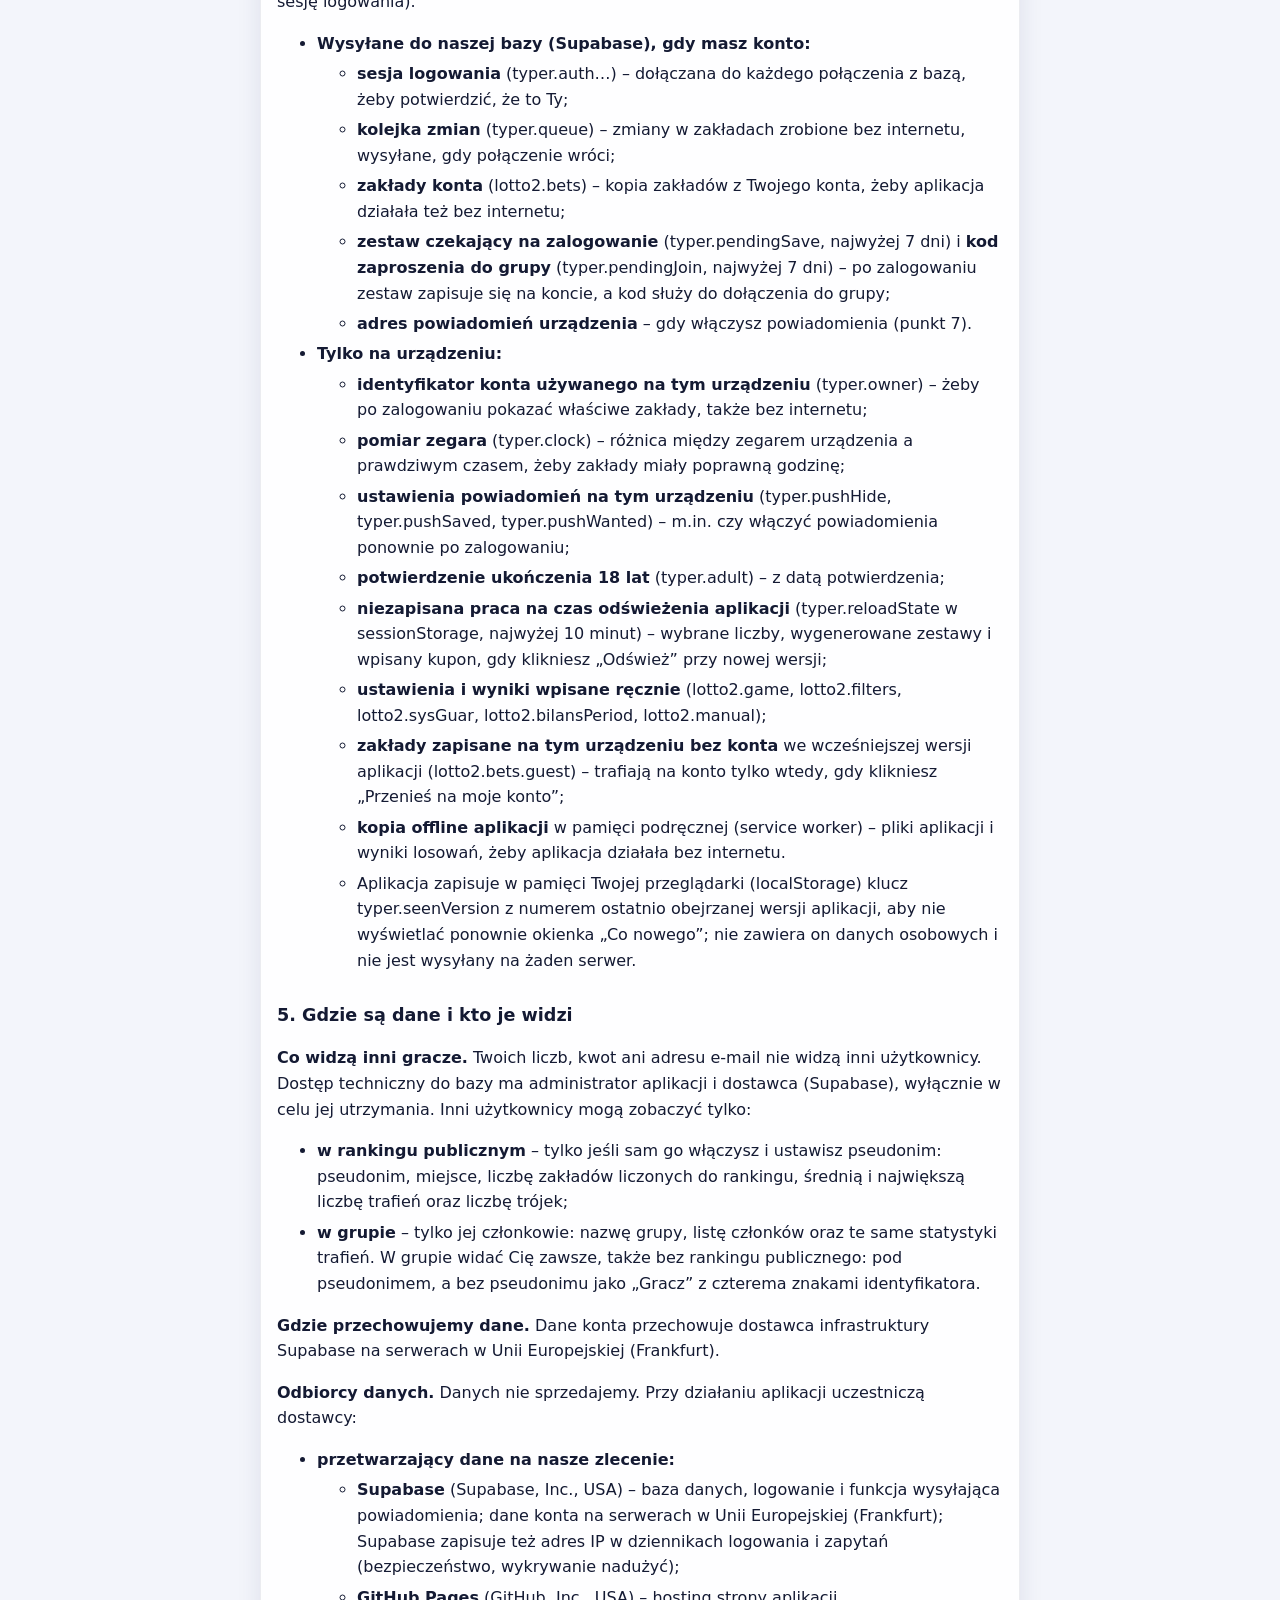
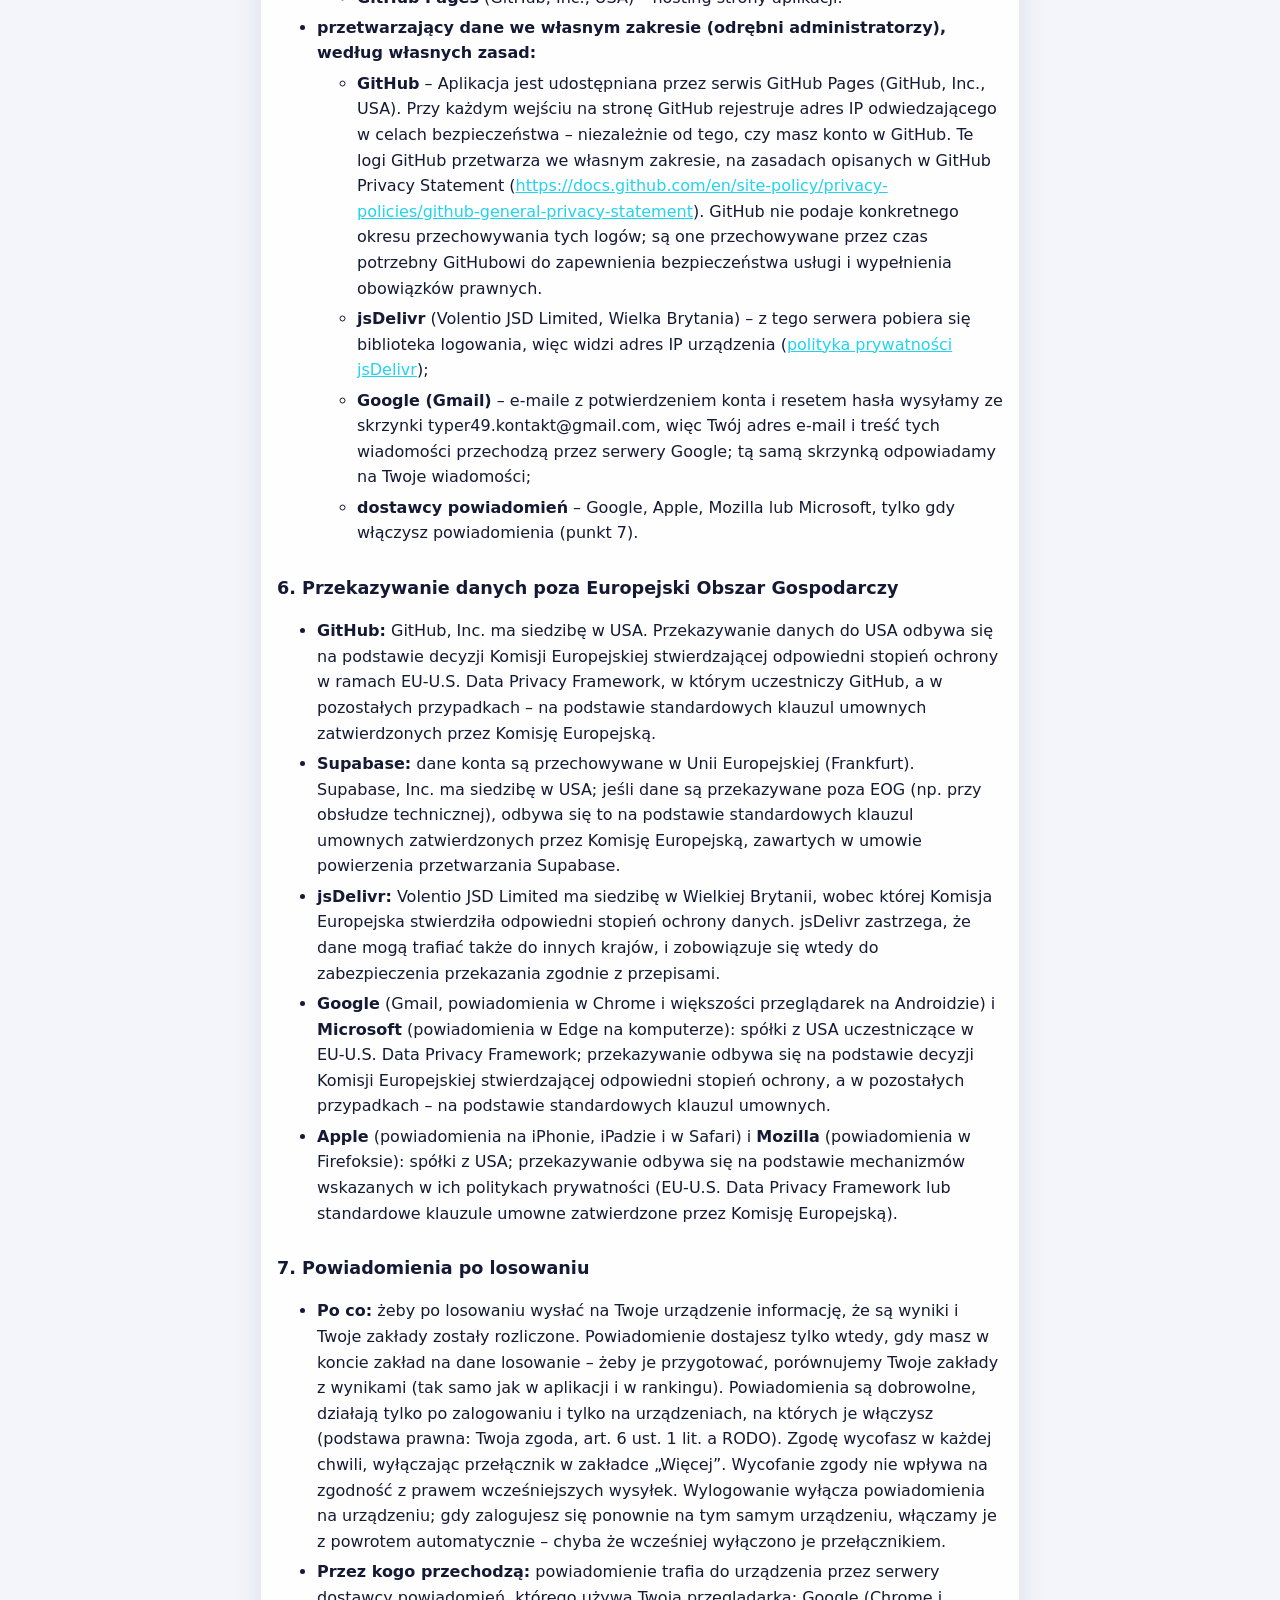
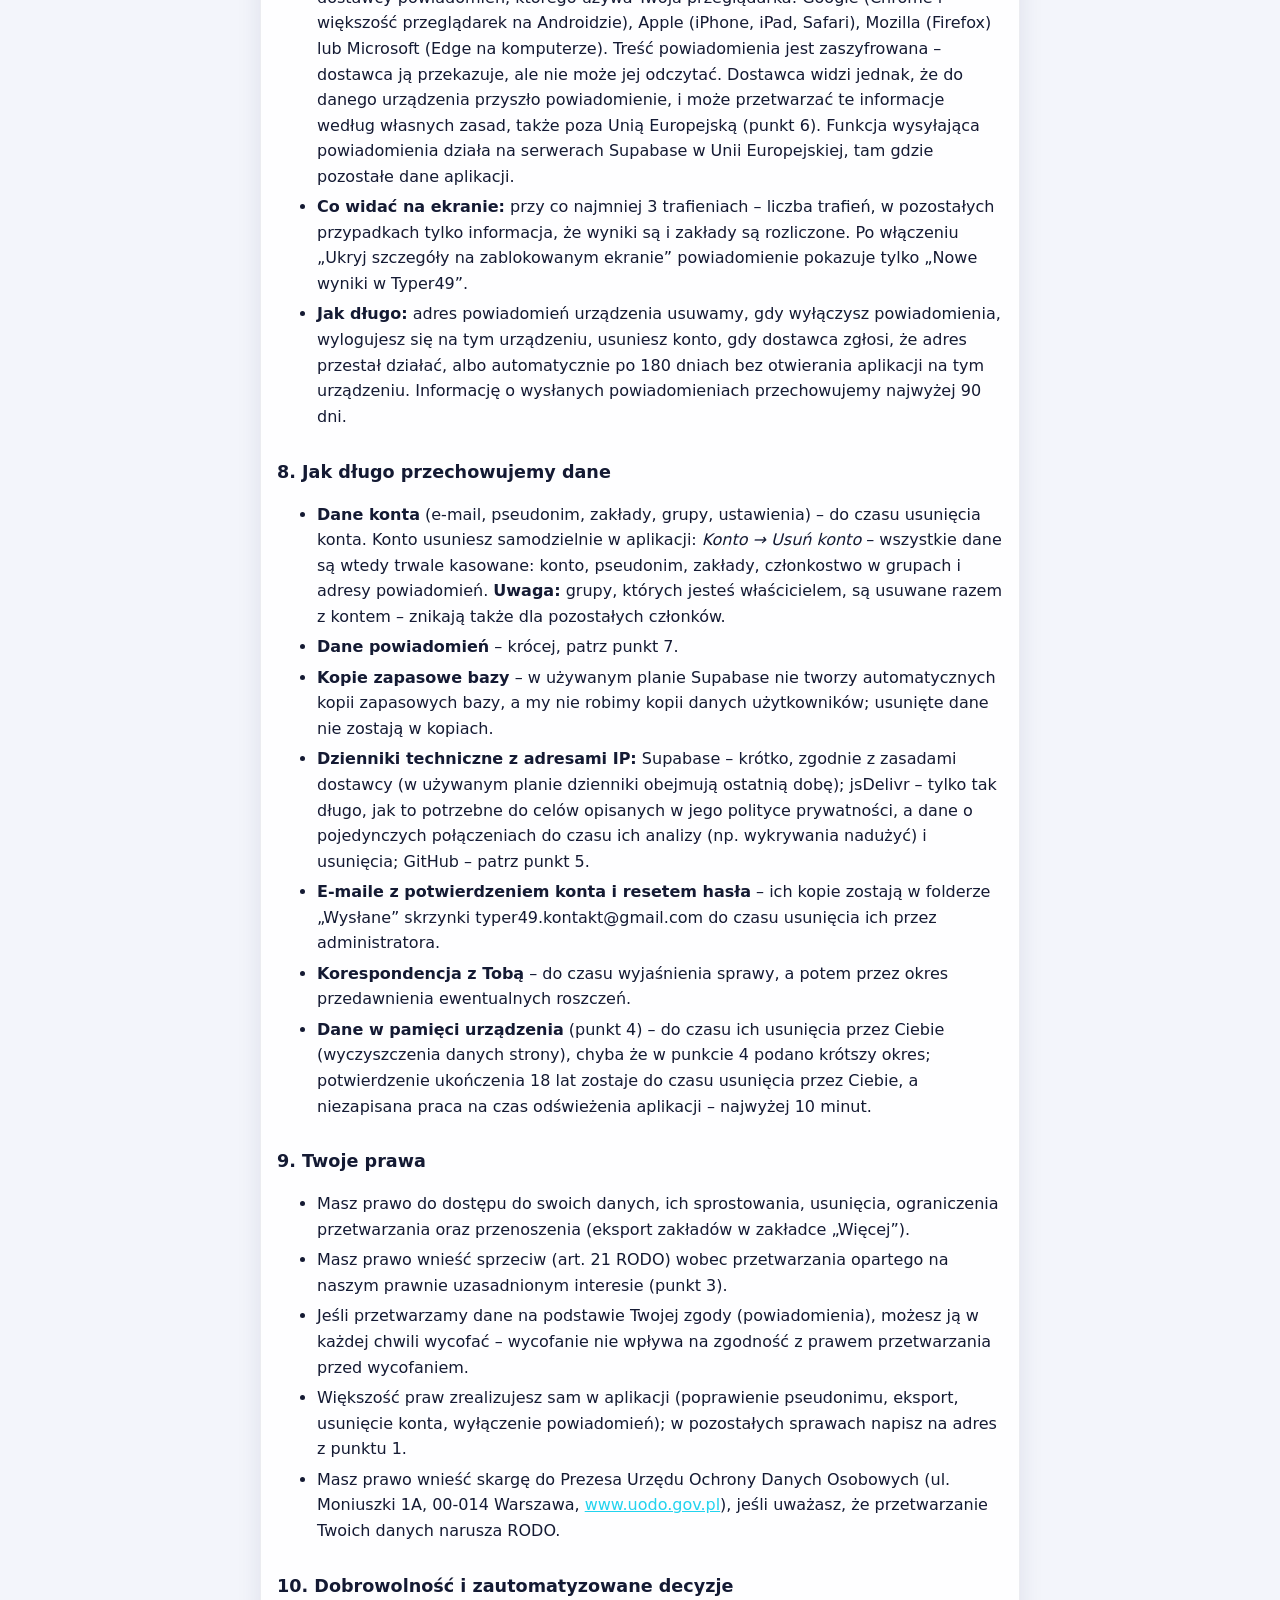
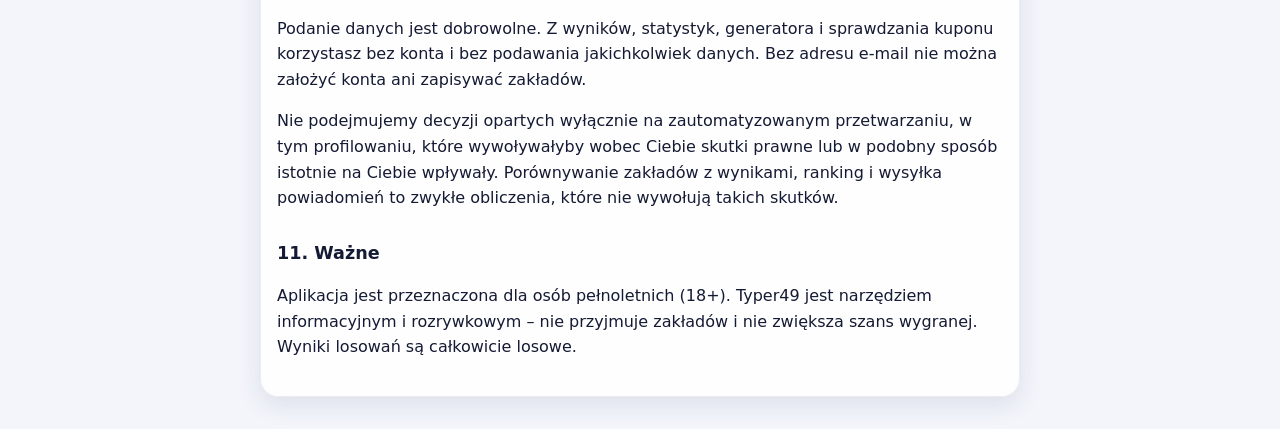
==== commit b723175a: "v2.9.12: sekcja Co nowego, okienko po aktualizacji, Napisz do nas; privacy.html: klucz typer.seenVer" ====
--- a/privacy.html
+++ b/privacy.html
@@ -20,7 +20,6 @@
 
     <h2>1. Kto przetwarza dane</h2>
     <p>Administratorem danych jest Marcin Tworogowski, twórca aplikacji Typer49. Kontakt we wszystkich sprawach dotyczących danych: <a id="contact" href="mailto:typer49.kontakt@gmail.com"><b>typer49.kontakt@gmail.com</b></a>.</p>
-    <p>Adres korespondencyjny: [DO UZUPEŁNIENIA PRZED MONETYZACJĄ]</p>
 
     <h2>2. Jakie dane zbieramy</h2>
     <ul>
@@ -64,6 +63,7 @@
           <li><b>ustawienia i wyniki wpisane ręcznie</b> (lotto2.game, lotto2.filters, lotto2.sysGuar, lotto2.bilansPeriod, lotto2.manual);</li>
           <li><b>zakłady zapisane na tym urządzeniu bez konta</b> we wcześniejszej wersji aplikacji (lotto2.bets.guest) – trafiają na konto tylko wtedy, gdy klikniesz „Przenieś na moje konto”;</li>
           <li><b>kopia offline aplikacji</b> w pamięci podręcznej (service worker) – pliki aplikacji i wyniki losowań, żeby aplikacja działała bez internetu.</li>
+          <li>Aplikacja zapisuje w pamięci Twojej przeglądarki (localStorage) klucz typer.seenVersion z numerem ostatnio obejrzanej wersji aplikacji, aby nie wyświetlać ponownie okienka „Co nowego”; nie zawiera on danych osobowych i nie jest wysyłany na żaden serwer.</li>
         </ul>
       </li>
     </ul>
